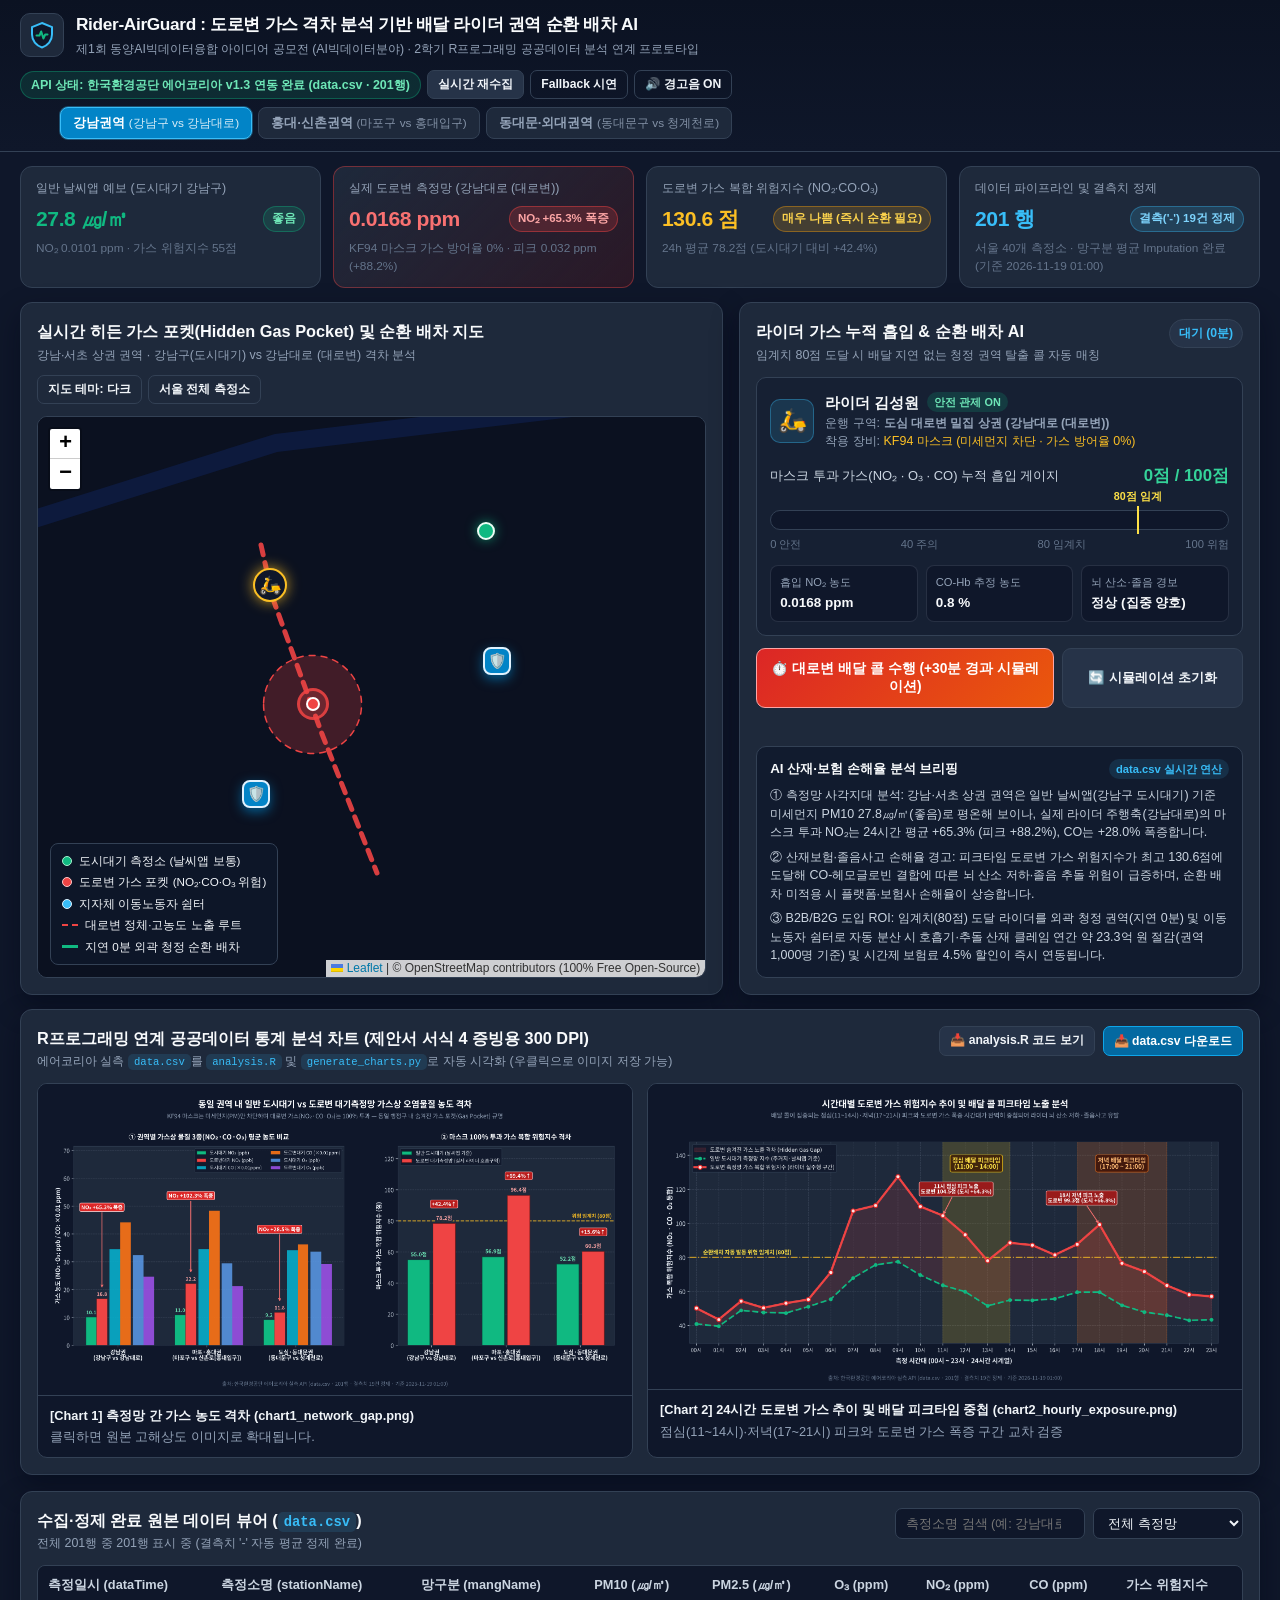
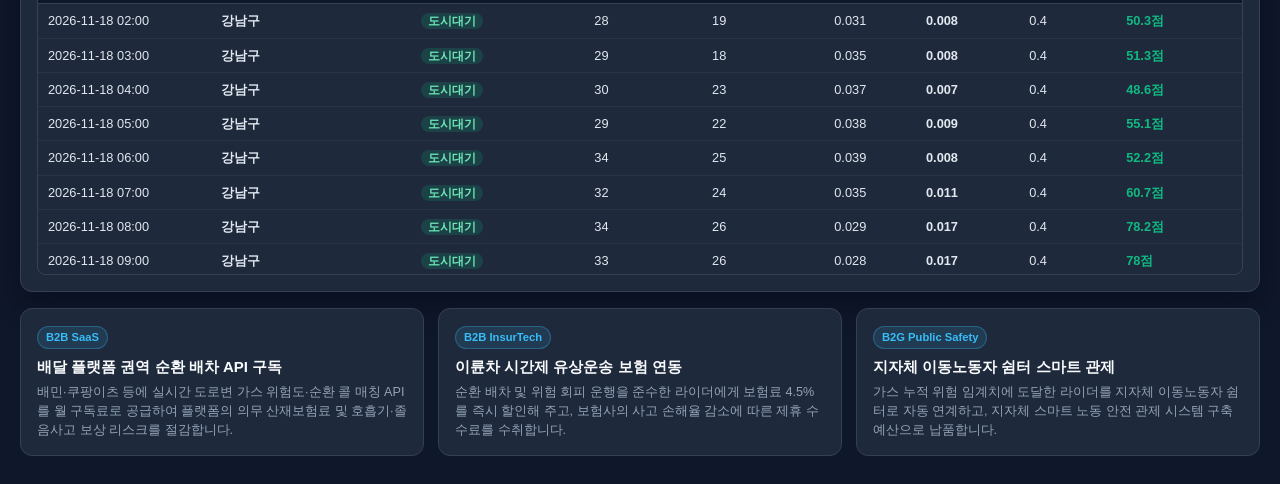
==== index.html @ 2bc338ea "feat: initial Rider-AirGuard prototype, AirKorea API pipeline, R analysis, charts, and GitHub Pages " ====
<!DOCTYPE html>
<html lang="ko">
<head>
  <meta charset="UTF-8" />
  <meta name="viewport" content="width=device-width, initial-scale=1.0" />
  <title>Rider-AirGuard : 도로변 가스 격차 분석 기반 배달 라이더 권역 순환 배차 AI</title>
  <meta name="description" content="에어코리아 도시대기 vs 도로변 측정망 가스(NO2·O3·CO) 격차 분석 기반 배달 라이더 보호 및 지연 0분 권역 순환 배차 AI 관제 시스템" />
  <link rel="stylesheet" href="static/vendor/leaflet/leaflet.css" />
  <link rel="stylesheet" href="static/css/style.css" />
</head>
<body>
  <!-- A. 상단 관제 헤더 바 -->
  <header class="topbar">
    <div class="topbar-inner">
      <div class="brand-area">
        <div class="brand-logo" aria-hidden="true">
          <svg width="28" height="28" viewBox="0 0 28 28" fill="none">
            <path d="M14 2L24 6.2V13.6C24 19.8 19.7 24.8 14 26.5C8.3 24.8 4 19.8 4 13.6V6.2L14 2Z" stroke="#38BDF8" stroke-width="2" fill="#0F172A"/>
            <path d="M8.5 14.5H11.5L13.2 10.5L15.4 17.5L17.2 13.5H19.5" stroke="#10B981" stroke-width="2" stroke-linecap="round" stroke-linejoin="round"/>
          </svg>
        </div>
        <div class="brand-text">
          <h1>Rider-AirGuard : 도로변 가스 격차 분석 기반 배달 라이더 권역 순환 배차 AI</h1>
          <p class="brand-sub">제1회 동양AI빅데이터융합 아이디어 공모전 (AI빅데이터분야) · 2학기 R프로그래밍 공공데이터 분석 연계 프로토타입</p>
        </div>
      </div>

      <div class="header-controls">
        <div class="api-status-group">
          <span id="apiStatusBadge" class="status-badge status-live">
            API 상태: 한국환경공단 에어코리아 v1.3 연동 완료 (data.csv)
          </span>
          <button id="btnRefreshLive" class="btn-mini" title="실제 에어코리아 API에서 최신 데이터 다시 수집">
            실시간 재수집
          </button>
          <button id="btnTestFallback" class="btn-mini btn-mini-outline" title="API 장애 상황 대비 로컬 백업 Fallback 모드 시연">
            Fallback 시연
          </button>
          <button id="btnToggleAudio" class="btn-mini btn-mini-outline" title="경고음 알림 켜기/끄기">
            🔊 경고음 ON
          </button>
        </div>

        <nav class="region-tabs" aria-label="핵심 배달 권역 빠른 이동">
          <button class="region-tab active" data-region="gangnam">
            강남권역 <span class="tab-sub">(강남구 vs 강남대로)</span>
          </button>
          <button class="region-tab" data-region="hongdae">
            홍대·신촌권역 <span class="tab-sub">(마포구 vs 홍대입구)</span>
          </button>
          <button class="region-tab" data-region="dongdaemun">
            동대문·외대권역 <span class="tab-sub">(동대문구 vs 청계천로)</span>
          </button>
        </nav>
      </div>
    </div>
  </header>

  <!-- 권역 핵심 KPI 요약 스트립 -->
  <section class="kpi-strip" aria-label="선택 권역 실시간 측정망 격차 지표">
    <div class="kpi-card">
      <span class="kpi-label">일반 날씨앱 예보 (도시대기 <span id="kpiUrbanName">강남구</span>)</span>
      <div class="kpi-value-row">
        <strong id="kpiUrbanPm10" class="text-emerald">27.5 ㎍/㎥</strong>
        <span id="kpiUrbanGrade" class="pill pill-safe">보통</span>
      </div>
      <span id="kpiUrbanSub" class="kpi-foot">NO₂ 0.0101 ppm · 가스 위험지수 55.0점</span>
    </div>

    <div class="kpi-card kpi-danger">
      <span class="kpi-label">실제 도로변 측정망 (<span id="kpiRoadName">강남대로</span>)</span>
      <div class="kpi-value-row">
        <strong id="kpiRoadNo2" class="text-rose">0.0168 ppm</strong>
        <span id="kpiGapBadge" class="pill pill-danger">NO₂ +65.3% 폭증</span>
      </div>
      <span id="kpiRoadSub" class="kpi-foot">KF94 마스크 가스 방어율 0% · 피크 0.032 ppm</span>
    </div>

    <div class="kpi-card">
      <span class="kpi-label">도로변 가스 복합 위험지수 (NO₂·CO·O₃)</span>
      <div class="kpi-value-row">
        <strong id="kpiRiskPeak" class="text-amber">108.4 점</strong>
        <span id="kpiRiskGrade" class="pill pill-warn">임계치 초과 구간</span>
      </div>
      <span id="kpiRiskSub" class="kpi-foot">순환 배차 자동 발동 기준: 누적 80점 이상</span>
    </div>

    <div class="kpi-card">
      <span class="kpi-label">데이터 파이프라인 및 결측치 정제</span>
      <div class="kpi-value-row">
        <strong id="kpiRowsCount" class="text-sky">201 행</strong>
        <span id="kpiImputeBadge" class="pill pill-info">결측('-') 19건 정제</span>
      </div>
      <span id="kpiMetaFoot" class="kpi-foot">서울 40개 측정소 · 망구분 평균 Imputation 완료</span>
    </div>
  </section>

  <!-- 메인 관제 그리드: B. 좌측/중앙 지도 + C. 우측 라이더 시뮬레이터 -->
  <main class="main-grid">
    <!-- B. 좌측/중앙 패널: Leaflet.js 인터랙티브 배차 관제 지도 -->
    <section class="panel map-panel" aria-label="배차 관제 인터랙티브 지도">
      <div class="panel-header">
        <div>
          <h2>실시간 히든 가스 포켓(Hidden Gas Pocket) 및 순환 배차 지도</h2>
          <p id="mapSubtitle" class="panel-sub">도시대기(주거지) vs 도로변대기(대로변) 측정망 격차 및 지자체 이동노동자 쉼터 위치</p>
        </div>
        <div class="map-controls">
          <button id="btnTileToggle" class="btn-mini btn-mini-outline" title="지도 타일 테마 전환">
            지도 테마: 다크
          </button>
          <button id="btnToggleAllStations" class="btn-mini btn-mini-outline" title="서울 전역 40개 측정소 마커 표시 전환">
            서울 전체 측정소
          </button>
        </div>
      </div>

      <div class="map-wrapper">
        <div id="dispatchMap"></div>

        <!-- 지도 상단 순환 배차 발동 오버레이 (80점 돌파 시 노출) -->
        <div id="mapDispatchOverlay" class="map-dispatch-overlay hidden" role="alert">
          <div class="overlay-badge">AI 권역 탈출 순환 배차 발동</div>
          <div class="overlay-title" id="mapOverlayTitle">외곽 청정 주거권역 행 우선 배차 경로 전환 완료</div>
          <div class="overlay-desc" id="mapOverlayDesc">배달 지연 0분 · 인근 이동노동자 쉼터 경유 루트 안내 중</div>
        </div>

        <!-- 지도 범례 -->
        <div class="map-legend">
          <div class="legend-item"><span class="dot dot-green"></span> 도시대기 측정소 (날씨앱 보통)</div>
          <div class="legend-item"><span class="dot dot-red pulse-dot"></span> 도로변 가스 포켓 (NO₂·CO·O₃ 위험)</div>
          <div class="legend-item"><span class="dot dot-blue"></span> 지자체 이동노동자 쉼터</div>
          <div class="legend-item"><span class="line-sample line-red"></span> 대로변 정체·고농도 노출 루트</div>
          <div class="legend-item"><span class="line-sample line-cyan"></span> 지연 0분 외곽 청정 순환 배차</div>
        </div>
      </div>
    </section>

    <!-- C. 우측 패널: 라이더 가스 누적 게이지 & 순환 배차 시뮬레이터 -->
    <aside class="panel simulator-panel" aria-label="라이더 가스 누적 게이지 및 순환 배차 시뮬레이터">
      <div class="panel-header">
        <div>
          <h2>라이더 가스 누적 흡입 &amp; 순환 배차 AI</h2>
          <p class="panel-sub">임계치 80점 도달 시 배달 지연 없는 청정 권역 탈출 콜 자동 매칭</p>
        </div>
        <span id="simStepBadge" class="step-badge">대기 (0분)</span>
      </div>

      <!-- 1. 라이더 실시간 상태 카드 -->
      <div class="rider-card">
        <div class="rider-top">
          <div class="rider-avatar" aria-hidden="true">🛵</div>
          <div class="rider-info">
            <div class="rider-name">라이더 김성원 <span class="rider-tag">안전 관제 ON</span></div>
            <div class="rider-meta">운행 구역: <strong id="simZoneName">도심 대로변 밀집 상권 (강남대로)</strong></div>
            <div class="rider-meta">착용 장비: <span class="text-amber">KF94 마스크 (미세먼지 차단 · 가스 방어율 0%)</span></div>
          </div>
        </div>

        <!-- 마스크 투과 가스 누적 흡입 게이지 바 -->
        <div class="gauge-block">
          <div class="gauge-header">
            <span>마스크 투과 가스(NO₂ · O₃ · CO) 누적 흡입 게이지</span>
            <strong id="gaugeScoreText" class="gauge-score">0점 / 100점</strong>
          </div>
          <div class="gauge-track">
            <div id="gaugeFill" class="gauge-fill" style="width: 0%;"></div>
            <div class="gauge-threshold" title="임계치 80점: 순환 배차 자동 발동">
              <span>80점 임계</span>
            </div>
          </div>
          <div class="gauge-scale">
            <span>0 안전</span>
            <span>40 주의</span>
            <span>80 임계치</span>
            <span>100 위험</span>
          </div>
        </div>

        <!-- 실시간 흡입 수치 및 뇌 산소/졸음 경고 레벨 -->
        <div class="telemetry-grid">
          <div class="tele-box">
            <span class="tele-label">흡입 NO₂ 농도</span>
            <strong id="teleNo2" class="tele-val">0.010 ppm</strong>
          </div>
          <div class="tele-box">
            <span class="tele-label">CO-Hb 추정 농도</span>
            <strong id="teleCohb" class="tele-val">0.8 %</strong>
          </div>
          <div class="tele-box">
            <span class="tele-label">뇌 산소·졸음 경보</span>
            <strong id="teleAlertLevel" class="tele-val text-emerald">정상 (집중 양호)</strong>
          </div>
        </div>
      </div>

      <!-- 2. 시연 조작 버튼 2종 -->
      <div class="sim-actions">
        <button id="btnSimStep" class="btn-primary">
          ⏱️ 대로변 배달 콜 수행 (+30분 경과 시뮬레이션)
        </button>
        <button id="btnSimReset" class="btn-secondary">
          🔄 시뮬레이션 초기화
        </button>
      </div>

      <!-- 3. 임계치(80점) 돌파 시 '권역 탈출 순환 배차' 자동 발동 승인 카드 -->
      <div id="dispatchApprovalCard" class="dispatch-card hidden" role="status">
        <div class="dispatch-header">
          <span class="dispatch-pill">Web Audio 경보 발령</span>
          <h3 id="dispatchHeadline">🚨 가스 누적 임계치(92점) 도달! '외곽 청정 주거권역 행' 우선 순환 배차 발동</h3>
        </div>
        <div class="dispatch-body">
          <div class="dispatch-row">
            <span class="d-key">우선 배차 콜</span>
            <span class="d-val text-sky" id="dispatchOrderTitle">도곡·개포 양재천변 청정 주거단지 행 단건배달</span>
          </div>
          <div class="dispatch-row">
            <span class="d-key">배달 지연 시간</span>
            <span class="d-val text-emerald" id="dispatchDelay">0분 (느린 골목길 우회 대신 차가 막히지 않는 외곽 주거지 행 콜 우선 매칭)</span>
          </div>
          <div class="dispatch-row">
            <span class="d-key">인근 쉼터 연계</span>
            <span class="d-val" id="dispatchShelter">서초 휴서울 이동노동자 쉼터 경유</span>
          </div>
          <div class="dispatch-rewards">
            <span class="reward-chip">🌿 그린 배차 포인트 +500P 지급 완료</span>
            <span class="reward-chip">🛡️ 시간제 유상운송 보험료 4.5% 할인 적용</span>
            <span class="reward-chip">📉 당일 졸음 추돌사고 위험 65% 감소</span>
          </div>
        </div>
      </div>

      <!-- 4. AI 산재·보험 손해율 분석 브리핑 박스 -->
      <div class="briefing-box">
        <div class="briefing-title">
          <span>AI 산재·보험 손해율 분석 브리핑</span>
          <span class="briefing-tag">data.csv 실시간 연산</span>
        </div>
        <ul id="aiBriefingList" class="briefing-list">
          <li>데이터 분석 결과를 불러오는 중입니다...</li>
        </ul>
      </div>
    </aside>
  </main>

  <!-- D. 하단 패널: R 과제 연계 통계 차트 2종 & data.csv 원본 뷰어 + BM 요약 -->
  <section class="bottom-section" aria-label="R 통계 시각화 및 원본 데이터 검증">
    <div class="panel charts-panel">
      <div class="panel-header">
        <div>
          <h2>R프로그래밍 연계 공공데이터 통계 분석 차트 (제안서 서식 4 증빙용 300 DPI)</h2>
          <p class="panel-sub">에어코리아 실측 <code>data.csv</code>를 <code>analysis.R</code> 및 <code>generate_charts.py</code>로 자동 시각화 (우클릭으로 이미지 저장 가능)</p>
        </div>
        <div class="chart-actions">
          <button id="btnViewRCode" class="btn-mini">📥 analysis.R 코드 보기</button>
          <a href="data.csv" download="data.csv" class="btn-mini btn-mini-accent">📥 data.csv 다운로드</a>
        </div>
      </div>

      <div class="charts-grid">
        <figure class="chart-card">
          <img id="imgChart1" src="static/charts/chart1_network_gap.png" alt="동일 권역 내 일반 도시대기 vs 도로변 대기측정망 가스상 오염물질 농도 격차 막대그래프" loading="lazy" />
          <figcaption>
            <strong>[Chart 1] 측정망 간 가스 농도 격차 (chart1_network_gap.png)</strong>
            <span>클릭하면 원본 고해상도 이미지로 확대됩니다.</span>
          </figcaption>
        </figure>

        <figure class="chart-card">
          <img id="imgChart2" src="static/charts/chart2_hourly_exposure.png" alt="시간대별 도로변 가스 위험지수 추이 및 배달 콜 피크타임 노출 분석 꺾은선그래프" loading="lazy" />
          <figcaption>
            <strong>[Chart 2] 24시간 도로변 가스 추이 및 배달 피크타임 중첩 (chart2_hourly_exposure.png)</strong>
            <span>점심(11~14시)·저녁(17~21시) 피크와 도로변 가스 폭증 구간 교차 검증</span>
          </figcaption>
        </figure>
      </div>
    </div>

    <!-- data.csv 원본 데이터 테이블 뷰어 -->
    <div class="panel table-panel">
      <div class="panel-header">
        <div>
          <h2>수집·정제 완료 원본 데이터 뷰어 (<code>data.csv</code>)</h2>
          <p class="panel-sub" id="tableSummary">에어코리아 API 실측 및 결측치('-') 망구분 평균 Imputation 완료 데이터</p>
        </div>
        <div class="table-filters">
          <input id="csvSearchInput" type="search" placeholder="측정소명 검색 (예: 강남대로, 신촌로)" aria-label="측정소명 검색" />
          <select id="csvMangFilter" aria-label="망구분 필터">
            <option value="ALL">전체 측정망</option>
            <option value="도로변대기">도로변대기만 보기</option>
            <option value="도시대기">도시대기만 보기</option>
          </select>
        </div>
      </div>

      <div class="table-scroll">
        <table class="data-table">
          <thead>
            <tr>
              <th>측정일시 (dataTime)</th>
              <th>측정소명 (stationName)</th>
              <th>망구분 (mangName)</th>
              <th>PM10 (㎍/㎥)</th>
              <th>PM2.5 (㎍/㎥)</th>
              <th>O₃ (ppm)</th>
              <th>NO₂ (ppm)</th>
              <th>CO (ppm)</th>
              <th>가스 위험지수</th>
            </tr>
          </thead>
          <tbody id="csvTableBody">
            <tr><td colspan="9" class="empty-cell">데이터를 불러오는 중입니다...</td></tr>
          </tbody>
        </table>
      </div>
    </div>

    <!-- 비즈니스 수익 모델 (B2B / B2G) 요약 스트립 -->
    <div class="bm-strip">
      <div class="bm-card">
        <span class="bm-tag">B2B SaaS</span>
        <h3>배달 플랫폼 권역 순환 배차 API 구독</h3>
        <p>배민·쿠팡이츠 등에 실시간 도로변 가스 위험도·순환 콜 매칭 API를 월 구독료로 공급하여 플랫폼의 의무 산재보험료 및 호흡기·졸음사고 보상 리스크를 절감합니다.</p>
      </div>
      <div class="bm-card">
        <span class="bm-tag">B2B InsurTech</span>
        <h3>이륜차 시간제 유상운송 보험 연동</h3>
        <p>순환 배차 및 위험 회피 운행을 준수한 라이더에게 보험료 4.5%를 즉시 할인해 주고, 보험사의 사고 손해율 감소에 따른 제휴 수수료를 수취합니다.</p>
      </div>
      <div class="bm-card">
        <span class="bm-tag">B2G Public Safety</span>
        <h3>지자체 이동노동자 쉼터 스마트 관제</h3>
        <p>가스 누적 위험 임계치에 도달한 라이더를 지자체 이동노동자 쉼터로 자동 연계하고, 지자체 스마트 노동 안전 관제 시스템 구축 예산으로 납품합니다.</p>
      </div>
    </div>
  </section>

  <!-- analysis.R 코드 모달 -->
  <div id="rCodeModal" class="modal hidden" role="dialog" aria-modal="true" aria-labelledby="rModalTitle">
    <div class="modal-backdrop" id="rModalBackdrop"></div>
    <div class="modal-content">
      <div class="modal-header">
        <h3 id="rModalTitle">analysis.R — R프로그래밍 실습 과제 및 공모전 증빙 R 스크립트</h3>
        <div class="modal-actions">
          <button id="btnCopyRCode" class="btn-mini">코드 복사</button>
          <a href="analysis.R" download="analysis.R" class="btn-mini btn-mini-accent">analysis.R 다운로드</a>
          <button id="btnCloseRModal" class="btn-mini btn-mini-outline">닫기</button>
        </div>
      </div>
      <pre id="rCodeContent" class="code-viewer">불러오는 중...</pre>
    </div>
  </div>

  <!-- 차트 확대 모달 -->
  <div id="chartZoomModal" class="modal hidden" role="dialog" aria-modal="true">
    <div class="modal-backdrop" id="chartModalBackdrop"></div>
    <div class="modal-content modal-image">
      <div class="modal-header">
        <h3 id="zoomChartTitle">통계 차트 고해상도 보기</h3>
        <button id="btnCloseZoomModal" class="btn-mini btn-mini-outline">닫기</button>
      </div>
      <img id="zoomChartImg" src="" alt="확대된 통계 차트" />
    </div>
  </div>

  <script src="static/vendor/leaflet/leaflet.js"></script>
  <script src="static/js/app.js"></script>
</body>
</html>
---- static/vendor/leaflet/leaflet.css ----
/* required styles */

.leaflet-pane,
.leaflet-tile,
.leaflet-marker-icon,
.leaflet-marker-shadow,
.leaflet-tile-container,
.leaflet-pane > svg,
.leaflet-pane > canvas,
.leaflet-zoom-box,
.leaflet-image-layer,
.leaflet-layer {
	position: absolute;
	left: 0;
	top: 0;
	}
.leaflet-container {
	overflow: hidden;
	}
.leaflet-tile,
.leaflet-marker-icon,
.leaflet-marker-shadow {
	-webkit-user-select: none;
	   -moz-user-select: none;
	        user-select: none;
	  -webkit-user-drag: none;
	}
/* Prevents IE11 from highlighting tiles in blue */
.leaflet-tile::selection {
	background: transparent;
}
/* Safari renders non-retina tile on retina better with this, but Chrome is worse */
.leaflet-safari .leaflet-tile {
	image-rendering: -webkit-optimize-contrast;
	}
/* hack that prevents hw layers "stretching" when loading new tiles */
.leaflet-safari .leaflet-tile-container {
	width: 1600px;
	height: 1600px;
	-webkit-transform-origin: 0 0;
	}
.leaflet-marker-icon,
.leaflet-marker-shadow {
	display: block;
	}
/* .leaflet-container svg: reset svg max-width decleration shipped in Joomla! (joomla.org) 3.x */
/* .leaflet-container img: map is broken in FF if you have max-width: 100% on tiles */
.leaflet-container .leaflet-overlay-pane svg {
	max-width: none !important;
	max-height: none !important;
	}
.leaflet-container .leaflet-marker-pane img,
.leaflet-container .leaflet-shadow-pane img,
.leaflet-container .leaflet-tile-pane img,
.leaflet-container img.leaflet-image-layer,
.leaflet-container .leaflet-tile {
	max-width: none !important;
	max-height: none !important;
	width: auto;
	padding: 0;
	}

.leaflet-container img.leaflet-tile {
	/* See: https://bugs.chromium.org/p/chromium/issues/detail?id=600120 */
	mix-blend-mode: plus-lighter;
}

.leaflet-container.leaflet-touch-zoom {
	-ms-touch-action: pan-x pan-y;
	touch-action: pan-x pan-y;
	}
.leaflet-container.leaflet-touch-drag {
	-ms-touch-action: pinch-zoom;
	/* Fallback for FF which doesn't support pinch-zoom */
	touch-action: none;
	touch-action: pinch-zoom;
}
.leaflet-container.leaflet-touch-drag.leaflet-touch-zoom {
	-ms-touch-action: none;
	touch-action: none;
}
.leaflet-container {
	-webkit-tap-highlight-color: transparent;
}
.leaflet-container a {
	-webkit-tap-highlight-color: rgba(51, 181, 229, 0.4);
}
.leaflet-tile {
	filter: inherit;
	visibility: hidden;
	}
.leaflet-tile-loaded {
	visibility: inherit;
	}
.leaflet-zoom-box {
	width: 0;
	height: 0;
	-moz-box-sizing: border-box;
	     box-sizing: border-box;
	z-index: 800;
	}
/* workaround for https://bugzilla.mozilla.org/show_bug.cgi?id=888319 */
.leaflet-overlay-pane svg {
	-moz-user-select: none;
	}

.leaflet-pane         { z-index: 400; }

.leaflet-tile-pane    { z-index: 200; }
.leaflet-overlay-pane { z-index: 400; }
.leaflet-shadow-pane  { z-index: 500; }
.leaflet-marker-pane  { z-index: 600; }
.leaflet-tooltip-pane   { z-index: 650; }
.leaflet-popup-pane   { z-index: 700; }

.leaflet-map-pane canvas { z-index: 100; }
.leaflet-map-pane svg    { z-index: 200; }

.leaflet-vml-shape {
	width: 1px;
	height: 1px;
	}
.lvml {
	behavior: url(#default#VML);
	display: inline-block;
	position: absolute;
	}


/* control positioning */

.leaflet-control {
	position: relative;
	z-index: 800;
	pointer-events: visiblePainted; /* IE 9-10 doesn't have auto */
	pointer-events: auto;
	}
.leaflet-top,
.leaflet-bottom {
	position: absolute;
	z-index: 1000;
	pointer-events: none;
	}
.leaflet-top {
	top: 0;
	}
.leaflet-right {
	right: 0;
	}
.leaflet-bottom {
	bottom: 0;
	}
.leaflet-left {
	left: 0;
	}
.leaflet-control {
	float: left;
	clear: both;
	}
.leaflet-right .leaflet-control {
	float: right;
	}
.leaflet-top .leaflet-control {
	margin-top: 10px;
	}
.leaflet-bottom .leaflet-control {
	margin-bottom: 10px;
	}
.leaflet-left .leaflet-control {
	margin-left: 10px;
	}
.leaflet-right .leaflet-control {
	margin-right: 10px;
	}


/* zoom and fade animations */

.leaflet-fade-anim .leaflet-popup {
	opacity: 0;
	-webkit-transition: opacity 0.2s linear;
	   -moz-transition: opacity 0.2s linear;
	        transition: opacity 0.2s linear;
	}
.leaflet-fade-anim .leaflet-map-pane .leaflet-popup {
	opacity: 1;
	}
.leaflet-zoom-animated {
	-webkit-transform-origin: 0 0;
	    -ms-transform-origin: 0 0;
	        transform-origin: 0 0;
	}
svg.leaflet-zoom-animated {
	will-change: transform;
}

.leaflet-zoom-anim .leaflet-zoom-animated {
	-webkit-transition: -webkit-transform 0.25s cubic-bezier(0,0,0.25,1);
	   -moz-transition:    -moz-transform 0.25s cubic-bezier(0,0,0.25,1);
	        transition:         transform 0.25s cubic-bezier(0,0,0.25,1);
	}
.leaflet-zoom-anim .leaflet-tile,
.leaflet-pan-anim .leaflet-tile {
	-webkit-transition: none;
	   -moz-transition: none;
	        transition: none;
	}

.leaflet-zoom-anim .leaflet-zoom-hide {
	visibility: hidden;
	}


/* cursors */

.leaflet-interactive {
	cursor: pointer;
	}
.leaflet-grab {
	cursor: -webkit-grab;
	cursor:    -moz-grab;
	cursor:         grab;
	}
.leaflet-crosshair,
.leaflet-crosshair .leaflet-interactive {
	cursor: crosshair;
	}
.leaflet-popup-pane,
.leaflet-control {
	cursor: auto;
	}
.leaflet-dragging .leaflet-grab,
.leaflet-dragging .leaflet-grab .leaflet-interactive,
.leaflet-dragging .leaflet-marker-draggable {
	cursor: move;
	cursor: -webkit-grabbing;
	cursor:    -moz-grabbing;
	cursor:         grabbing;
	}

/* marker & overlays interactivity */
.leaflet-marker-icon,
.leaflet-marker-shadow,
.leaflet-image-layer,
.leaflet-pane > svg path,
.leaflet-tile-container {
	pointer-events: none;
	}

.leaflet-marker-icon.leaflet-interactive,
.leaflet-image-layer.leaflet-interactive,
.leaflet-pane > svg path.leaflet-interactive,
svg.leaflet-image-layer.leaflet-interactive path {
	pointer-events: visiblePainted; /* IE 9-10 doesn't have auto */
	pointer-events: auto;
	}

/* visual tweaks */

.leaflet-container {
	background: #ddd;
	outline-offset: 1px;
	}
.leaflet-container a {
	color: #0078A8;
	}
.leaflet-zoom-box {
	border: 2px dotted #38f;
	background: rgba(255,255,255,0.5);
	}


/* general typography */
.leaflet-container {
	font-family: "Helvetica Neue", Arial, Helvetica, sans-serif;
	font-size: 12px;
	font-size: 0.75rem;
	line-height: 1.5;
	}


/* general toolbar styles */

.leaflet-bar {
	box-shadow: 0 1px 5px rgba(0,0,0,0.65);
	border-radius: 4px;
	}
.leaflet-bar a {
	background-color: #fff;
	border-bottom: 1px solid #ccc;
	width: 26px;
	height: 26px;
	line-height: 26px;
	display: block;
	text-align: center;
	text-decoration: none;
	color: black;
	}
.leaflet-bar a,
.leaflet-control-layers-toggle {
	background-position: 50% 50%;
	background-repeat: no-repeat;
	display: block;
	}
.leaflet-bar a:hover,
.leaflet-bar a:focus {
	background-color: #f4f4f4;
	}
.leaflet-bar a:first-child {
	border-top-left-radius: 4px;
	border-top-right-radius: 4px;
	}
.leaflet-bar a:last-child {
	border-bottom-left-radius: 4px;
	border-bottom-right-radius: 4px;
	border-bottom: none;
	}
.leaflet-bar a.leaflet-disabled {
	cursor: default;
	background-color: #f4f4f4;
	color: #bbb;
	}

.leaflet-touch .leaflet-bar a {
	width: 30px;
	height: 30px;
	line-height: 30px;
	}
.leaflet-touch .leaflet-bar a:first-child {
	border-top-left-radius: 2px;
	border-top-right-radius: 2px;
	}
.leaflet-touch .leaflet-bar a:last-child {
	border-bottom-left-radius: 2px;
	border-bottom-right-radius: 2px;
	}

/* zoom control */

.leaflet-control-zoom-in,
.leaflet-control-zoom-out {
	font: bold 18px 'Lucida Console', Monaco, monospace;
	text-indent: 1px;
	}

.leaflet-touch .leaflet-control-zoom-in, .leaflet-touch .leaflet-control-zoom-out  {
	font-size: 22px;
	}


/* layers control */

.leaflet-control-layers {
	box-shadow: 0 1px 5px rgba(0,0,0,0.4);
	background: #fff;
	border-radius: 5px;
	}
.leaflet-control-layers-toggle {
	background-image: url(images/layers.png);
	width: 36px;
	height: 36px;
	}
.leaflet-retina .leaflet-control-layers-toggle {
	background-image: url(images/layers-2x.png);
	background-size: 26px 26px;
	}
.leaflet-touch .leaflet-control-layers-toggle {
	width: 44px;
	height: 44px;
	}
.leaflet-control-layers .leaflet-control-layers-list,
.leaflet-control-layers-expanded .leaflet-control-layers-toggle {
	display: none;
	}
.leaflet-control-layers-expanded .leaflet-control-layers-list {
	display: block;
	position: relative;
	}
.leaflet-control-layers-expanded {
	padding: 6px 10px 6px 6px;
	color: #333;
	background: #fff;
	}
.leaflet-control-layers-scrollbar {
	overflow-y: scroll;
	overflow-x: hidden;
	padding-right: 5px;
	}
.leaflet-control-layers-selector {
	margin-top: 2px;
	position: relative;
	top: 1px;
	}
.leaflet-control-layers label {
	display: block;
	font-size: 13px;
	font-size: 1.08333em;
	}
.leaflet-control-layers-separator {
	height: 0;
	border-top: 1px solid #ddd;
	margin: 5px -10px 5px -6px;
	}

/* Default icon URLs */
.leaflet-default-icon-path { /* used only in path-guessing heuristic, see L.Icon.Default */
	background-image: url(images/marker-icon.png);
	}


/* attribution and scale controls */

.leaflet-container .leaflet-control-attribution {
	background: #fff;
	background: rgba(255, 255, 255, 0.8);
	margin: 0;
	}
.leaflet-control-attribution,
.leaflet-control-scale-line {
	padding: 0 5px;
	color: #333;
	line-height: 1.4;
	}
.leaflet-control-attribution a {
	text-decoration: none;
	}
.leaflet-control-attribution a:hover,
.leaflet-control-attribution a:focus {
	text-decoration: underline;
	}
.leaflet-attribution-flag {
	display: inline !important;
	vertical-align: baseline !important;
	width: 1em;
	height: 0.6669em;
	}
.leaflet-left .leaflet-control-scale {
	margin-left: 5px;
	}
.leaflet-bottom .leaflet-control-scale {
	margin-bottom: 5px;
	}
.leaflet-control-scale-line {
	border: 2px solid #777;
	border-top: none;
	line-height: 1.1;
	padding: 2px 5px 1px;
	white-space: nowrap;
	-moz-box-sizing: border-box;
	     box-sizing: border-box;
	background: rgba(255, 255, 255, 0.8);
	text-shadow: 1px 1px #fff;
	}
.leaflet-control-scale-line:not(:first-child) {
	border-top: 2px solid #777;
	border-bottom: none;
	margin-top: -2px;
	}
.leaflet-control-scale-line:not(:first-child):not(:last-child) {
	border-bottom: 2px solid #777;
	}

.leaflet-touch .leaflet-control-attribution,
.leaflet-touch .leaflet-control-layers,
.leaflet-touch .leaflet-bar {
	box-shadow: none;
	}
.leaflet-touch .leaflet-control-layers,
.leaflet-touch .leaflet-bar {
	border: 2px solid rgba(0,0,0,0.2);
	background-clip: padding-box;
	}


/* popup */

.leaflet-popup {
	position: absolute;
	text-align: center;
	margin-bottom: 20px;
	}
.leaflet-popup-content-wrapper {
	padding: 1px;
	text-align: left;
	border-radius: 12px;
	}
.leaflet-popup-content {
	margin: 13px 24px 13px 20px;
	line-height: 1.3;
	font-size: 13px;
	font-size: 1.08333em;
	min-height: 1px;
	}
.leaflet-popup-content p {
	margin: 17px 0;
	margin: 1.3em 0;
	}
.leaflet-popup-tip-container {
	width: 40px;
	height: 20px;
	position: absolute;
	left: 50%;
	margin-top: -1px;
	margin-left: -20px;
	overflow: hidden;
	pointer-events: none;
	}
.leaflet-popup-tip {
	width: 17px;
	height: 17px;
	padding: 1px;

	margin: -10px auto 0;
	pointer-events: auto;

	-webkit-transform: rotate(45deg);
	   -moz-transform: rotate(45deg);
	    -ms-transform: rotate(45deg);
	        transform: rotate(45deg);
	}
.leaflet-popup-content-wrapper,
.leaflet-popup-tip {
	background: white;
	color: #333;
	box-shadow: 0 3px 14px rgba(0,0,0,0.4);
	}
.leaflet-container a.leaflet-popup-close-button {
	position: absolute;
	top: 0;
	right: 0;
	border: none;
	text-align: center;
	width: 24px;
	height: 24px;
	font: 16px/24px Tahoma, Verdana, sans-serif;
	color: #757575;
	text-decoration: none;
	background: transparent;
	}
.leaflet-container a.leaflet-popup-close-button:hover,
.leaflet-container a.leaflet-popup-close-button:focus {
	color: #585858;
	}
.leaflet-popup-scrolled {
	overflow: auto;
	}

.leaflet-oldie .leaflet-popup-content-wrapper {
	-ms-zoom: 1;
	}
.leaflet-oldie .leaflet-popup-tip {
	width: 24px;
	margin: 0 auto;

	-ms-filter: "progid:DXImageTransform.Microsoft.Matrix(M11=0.70710678, M12=0.70710678, M21=-0.70710678, M22=0.70710678)";
	filter: progid:DXImageTransform.Microsoft.Matrix(M11=0.70710678, M12=0.70710678, M21=-0.70710678, M22=0.70710678);
	}

.leaflet-oldie .leaflet-control-zoom,
.leaflet-oldie .leaflet-control-layers,
.leaflet-oldie .leaflet-popup-content-wrapper,
.leaflet-oldie .leaflet-popup-tip {
	border: 1px solid #999;
	}


/* div icon */

.leaflet-div-icon {
	background: #fff;
	border: 1px solid #666;
	}


/* Tooltip */
/* Base styles for the element that has a tooltip */
.leaflet-tooltip {
	position: absolute;
	padding: 6px;
	background-color: #fff;
	border: 1px solid #fff;
	border-radius: 3px;
	color: #222;
	white-space: nowrap;
	-webkit-user-select: none;
	-moz-user-select: none;
	-ms-user-select: none;
	user-select: none;
	pointer-events: none;
	box-shadow: 0 1px 3px rgba(0,0,0,0.4);
	}
.leaflet-tooltip.leaflet-interactive {
	cursor: pointer;
	pointer-events: auto;
	}
.leaflet-tooltip-top:before,
.leaflet-tooltip-bottom:before,
.leaflet-tooltip-left:before,
.leaflet-tooltip-right:before {
	position: absolute;
	pointer-events: none;
	border: 6px solid transparent;
	background: transparent;
	content: "";
	}

/* Directions */

.leaflet-tooltip-bottom {
	margin-top: 6px;
}
.leaflet-tooltip-top {
	margin-top: -6px;
}
.leaflet-tooltip-bottom:before,
.leaflet-tooltip-top:before {
	left: 50%;
	margin-left: -6px;
	}
.leaflet-tooltip-top:before {
	bottom: 0;
	margin-bottom: -12px;
	border-top-color: #fff;
	}
.leaflet-tooltip-bottom:before {
	top: 0;
	margin-top: -12px;
	margin-left: -6px;
	border-bottom-color: #fff;
	}
.leaflet-tooltip-left {
	margin-left: -6px;
}
.leaflet-tooltip-right {
	margin-left: 6px;
}
.leaflet-tooltip-left:before,
.leaflet-tooltip-right:before {
	top: 50%;
	margin-top: -6px;
	}
.leaflet-tooltip-left:before {
	right: 0;
	margin-right: -12px;
	border-left-color: #fff;
	}
.leaflet-tooltip-right:before {
	left: 0;
	margin-left: -12px;
	border-right-color: #fff;
	}

/* Printing */

@media print {
	/* Prevent printers from removing background-images of controls. */
	.leaflet-control {
		-webkit-print-color-adjust: exact;
		print-color-adjust: exact;
		}
	}
---- static/css/style.css ----
:root {
  --bg-base: #0f172a;
  --bg-surface: #1e293b;
  --bg-elevated: #263348;
  --border: #334155;
  --border-soft: rgba(148, 163, 184, 0.18);
  --text-main: #f1f5f9;
  --text-muted: #94a3b8;
  --text-dim: #64748b;
  --emerald: #10b981;
  --rose: #ef4444;
  --amber: #f59e0b;
  --sky: #38bdf8;
  --blue: #3b82f6;
  --radius: 12px;
  --shadow: 0 12px 28px rgba(2, 6, 23, 0.45);
}

*,
*::before,
*::after {
  box-sizing: border-box;
}

html,
body {
  margin: 0;
  padding: 0;
  background-color: var(--bg-base);
  color: var(--text-main);
  font-family: "Noto Sans KR", "Apple SD Gothic Neo", "Malgun Gothic", -apple-system, BlinkMacSystemFont, "Segoe UI", sans-serif;
  line-height: 1.5;
  -webkit-font-smoothing: antialiased;
}

code {
  background: rgba(56, 189, 248, 0.12);
  color: var(--sky);
  padding: 2px 6px;
  border-radius: 5px;
  font-size: 0.85em;
}

.hidden {
  display: none !important;
}

.text-emerald { color: var(--emerald); }
.text-rose { color: #f87171; }
.text-amber { color: #fbbf24; }
.text-sky { color: var(--sky); }

/* Header */
.topbar {
  background: linear-gradient(180deg, #0b1222 0%, #0f172a 100%);
  border-bottom: 1px solid var(--border);
  position: sticky;
  top: 0;
  z-index: 900;
}

.topbar-inner {
  max-width: 1580px;
  margin: 0 auto;
  padding: 12px 20px;
  display: flex;
  flex-wrap: wrap;
  align-items: center;
  justify-content: space-between;
  gap: 12px;
}

.brand-area {
  display: flex;
  align-items: center;
  gap: 12px;
}

.brand-logo {
  width: 44px;
  height: 44px;
  border-radius: 10px;
  background: var(--bg-surface);
  border: 1px solid var(--border);
  display: flex;
  align-items: center;
  justify-content: center;
  flex-shrink: 0;
}

.brand-text h1 {
  margin: 0;
  font-size: 1.08rem;
  font-weight: 700;
  letter-spacing: -0.02em;
  color: #f8fafc;
}

.brand-sub {
  margin: 2px 0 0;
  font-size: 0.77rem;
  color: var(--text-muted);
}

.header-controls {
  display: flex;
  flex-direction: column;
  align-items: flex-end;
  gap: 8px;
}

.api-status-group {
  display: flex;
  flex-wrap: wrap;
  align-items: center;
  gap: 6px;
}

.status-badge {
  display: inline-flex;
  align-items: center;
  gap: 6px;
  font-size: 0.78rem;
  font-weight: 600;
  padding: 4px 10px;
  border-radius: 999px;
}

.status-live {
  background: rgba(16, 185, 129, 0.14);
  color: #6ee7b7;
  border: 1px solid rgba(16, 185, 129, 0.35);
}

.status-fallback {
  background: rgba(245, 158, 11, 0.16);
  color: #fcd34d;
  border: 1px solid rgba(245, 158, 11, 0.4);
}

.region-tabs {
  display: flex;
  flex-wrap: wrap;
  gap: 6px;
}

.region-tab {
  background: var(--bg-surface);
  color: var(--text-muted);
  border: 1px solid var(--border);
  border-radius: 8px;
  padding: 6px 12px;
  font-size: 0.82rem;
  font-weight: 600;
  cursor: pointer;
  transition: all 0.18s ease;
}

.region-tab .tab-sub {
  font-weight: 400;
  font-size: 0.74rem;
  opacity: 0.85;
}

.region-tab:hover {
  border-color: var(--sky);
  color: #f8fafc;
}

.region-tab.active {
  background: #0284c7;
  border-color: #38bdf8;
  color: #ffffff;
  box-shadow: 0 0 0 1px rgba(56, 189, 248, 0.35);
}

/* Mini buttons */
.btn-mini {
  background: var(--bg-elevated);
  color: var(--text-main);
  border: 1px solid var(--border);
  border-radius: 7px;
  padding: 5px 10px;
  font-size: 0.76rem;
  font-weight: 600;
  cursor: pointer;
  text-decoration: none;
  display: inline-flex;
  align-items: center;
  gap: 4px;
  transition: background 0.15s ease, border-color 0.15s ease;
}

.btn-mini:hover {
  background: #334155;
  border-color: var(--sky);
}

.btn-mini-outline {
  background: transparent;
}

.btn-mini-accent {
  background: #0369a1;
  border-color: #0ea5e9;
  color: #ffffff;
}

.btn-mini-accent:hover {
  background: #0284c7;
}

/* KPI Strip */
.kpi-strip {
  max-width: 1580px;
  margin: 14px auto 0;
  padding: 0 20px;
  display: grid;
  grid-template-columns: repeat(4, minmax(0, 1fr));
  gap: 12px;
}

.kpi-card {
  background: var(--bg-surface);
  border: 1px solid var(--border);
  border-radius: var(--radius);
  padding: 12px 15px;
  display: flex;
  flex-direction: column;
  gap: 5px;
}

.kpi-card.kpi-danger {
  border-color: rgba(239, 68, 68, 0.4);
  background: linear-gradient(135deg, #1e293b 0%, rgba(127, 29, 29, 0.25) 100%);
}

.kpi-label {
  font-size: 0.78rem;
  color: var(--text-muted);
  font-weight: 500;
}

.kpi-value-row {
  display: flex;
  align-items: center;
  justify-content: space-between;
  gap: 8px;
}

.kpi-value-row strong {
  font-size: 1.32rem;
  font-weight: 700;
  letter-spacing: -0.02em;
}

.kpi-foot {
  font-size: 0.74rem;
  color: var(--text-dim);
}

.pill {
  font-size: 0.72rem;
  font-weight: 700;
  padding: 3px 8px;
  border-radius: 999px;
  white-space: nowrap;
}

.pill-safe { background: rgba(16, 185, 129, 0.16); color: #6ee7b7; border: 1px solid rgba(16, 185, 129, 0.35); }
.pill-danger { background: rgba(239, 68, 68, 0.2); color: #fca5a5; border: 1px solid rgba(239, 68, 68, 0.45); }
.pill-warn { background: rgba(245, 158, 11, 0.18); color: #fcd34d; border: 1px solid rgba(245, 158, 11, 0.4); }
.pill-info { background: rgba(56, 189, 248, 0.16); color: #7dd3fc; border: 1px solid rgba(56, 189, 248, 0.35); }

/* Main Grid */
.main-grid {
  max-width: 1580px;
  margin: 14px auto;
  padding: 0 20px;
  display: grid;
  grid-template-columns: 1.35fr 1fr;
  gap: 16px;
  align-items: stretch;
}

.panel {
  background: var(--bg-surface);
  border: 1px solid var(--border);
  border-radius: var(--radius);
  padding: 16px;
  box-shadow: var(--shadow);
  display: flex;
  flex-direction: column;
  gap: 12px;
}

.panel-header {
  display: flex;
  flex-wrap: wrap;
  justify-content: space-between;
  align-items: flex-start;
  gap: 10px;
}

.panel-header h2 {
  margin: 0;
  font-size: 1.02rem;
  font-weight: 700;
  color: #f8fafc;
}

.panel-sub {
  margin: 2px 0 0;
  font-size: 0.78rem;
  color: var(--text-muted);
}

/* Map Panel */
.map-controls {
  display: flex;
  gap: 6px;
}

.map-wrapper {
  position: relative;
  flex: 1;
  min-height: 560px;
  border-radius: 10px;
  overflow: hidden;
  border: 1px solid var(--border);
  background: #0b1120;
}

#dispatchMap {
  width: 100%;
  height: 100%;
  min-height: 560px;
  background: #0b1120;
}

#dispatchMap.map-dark-tiles .leaflet-tile-pane {
  filter: invert(96%) hue-rotate(180deg) brightness(92%) contrast(94%) saturate(75%);
}

.map-dispatch-overlay {
  position: absolute;
  top: 12px;
  left: 54px;
  right: 14px;
  z-index: 650;
  background: rgba(6, 78, 59, 0.94);
  border: 1px solid #34d399;
  border-radius: 10px;
  padding: 10px 14px;
  box-shadow: 0 10px 25px rgba(0, 0, 0, 0.45);
  animation: slideDown 0.25s ease-out;
}

.overlay-badge {
  display: inline-block;
  font-size: 0.72rem;
  font-weight: 700;
  color: #022c22;
  background: #6ee7b7;
  padding: 2px 8px;
  border-radius: 999px;
  margin-bottom: 4px;
}

.overlay-title {
  font-size: 0.94rem;
  font-weight: 700;
  color: #ffffff;
}

.overlay-desc {
  font-size: 0.79rem;
  color: #d1fae5;
}

.map-legend {
  position: absolute;
  bottom: 12px;
  left: 12px;
  z-index: 600;
  background: rgba(15, 23, 42, 0.92);
  border: 1px solid var(--border);
  border-radius: 8px;
  padding: 8px 11px;
  display: flex;
  flex-direction: column;
  gap: 4px;
  font-size: 0.73rem;
  color: var(--text-main);
  backdrop-filter: blur(6px);
}

.legend-item {
  display: flex;
  align-items: center;
  gap: 7px;
}

.dot {
  width: 10px;
  height: 10px;
  border-radius: 50%;
  display: inline-block;
  flex-shrink: 0;
}

.dot-green { background: #10b981; border: 1.5px solid #a7f3d0; }
.dot-red { background: #ef4444; border: 1.5px solid #fecaca; }
.dot-blue { background: #38bdf8; border: 1.5px solid #e0f2fe; }

.line-sample {
  width: 16px;
  height: 0;
  display: inline-block;
  flex-shrink: 0;
}

.line-red { border-top: 2.5px dashed #ef4444; }
.line-cyan { border-top: 3px solid #10b981; }

/* Custom Leaflet Pulse Markers */
.pulse-marker-wrap {
  position: relative;
  width: 32px;
  height: 32px;
}

.pulse-ring {
  position: absolute;
  inset: 0;
  border-radius: 50%;
  border: 3px solid rgba(239, 68, 68, 0.85);
  background: rgba(239, 68, 68, 0.25);
  animation: pulseRing 1.8s infinite ease-out;
}

.pulse-core {
  position: absolute;
  top: 9px;
  left: 9px;
  width: 14px;
  height: 14px;
  border-radius: 50%;
  background: #ef4444;
  border: 2px solid #ffffff;
}

.urban-pin {
  width: 18px;
  height: 18px;
  border-radius: 50%;
  background: #10b981;
  border: 2.5px solid #ecfdf5;
  box-shadow: 0 0 12px rgba(16, 185, 129, 0.7);
}

.shelter-pin {
  width: 28px;
  height: 28px;
  border-radius: 8px;
  background: #0284c7;
  border: 2px solid #e0f2fe;
  color: #ffffff;
  font-size: 15px;
  display: flex;
  align-items: center;
  justify-content: center;
  box-shadow: 0 4px 12px rgba(2, 132, 199, 0.65);
}

.rider-pin {
  width: 34px;
  height: 34px;
  border-radius: 50%;
  background: #0f172a;
  border: 2.5px solid #fbbf24;
  display: flex;
  align-items: center;
  justify-content: center;
  font-size: 18px;
  box-shadow: 0 0 14px rgba(251, 191, 36, 0.75);
}

/* Simulator Panel */
.step-badge {
  background: var(--bg-elevated);
  border: 1px solid var(--border);
  color: var(--sky);
  font-size: 0.76rem;
  font-weight: 700;
  padding: 4px 9px;
  border-radius: 999px;
}

.rider-card {
  background: #162033;
  border: 1px solid var(--border);
  border-radius: 10px;
  padding: 13px;
  display: flex;
  flex-direction: column;
  gap: 12px;
}

.rider-top {
  display: flex;
  align-items: center;
  gap: 11px;
}

.rider-avatar {
  width: 44px;
  height: 44px;
  border-radius: 10px;
  background: rgba(56, 189, 248, 0.14);
  border: 1px solid rgba(56, 189, 248, 0.35);
  display: flex;
  align-items: center;
  justify-content: center;
  font-size: 1.45rem;
  flex-shrink: 0;
}

.rider-name {
  font-size: 0.96rem;
  font-weight: 700;
  color: #f8fafc;
  display: flex;
  align-items: center;
  gap: 8px;
}

.rider-tag {
  font-size: 0.68rem;
  background: rgba(16, 185, 129, 0.18);
  color: #6ee7b7;
  padding: 2px 7px;
  border-radius: 999px;
}

.rider-meta {
  font-size: 0.78rem;
  color: var(--text-muted);
}

/* Gauge */
.gauge-block {
  display: flex;
  flex-direction: column;
  gap: 6px;
}

.gauge-header {
  display: flex;
  justify-content: space-between;
  align-items: center;
  font-size: 0.81rem;
  color: #cbd5e1;
}

.gauge-score {
  font-size: 1.05rem;
  font-weight: 800;
  color: #34d399;
}

.gauge-track {
  position: relative;
  height: 20px;
  margin-top: 16px;
  background: #0f172a;
  border: 1px solid var(--border);
  border-radius: 999px;
  overflow: visible;
}

.gauge-fill {
  height: 100%;
  border-radius: 999px;
  background: linear-gradient(90deg, #10b981 0%, #f59e0b 65%, #ef4444 100%);
  transition: width 0.45s cubic-bezier(0.22, 1, 0.36, 1);
}

.gauge-threshold {
  position: absolute;
  left: 80%;
  top: -5px;
  bottom: -5px;
  width: 2px;
  background: #fde047;
  z-index: 3;
}

.gauge-threshold span {
  position: absolute;
  top: -18px;
  left: 50%;
  transform: translateX(-50%);
  font-size: 0.67rem;
  font-weight: 700;
  color: #fde047;
  background: #162033;
  padding: 0 4px;
  border-radius: 4px;
  white-space: nowrap;
}

.gauge-scale {
  display: flex;
  justify-content: space-between;
  font-size: 0.7rem;
  color: var(--text-dim);
}

.telemetry-grid {
  display: grid;
  grid-template-columns: repeat(3, minmax(0, 1fr));
  gap: 8px;
}

.tele-box {
  background: #0f172a;
  border: 1px solid var(--border-soft);
  border-radius: 8px;
  padding: 8px 9px;
  display: flex;
  flex-direction: column;
  gap: 2px;
}

.tele-label {
  font-size: 0.7rem;
  color: var(--text-muted);
}

.tele-val {
  font-size: 0.84rem;
  font-weight: 700;
  color: #f8fafc;
}

/* Action buttons */
.sim-actions {
  display: grid;
  grid-template-columns: 1.65fr 1fr;
  gap: 8px;
}

.btn-primary {
  background: linear-gradient(135deg, #dc2626 0%, #ea580c 100%);
  color: #ffffff;
  border: 1px solid #fca5a5;
  border-radius: 9px;
  padding: 11px 12px;
  font-size: 0.86rem;
  font-weight: 700;
  cursor: pointer;
  transition: transform 0.12s ease, filter 0.15s ease;
}

.btn-primary:hover {
  filter: brightness(1.08);
  transform: translateY(-1px);
}

.btn-primary:active {
  transform: translateY(0);
}

.btn-secondary {
  background: var(--bg-elevated);
  color: var(--text-main);
  border: 1px solid var(--border);
  border-radius: 9px;
  padding: 11px 10px;
  font-size: 0.83rem;
  font-weight: 600;
  cursor: pointer;
  transition: border-color 0.15s ease, background 0.15s ease;
}

.btn-secondary:hover {
  border-color: var(--sky);
  background: #334155;
}

/* Dispatch Approval Card */
.dispatch-card {
  background: linear-gradient(135deg, rgba(6, 78, 59, 0.92) 0%, rgba(12, 74, 110, 0.92) 100%);
  border: 1.5px solid #34d399;
  border-radius: 10px;
  padding: 13px;
  animation: popIn 0.28s ease-out;
}

.dispatch-pill {
  display: inline-block;
  font-size: 0.69rem;
  font-weight: 700;
  background: #ef4444;
  color: #ffffff;
  padding: 2px 8px;
  border-radius: 999px;
  margin-bottom: 5px;
}

.dispatch-header h3 {
  margin: 0;
  font-size: 0.92rem;
  font-weight: 800;
  color: #ffffff;
  line-height: 1.38;
}

.dispatch-body {
  margin-top: 9px;
  display: flex;
  flex-direction: column;
  gap: 6px;
}

.dispatch-row {
  display: flex;
  justify-content: space-between;
  gap: 10px;
  font-size: 0.79rem;
  border-bottom: 1px solid rgba(148, 163, 184, 0.2);
  padding-bottom: 4px;
}

.d-key {
  color: #a7f3d0;
  font-weight: 600;
  flex-shrink: 0;
}

.d-val {
  color: #f8fafc;
  text-align: right;
  font-weight: 600;
}

.dispatch-rewards {
  margin-top: 4px;
  display: flex;
  flex-wrap: wrap;
  gap: 5px;
}

.reward-chip {
  font-size: 0.73rem;
  font-weight: 700;
  background: rgba(15, 23, 42, 0.7);
  border: 1px solid rgba(52, 211, 153, 0.5);
  color: #a7f3d0;
  padding: 3px 8px;
  border-radius: 6px;
}

/* Briefing Box */
.briefing-box {
  background: #111b2e;
  border: 1px solid var(--border);
  border-radius: 10px;
  padding: 12px 13px;
  margin-top: auto;
}

.briefing-title {
  display: flex;
  justify-content: space-between;
  align-items: center;
  font-size: 0.84rem;
  font-weight: 700;
  color: #f8fafc;
  margin-bottom: 7px;
}

.briefing-tag {
  font-size: 0.7rem;
  color: var(--sky);
  background: rgba(56, 189, 248, 0.12);
  padding: 2px 7px;
  border-radius: 999px;
}

.briefing-list {
  margin: 0;
  padding: 0;
  list-style: none;
  display: flex;
  flex-direction: column;
  gap: 6px;
  font-size: 0.78rem;
  color: #cbd5e1;
  line-height: 1.48;
}

/* Bottom Section */
.bottom-section {
  max-width: 1580px;
  margin: 0 auto 28px;
  padding: 0 20px;
  display: flex;
  flex-direction: column;
  gap: 16px;
}

.chart-actions {
  display: flex;
  gap: 8px;
}

.charts-grid {
  display: grid;
  grid-template-columns: repeat(2, minmax(0, 1fr));
  gap: 14px;
}

.chart-card {
  margin: 0;
  background: #0f172a;
  border: 1px solid var(--border);
  border-radius: 10px;
  overflow: hidden;
  display: flex;
  flex-direction: column;
}

.chart-card img {
  width: 100%;
  height: auto;
  display: block;
  cursor: zoom-in;
  transition: transform 0.2s ease;
}

.chart-card img:hover {
  transform: scale(1.01);
}

.chart-card figcaption {
  padding: 10px 12px;
  display: flex;
  flex-direction: column;
  gap: 2px;
  border-top: 1px solid var(--border);
  font-size: 0.8rem;
  color: var(--text-muted);
}

.chart-card figcaption strong {
  color: #f1f5f9;
}

/* Table Viewer */
.table-filters {
  display: flex;
  gap: 8px;
}

.table-filters input,
.table-filters select {
  background: #0f172a;
  color: var(--text-main);
  border: 1px solid var(--border);
  border-radius: 7px;
  padding: 6px 10px;
  font-size: 0.8rem;
}

.table-scroll {
  max-height: 310px;
  overflow: auto;
  border: 1px solid var(--border);
  border-radius: 8px;
}

.data-table {
  width: 100%;
  border-collapse: collapse;
  font-size: 0.8rem;
}

.data-table thead th {
  position: sticky;
  top: 0;
  background: #0f172a;
  color: #cbd5e1;
  text-align: left;
  padding: 9px 10px;
  border-bottom: 1px solid var(--border);
  white-space: nowrap;
}

.data-table tbody td {
  padding: 7px 10px;
  border-bottom: 1px solid rgba(51, 65, 85, 0.5);
  color: #e2e8f0;
  white-space: nowrap;
}

.data-table tbody tr:hover {
  background: rgba(56, 189, 248, 0.08);
}

.badge-mang {
  font-size: 0.72rem;
  font-weight: 700;
  padding: 2px 7px;
  border-radius: 999px;
}

.badge-road { background: rgba(239, 68, 68, 0.18); color: #fca5a5; }
.badge-urban { background: rgba(16, 185, 129, 0.18); color: #6ee7b7; }

.empty-cell {
  text-align: center;
  padding: 22px;
  color: var(--text-muted);
}

/* Business Model Strip */
.bm-strip {
  display: grid;
  grid-template-columns: repeat(3, minmax(0, 1fr));
  gap: 14px;
}

.bm-card {
  background: var(--bg-surface);
  border: 1px solid var(--border);
  border-radius: var(--radius);
  padding: 15px 16px;
}

.bm-tag {
  display: inline-block;
  font-size: 0.7rem;
  font-weight: 700;
  color: var(--sky);
  background: rgba(56, 189, 248, 0.12);
  border: 1px solid rgba(56, 189, 248, 0.3);
  padding: 2px 8px;
  border-radius: 999px;
}

.bm-card h3 {
  margin: 7px 0 5px;
  font-size: 0.94rem;
  color: #f8fafc;
}

.bm-card p {
  margin: 0;
  font-size: 0.79rem;
  color: var(--text-muted);
  line-height: 1.5;
}

/* Modals */
.modal {
  position: fixed;
  inset: 0;
  z-index: 2000;
  display: flex;
  align-items: center;
  justify-content: center;
  padding: 20px;
}

.modal-backdrop {
  position: absolute;
  inset: 0;
  background: rgba(2, 6, 23, 0.78);
  backdrop-filter: blur(4px);
}

.modal-content {
  position: relative;
  z-index: 2;
  width: min(980px, 95vw);
  max-height: 88vh;
  background: var(--bg-surface);
  border: 1px solid var(--border);
  border-radius: 12px;
  display: flex;
  flex-direction: column;
  overflow: hidden;
  box-shadow: 0 24px 60px rgba(0, 0, 0, 0.65);
}

.modal-content.modal-image {
  width: min(1240px, 96vw);
}

.modal-content.modal-image img {
  width: 100%;
  height: auto;
  max-height: 78vh;
  object-fit: contain;
  background: #0f172a;
}

.modal-header {
  padding: 12px 16px;
  border-bottom: 1px solid var(--border);
  display: flex;
  justify-content: space-between;
  align-items: center;
  gap: 12px;
}

.modal-header h3 {
  margin: 0;
  font-size: 0.94rem;
  color: #f8fafc;
}

.modal-actions {
  display: flex;
  gap: 7px;
}

.code-viewer {
  margin: 0;
  padding: 16px;
  background: #0b1120;
  color: #e2e8f0;
  font-family: "JetBrains Mono", "Fira Code", monospace;
  font-size: 0.79rem;
  line-height: 1.55;
  overflow: auto;
}

/* Leaflet Dark Popup Override */
.leaflet-popup-content-wrapper,
.leaflet-popup-tip {
  background: #0f172a;
  color: #f1f5f9;
  border: 1px solid #334155;
}

.leaflet-popup-content {
  font-size: 0.8rem;
  line-height: 1.45;
  margin: 10px 12px;
}

@keyframes pulseRing {
  0% { transform: scale(0.7); opacity: 0.95; }
  75% { transform: scale(1.75); opacity: 0; }
  100% { transform: scale(1.75); opacity: 0; }
}

@keyframes popIn {
  from { opacity: 0; transform: translateY(6px) scale(0.98); }
  to { opacity: 1; transform: translateY(0) scale(1); }
}

@keyframes slideDown {
  from { opacity: 0; transform: translateY(-8px); }
  to { opacity: 1; transform: translateY(0); }
}

/* Responsive */
@media (max-width: 1180px) {
  .kpi-strip { grid-template-columns: repeat(2, minmax(0, 1fr)); }
  .main-grid { grid-template-columns: 1fr; }
  .map-wrapper, #dispatchMap { min-height: 440px; }
  .charts-grid { grid-template-columns: 1fr; }
  .bm-strip { grid-template-columns: 1fr; }
}

@media (max-width: 680px) {
  .kpi-strip { grid-template-columns: 1fr; }
  .header-controls { align-items: flex-start; }
  .sim-actions { grid-template-columns: 1fr; }
  .telemetry-grid { grid-template-columns: 1fr; }
}
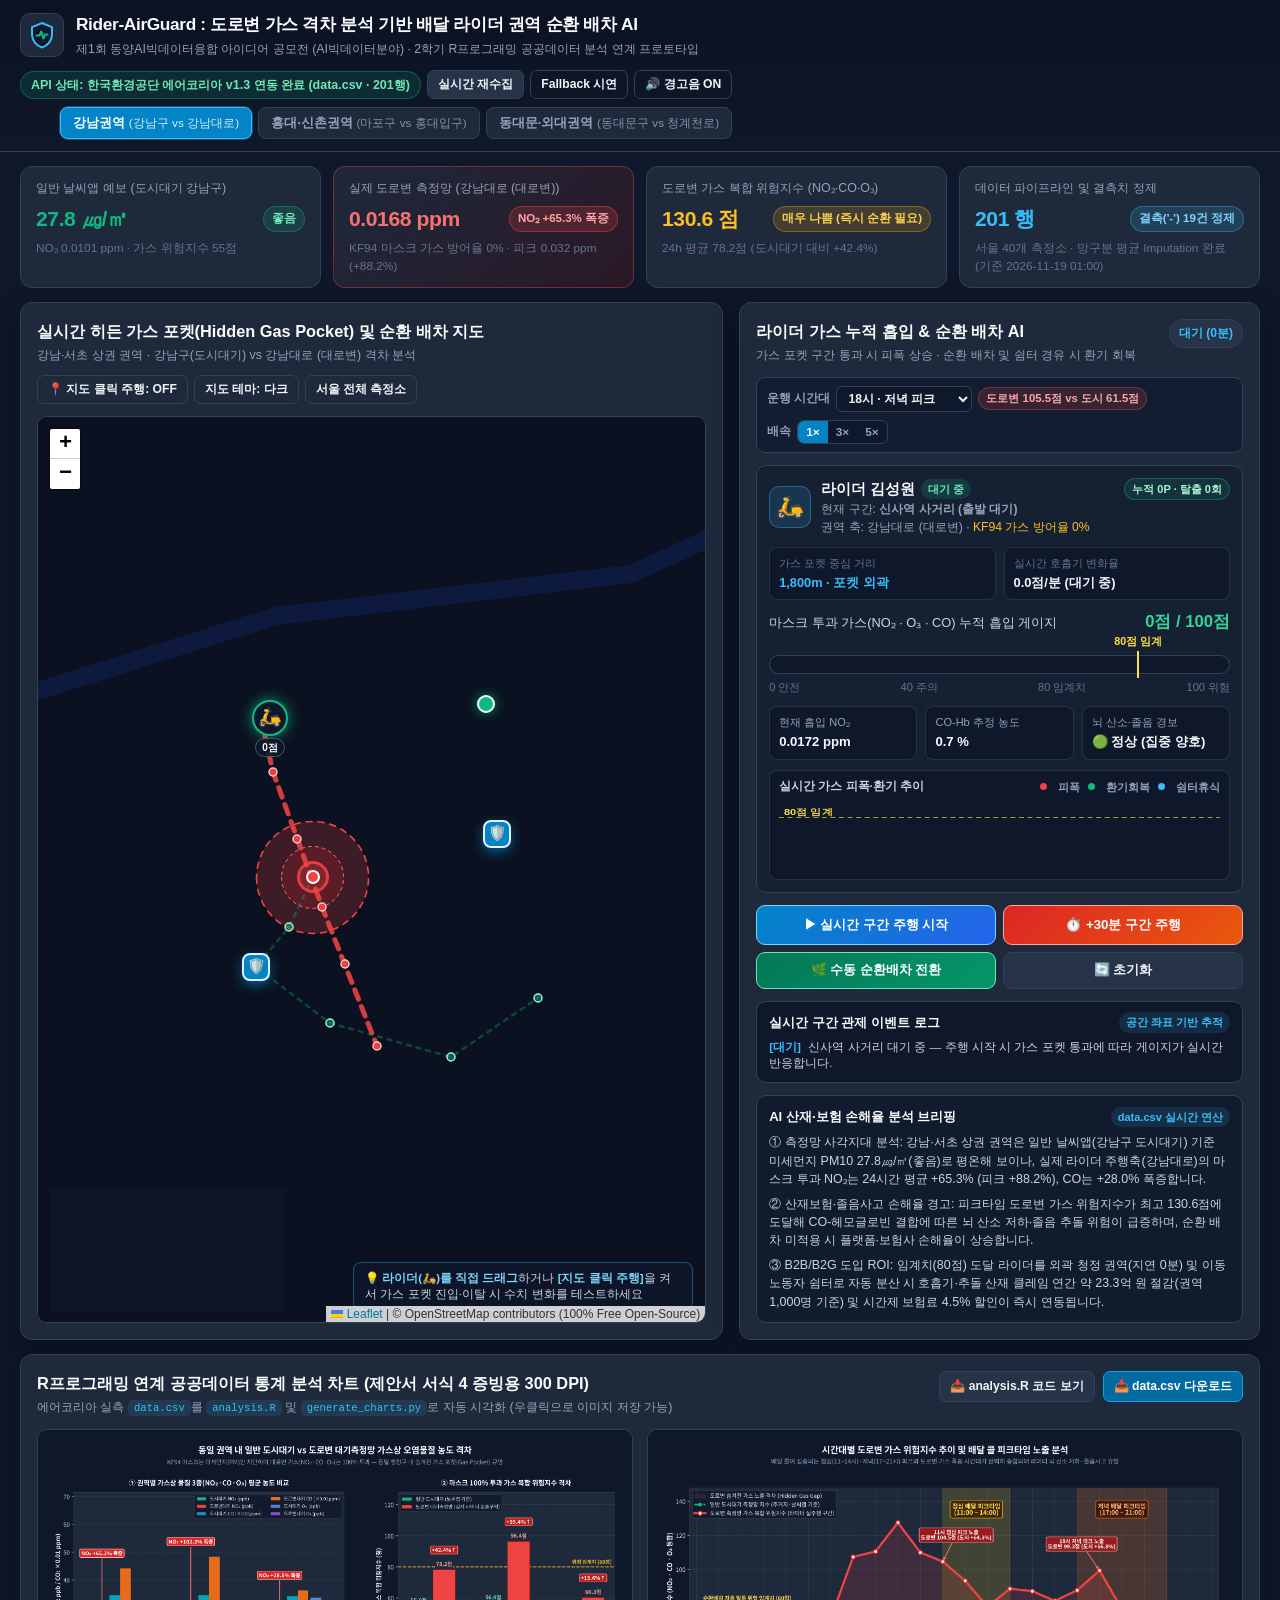
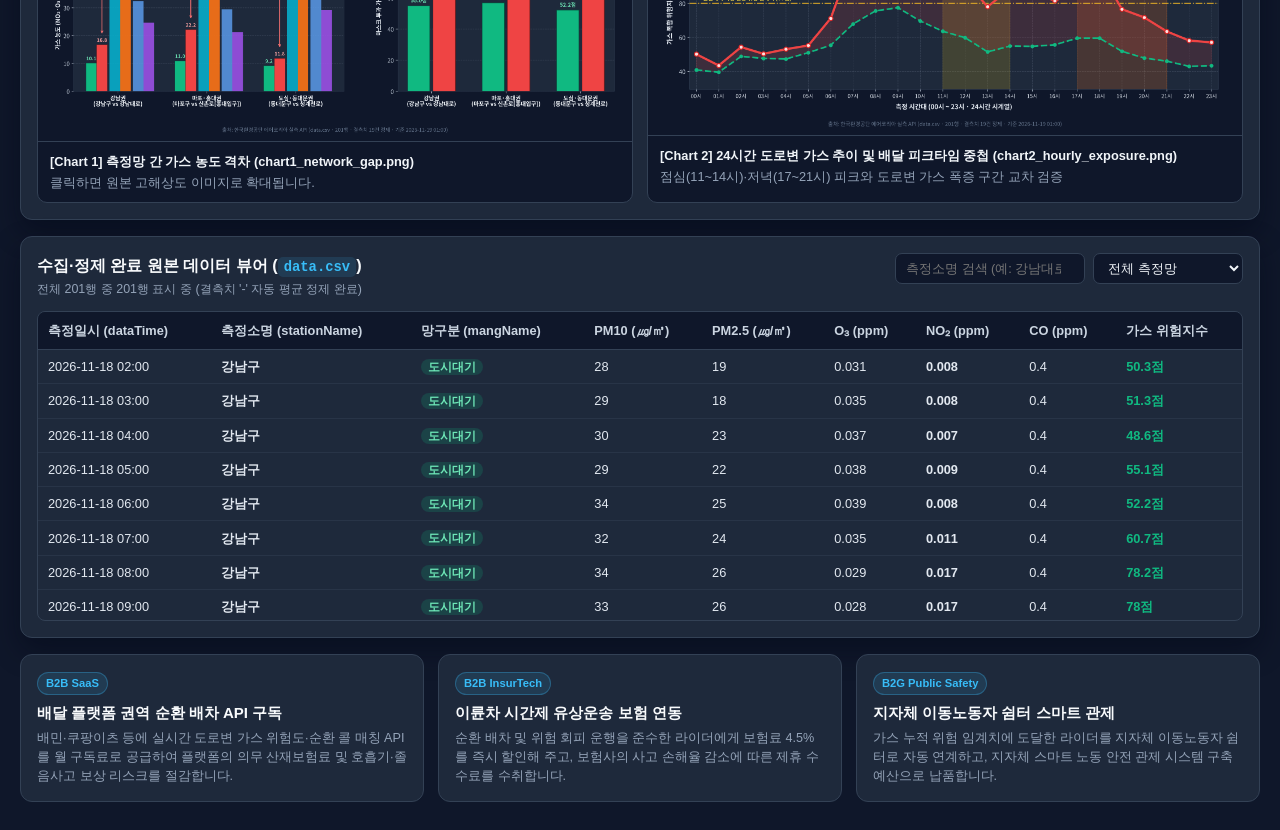
==== commit 1c6f1ea8: "Upgrade simulator to spatial pocket exposure, circular escape recovery, shelter rest bonus, and inte" ====
--- a/index.html
+++ b/index.html
@@ -105,6 +105,9 @@
           <p id="mapSubtitle" class="panel-sub">도시대기(주거지) vs 도로변대기(대로변) 측정망 격차 및 지자체 이동노동자 쉼터 위치</p>
         </div>
         <div class="map-controls">
+          <button id="btnMapClickDrive" class="btn-mini btn-mini-outline" title="활성화 후 지도를 클릭하면 라이더가 해당 위치로 직접 주행합니다">
+            📍 지도 클릭 주행: OFF
+          </button>
           <button id="btnTileToggle" class="btn-mini btn-mini-outline" title="지도 타일 테마 전환">
             지도 테마: 다크
           </button>
@@ -117,20 +120,24 @@
       <div class="map-wrapper">
         <div id="dispatchMap"></div>
 
-        <!-- 지도 상단 순환 배차 발동 오버레이 (80점 돌파 시 노출) -->
+        <!-- 지도 상단 순환 배차 발동 오버레이 (80점 돌파 또는 수동 전환 시 노출) -->
         <div id="mapDispatchOverlay" class="map-dispatch-overlay hidden" role="alert">
-          <div class="overlay-badge">AI 권역 탈출 순환 배차 발동</div>
+          <div class="overlay-badge" id="mapOverlayBadge">AI 권역 탈출 순환 배차 발동</div>
           <div class="overlay-title" id="mapOverlayTitle">외곽 청정 주거권역 행 우선 배차 경로 전환 완료</div>
-          <div class="overlay-desc" id="mapOverlayDesc">배달 지연 0분 · 인근 이동노동자 쉼터 경유 루트 안내 중</div>
+          <div class="overlay-desc" id="mapOverlayDesc">배달 지연 0분 · 인근 이동노동자 쉼터 경유 환기 회복 중</div>
         </div>
 
         <!-- 지도 범례 -->
         <div class="map-legend">
           <div class="legend-item"><span class="dot dot-green"></span> 도시대기 측정소 (날씨앱 보통)</div>
           <div class="legend-item"><span class="dot dot-red pulse-dot"></span> 도로변 가스 포켓 (NO₂·CO·O₃ 위험)</div>
-          <div class="legend-item"><span class="dot dot-blue"></span> 지자체 이동노동자 쉼터</div>
+          <div class="legend-item"><span class="dot dot-blue"></span> 지자체 이동노동자 쉼터 (-18점 환기)</div>
           <div class="legend-item"><span class="line-sample line-red"></span> 대로변 정체·고농도 노출 루트</div>
           <div class="legend-item"><span class="line-sample line-cyan"></span> 지연 0분 외곽 청정 순환 배차</div>
+        </div>
+
+        <div class="map-hint-chip">
+          💡 <strong>라이더(🛵)를 직접 드래그</strong>하거나 <strong>[지도 클릭 주행]</strong>을 켜서 가스 포켓 진입·이탈 시 수치 변화를 테스트하세요
         </div>
       </div>
     </section>
@@ -140,19 +147,55 @@
       <div class="panel-header">
         <div>
           <h2>라이더 가스 누적 흡입 &amp; 순환 배차 AI</h2>
-          <p class="panel-sub">임계치 80점 도달 시 배달 지연 없는 청정 권역 탈출 콜 자동 매칭</p>
+          <p class="panel-sub">가스 포켓 구간 통과 시 피폭 상승 · 순환 배차 및 쉼터 경유 시 환기 회복</p>
         </div>
         <span id="simStepBadge" class="step-badge">대기 (0분)</span>
       </div>
 
-      <!-- 1. 라이더 실시간 상태 카드 -->
+      <!-- 0. 운행 시간대 (data.csv 24h 실측 연동) & 배속 제어 바 -->
+      <div class="sim-env-bar">
+        <div class="env-group">
+          <label for="simHourSelect" class="env-label">운행 시간대</label>
+          <select id="simHourSelect" class="env-select" aria-label="시뮬레이션 운행 시간대 선택"></select>
+          <span id="simHourContext" class="hour-context-pill">도로변 105.5점</span>
+        </div>
+        <div class="env-group">
+          <span class="env-label">배속</span>
+          <div class="speed-group" role="group" aria-label="주행 시뮬레이션 배속">
+            <button class="speed-btn active" data-speed="1">1×</button>
+            <button class="speed-btn" data-speed="3">3×</button>
+            <button class="speed-btn" data-speed="5">5×</button>
+          </div>
+        </div>
+      </div>
+
+      <!-- 1. 라이더 실시간 상태 & 공간 피폭 카드 -->
       <div class="rider-card">
         <div class="rider-top">
           <div class="rider-avatar" aria-hidden="true">🛵</div>
           <div class="rider-info">
-            <div class="rider-name">라이더 김성원 <span class="rider-tag">안전 관제 ON</span></div>
-            <div class="rider-meta">운행 구역: <strong id="simZoneName">도심 대로변 밀집 상권 (강남대로)</strong></div>
-            <div class="rider-meta">착용 장비: <span class="text-amber">KF94 마스크 (미세먼지 차단 · 가스 방어율 0%)</span></div>
+            <div class="rider-name">
+              <span>라이더 김성원</span>
+              <span id="riderPhasePill" class="rider-tag">대기 중</span>
+              <span id="esgScoreBadge" class="esg-pill">누적 0P · 탈출 0회</span>
+            </div>
+            <div class="rider-meta">현재 구간: <strong id="simSegmentName">신사역 사거리 (출발 대기)</strong></div>
+            <div class="rider-meta">
+              권역 축: <span id="simZoneName">강남대로</span> ·
+              <span class="text-amber">KF94 가스 방어율 0%</span>
+            </div>
+          </div>
+        </div>
+
+        <!-- 실시간 공간 위치 & 증감 속도 상태 바 -->
+        <div class="spatial-status-bar">
+          <div class="spatial-cell">
+            <span class="sp-label">가스 포켓 중심 거리</span>
+            <strong id="simPocketDist" class="sp-val text-emerald">1,800m · 포켓 외곽</strong>
+          </div>
+          <div class="spatial-cell">
+            <span class="sp-label">실시간 호흡기 변화율</span>
+            <strong id="simDeltaRate" class="sp-val text-slate">0.0점/분 (대기 중)</strong>
           </div>
         </div>
 
@@ -179,35 +222,60 @@
         <!-- 실시간 흡입 수치 및 뇌 산소/졸음 경고 레벨 -->
         <div class="telemetry-grid">
           <div class="tele-box">
-            <span class="tele-label">흡입 NO₂ 농도</span>
-            <strong id="teleNo2" class="tele-val">0.010 ppm</strong>
+            <span class="tele-label">현재 흡입 NO₂</span>
+            <strong id="teleNo2" class="tele-val">0.0101 ppm</strong>
           </div>
           <div class="tele-box">
             <span class="tele-label">CO-Hb 추정 농도</span>
-            <strong id="teleCohb" class="tele-val">0.8 %</strong>
+            <strong id="teleCohb" class="tele-val">0.7 %</strong>
           </div>
           <div class="tele-box">
             <span class="tele-label">뇌 산소·졸음 경보</span>
             <strong id="teleAlertLevel" class="tele-val text-emerald">정상 (집중 양호)</strong>
           </div>
         </div>
-      </div>
-
-      <!-- 2. 시연 조작 버튼 2종 -->
-      <div class="sim-actions">
+
+        <!-- 실시간 누적·환기 추이 SVG 차트 -->
+        <div class="trend-chart-wrap">
+          <div class="trend-header">
+            <span>실시간 가스 피폭·환기 추이</span>
+            <span class="trend-legend">
+              <i class="lg-dot lg-red"></i>피폭
+              <i class="lg-dot lg-green"></i>환기회복
+              <i class="lg-dot lg-blue"></i>쉼터휴식
+            </span>
+          </div>
+          <svg id="simTrendSvg" class="trend-svg" viewBox="0 0 360 78" preserveAspectRatio="none" aria-label="실시간 가스 게이지 변화 그래프">
+            <line x1="0" y1="15.6" x2="360" y2="15.6" stroke="#fde047" stroke-width="1" stroke-dasharray="4 3" opacity="0.65" />
+            <text x="4" y="13" fill="#fde047" font-size="9" font-weight="700">80점 임계</text>
+            <path id="simTrendArea" d="" fill="rgba(56, 189, 248, 0.14)" />
+            <path id="simTrendPath" d="" fill="none" stroke="#38bdf8" stroke-width="2.2" stroke-linecap="round" stroke-linejoin="round" />
+            <g id="simTrendMarkers"></g>
+          </svg>
+        </div>
+      </div>
+
+      <!-- 2. 시연 조작 버튼 4종 -->
+      <div class="sim-actions-grid">
+        <button id="btnSimPlayPause" class="btn-play">
+          ▶ 실시간 구간 주행 시작
+        </button>
         <button id="btnSimStep" class="btn-primary">
-          ⏱️ 대로변 배달 콜 수행 (+30분 경과 시뮬레이션)
+          ⏱️ +30분 구간 주행
+        </button>
+        <button id="btnManualEscape" class="btn-escape">
+          🌿 수동 순환배차 전환
         </button>
         <button id="btnSimReset" class="btn-secondary">
-          🔄 시뮬레이션 초기화
+          🔄 초기화
         </button>
       </div>
 
-      <!-- 3. 임계치(80점) 돌파 시 '권역 탈출 순환 배차' 자동 발동 승인 카드 -->
+      <!-- 3. 임계치(80점) 돌파 또는 수동 전환 시 '권역 탈출 순환 배차' 카드 -->
       <div id="dispatchApprovalCard" class="dispatch-card hidden" role="status">
         <div class="dispatch-header">
-          <span class="dispatch-pill">Web Audio 경보 발령</span>
-          <h3 id="dispatchHeadline">🚨 가스 누적 임계치(92점) 도달! '외곽 청정 주거권역 행' 우선 순환 배차 발동</h3>
+          <span id="dispatchPill" class="dispatch-pill">Web Audio 경보 발령 · 순환 배차 가동</span>
+          <h3 id="dispatchHeadline">🚨 가스 누적 임계치 도달! '외곽 청정 주거권역 행' 우선 순환 배차 발동</h3>
         </div>
         <div class="dispatch-body">
           <div class="dispatch-row">
@@ -219,18 +287,29 @@
             <span class="d-val text-emerald" id="dispatchDelay">0분 (느린 골목길 우회 대신 차가 막히지 않는 외곽 주거지 행 콜 우선 매칭)</span>
           </div>
           <div class="dispatch-row">
-            <span class="d-key">인근 쉼터 연계</span>
+            <span class="d-key">환기·쉼터 연계</span>
             <span class="d-val" id="dispatchShelter">서초 휴서울 이동노동자 쉼터 경유</span>
           </div>
           <div class="dispatch-rewards">
-            <span class="reward-chip">🌿 그린 배차 포인트 +500P 지급 완료</span>
-            <span class="reward-chip">🛡️ 시간제 유상운송 보험료 4.5% 할인 적용</span>
-            <span class="reward-chip">📉 당일 졸음 추돌사고 위험 65% 감소</span>
-          </div>
-        </div>
-      </div>
-
-      <!-- 4. AI 산재·보험 손해율 분석 브리핑 박스 -->
+            <span class="reward-chip" id="rewardPointsChip">🌿 그린 배차 포인트 +500P 예정</span>
+            <span class="reward-chip">🛡️ 시간제 보험료 4.5% 할인</span>
+            <span class="reward-chip">📉 추돌사고 위험 65% 감소</span>
+          </div>
+        </div>
+      </div>
+
+      <!-- 4. 실시간 구간 관제 이벤트 로그 -->
+      <div class="event-log-box">
+        <div class="briefing-title">
+          <span>실시간 구간 관제 이벤트 로그</span>
+          <span class="briefing-tag">공간 좌표 기반 추적</span>
+        </div>
+        <ul id="simEventLog" class="event-log-list">
+          <li><span class="ev-time">[대기]</span> 신사역 사거리 대기 중 — 주행 시작 시 구간별 피폭량이 실시간 누적됩니다.</li>
+        </ul>
+      </div>
+
+      <!-- 5. AI 산재·보험 손해율 분석 브리핑 박스 -->
       <div class="briefing-box">
         <div class="briefing-title">
           <span>AI 산재·보험 손해율 분석 브리핑</span>
--- a/static/css/style.css
+++ b/static/css/style.css
@@ -423,6 +423,37 @@
 .line-red { border-top: 2.5px dashed #ef4444; }
 .line-cyan { border-top: 3px solid #10b981; }
 
+.map-hint-chip {
+  position: absolute;
+  bottom: 12px;
+  right: 12px;
+  max-width: 340px;
+  z-index: 600;
+  background: rgba(15, 23, 42, 0.9);
+  border: 1px solid rgba(56, 189, 248, 0.35);
+  border-radius: 8px;
+  padding: 7px 11px;
+  font-size: 0.72rem;
+  color: #cbd5e1;
+  line-height: 1.4;
+  backdrop-filter: blur(6px);
+  pointer-events: none;
+}
+
+.map-hint-chip strong {
+  color: #7dd3fc;
+}
+
+#dispatchMap.map-click-active {
+  cursor: crosshair !important;
+}
+
+.btn-mini.btn-mini-active {
+  background: #0284c7;
+  border-color: #38bdf8;
+  color: #ffffff;
+}
+
 /* Custom Leaflet Pulse Markers */
 .pulse-marker-wrap {
   position: relative;
@@ -473,17 +504,44 @@
   box-shadow: 0 4px 12px rgba(2, 132, 199, 0.65);
 }
 
+.rider-marker-shell {
+  position: relative;
+  display: flex;
+  flex-direction: column;
+  align-items: center;
+}
+
 .rider-pin {
-  width: 34px;
-  height: 34px;
+  width: 36px;
+  height: 36px;
   border-radius: 50%;
   background: #0f172a;
   border: 2.5px solid #fbbf24;
   display: flex;
   align-items: center;
   justify-content: center;
-  font-size: 18px;
+  font-size: 19px;
   box-shadow: 0 0 14px rgba(251, 191, 36, 0.75);
+  cursor: grab;
+  transition: border-color 0.2s ease, box-shadow 0.2s ease;
+}
+
+.rider-pin.pin-safe { border-color: #10b981; box-shadow: 0 0 14px rgba(16, 185, 129, 0.75); }
+.rider-pin.pin-warn { border-color: #f59e0b; box-shadow: 0 0 14px rgba(245, 158, 11, 0.8); }
+.rider-pin.pin-danger { border-color: #ef4444; box-shadow: 0 0 18px rgba(239, 68, 68, 0.9); }
+.rider-pin.pin-escape { border-color: #38bdf8; box-shadow: 0 0 16px rgba(56, 189, 248, 0.9); }
+
+.rider-map-tag {
+  margin-top: 2px;
+  background: rgba(15, 23, 42, 0.92);
+  border: 1px solid #475569;
+  color: #f8fafc;
+  font-size: 10px;
+  font-weight: 800;
+  padding: 1px 6px;
+  border-radius: 999px;
+  white-space: nowrap;
+  pointer-events: none;
 }
 
 /* Simulator Panel */
@@ -497,82 +555,211 @@
   border-radius: 999px;
 }
 
+.sim-env-bar {
+  display: flex;
+  flex-wrap: wrap;
+  justify-content: space-between;
+  align-items: center;
+  gap: 8px;
+  background: #131d31;
+  border: 1px solid var(--border);
+  border-radius: 9px;
+  padding: 8px 10px;
+}
+
+.env-group {
+  display: flex;
+  align-items: center;
+  gap: 6px;
+}
+
+.env-label {
+  font-size: 0.74rem;
+  font-weight: 600;
+  color: var(--text-muted);
+}
+
+.env-select {
+  background: #0f172a;
+  color: #f1f5f9;
+  border: 1px solid var(--border);
+  border-radius: 6px;
+  padding: 4px 7px;
+  font-size: 0.76rem;
+  font-weight: 600;
+}
+
+.hour-context-pill {
+  font-size: 0.71rem;
+  font-weight: 700;
+  padding: 2px 7px;
+  border-radius: 999px;
+  background: rgba(239, 68, 68, 0.16);
+  color: #fca5a5;
+  border: 1px solid rgba(239, 68, 68, 0.35);
+}
+
+.hour-context-pill.pill-cool {
+  background: rgba(16, 185, 129, 0.16);
+  color: #6ee7b7;
+  border-color: rgba(16, 185, 129, 0.35);
+}
+
+.speed-group {
+  display: inline-flex;
+  background: #0f172a;
+  border: 1px solid var(--border);
+  border-radius: 7px;
+  overflow: hidden;
+}
+
+.speed-btn {
+  background: transparent;
+  color: var(--text-muted);
+  border: none;
+  padding: 4px 8px;
+  font-size: 0.74rem;
+  font-weight: 700;
+  cursor: pointer;
+}
+
+.speed-btn.active {
+  background: #0284c7;
+  color: #ffffff;
+}
+
 .rider-card {
   background: #162033;
   border: 1px solid var(--border);
   border-radius: 10px;
-  padding: 13px;
-  display: flex;
-  flex-direction: column;
-  gap: 12px;
+  padding: 12px;
+  display: flex;
+  flex-direction: column;
+  gap: 10px;
 }
 
 .rider-top {
   display: flex;
   align-items: center;
-  gap: 11px;
+  gap: 10px;
 }
 
 .rider-avatar {
-  width: 44px;
-  height: 44px;
+  width: 42px;
+  height: 42px;
   border-radius: 10px;
   background: rgba(56, 189, 248, 0.14);
   border: 1px solid rgba(56, 189, 248, 0.35);
   display: flex;
   align-items: center;
   justify-content: center;
-  font-size: 1.45rem;
+  font-size: 1.4rem;
   flex-shrink: 0;
 }
 
+.rider-info {
+  flex: 1;
+  min-width: 0;
+}
+
 .rider-name {
-  font-size: 0.96rem;
+  font-size: 0.93rem;
   font-weight: 700;
   color: #f8fafc;
   display: flex;
-  align-items: center;
-  gap: 8px;
+  flex-wrap: wrap;
+  align-items: center;
+  gap: 6px;
 }
 
 .rider-tag {
-  font-size: 0.68rem;
+  font-size: 0.67rem;
   background: rgba(16, 185, 129, 0.18);
   color: #6ee7b7;
   padding: 2px 7px;
   border-radius: 999px;
 }
 
+.rider-tag.tag-danger {
+  background: rgba(239, 68, 68, 0.22);
+  color: #fca5a5;
+}
+
+.rider-tag.tag-escape {
+  background: rgba(56, 189, 248, 0.2);
+  color: #7dd3fc;
+}
+
+.esg-pill {
+  margin-left: auto;
+  font-size: 0.69rem;
+  font-weight: 700;
+  background: rgba(16, 185, 129, 0.12);
+  border: 1px solid rgba(16, 185, 129, 0.35);
+  color: #a7f3d0;
+  padding: 2px 7px;
+  border-radius: 999px;
+}
+
 .rider-meta {
-  font-size: 0.78rem;
+  font-size: 0.76rem;
   color: var(--text-muted);
+  white-space: nowrap;
+  overflow: hidden;
+  text-overflow: ellipsis;
+}
+
+.spatial-status-bar {
+  display: grid;
+  grid-template-columns: repeat(2, minmax(0, 1fr));
+  gap: 8px;
+}
+
+.spatial-cell {
+  background: #0f172a;
+  border: 1px solid var(--border-soft);
+  border-radius: 8px;
+  padding: 7px 9px;
+  display: flex;
+  flex-direction: column;
+  gap: 2px;
+}
+
+.sp-label {
+  font-size: 0.69rem;
+  color: var(--text-dim);
+}
+
+.sp-val {
+  font-size: 0.8rem;
+  font-weight: 700;
 }
 
 /* Gauge */
 .gauge-block {
   display: flex;
   flex-direction: column;
-  gap: 6px;
+  gap: 5px;
 }
 
 .gauge-header {
   display: flex;
   justify-content: space-between;
   align-items: center;
-  font-size: 0.81rem;
+  font-size: 0.8rem;
   color: #cbd5e1;
 }
 
 .gauge-score {
-  font-size: 1.05rem;
+  font-size: 1.04rem;
   font-weight: 800;
   color: #34d399;
 }
 
 .gauge-track {
   position: relative;
-  height: 20px;
-  margin-top: 16px;
+  height: 19px;
+  margin-top: 15px;
   background: #0f172a;
   border: 1px solid var(--border);
   border-radius: 999px;
@@ -583,7 +770,7 @@
   height: 100%;
   border-radius: 999px;
   background: linear-gradient(90deg, #10b981 0%, #f59e0b 65%, #ef4444 100%);
-  transition: width 0.45s cubic-bezier(0.22, 1, 0.36, 1);
+  transition: width 0.18s linear;
 }
 
 .gauge-threshold {
@@ -613,7 +800,7 @@
 .gauge-scale {
   display: flex;
   justify-content: space-between;
-  font-size: 0.7rem;
+  font-size: 0.69rem;
   color: var(--text-dim);
 }
 
@@ -627,28 +814,93 @@
   background: #0f172a;
   border: 1px solid var(--border-soft);
   border-radius: 8px;
-  padding: 8px 9px;
+  padding: 7px 9px;
   display: flex;
   flex-direction: column;
   gap: 2px;
 }
 
 .tele-label {
-  font-size: 0.7rem;
+  font-size: 0.69rem;
   color: var(--text-muted);
 }
 
 .tele-val {
-  font-size: 0.84rem;
+  font-size: 0.82rem;
   font-weight: 700;
   color: #f8fafc;
 }
 
+/* Trend Sparkline Chart */
+.trend-chart-wrap {
+  background: #0f172a;
+  border: 1px solid var(--border-soft);
+  border-radius: 8px;
+  padding: 7px 9px 6px;
+}
+
+.trend-header {
+  display: flex;
+  justify-content: space-between;
+  align-items: center;
+  font-size: 0.72rem;
+  font-weight: 600;
+  color: #cbd5e1;
+  margin-bottom: 4px;
+}
+
+.trend-legend {
+  display: inline-flex;
+  align-items: center;
+  gap: 8px;
+  font-size: 0.68rem;
+  color: var(--text-muted);
+}
+
+.lg-dot {
+  display: inline-block;
+  width: 7px;
+  height: 7px;
+  border-radius: 50%;
+  margin-right: 3px;
+}
+.lg-red { background: #ef4444; }
+.lg-green { background: #10b981; }
+.lg-blue { background: #38bdf8; }
+
+.trend-svg {
+  width: 100%;
+  height: 74px;
+  display: block;
+}
+
 /* Action buttons */
-.sim-actions {
+.sim-actions-grid {
   display: grid;
-  grid-template-columns: 1.65fr 1fr;
-  gap: 8px;
+  grid-template-columns: repeat(2, minmax(0, 1fr));
+  gap: 7px;
+}
+
+.btn-play {
+  background: linear-gradient(135deg, #0284c7 0%, #2563eb 100%);
+  color: #ffffff;
+  border: 1px solid #7dd3fc;
+  border-radius: 9px;
+  padding: 10px 10px;
+  font-size: 0.83rem;
+  font-weight: 700;
+  cursor: pointer;
+  transition: transform 0.12s ease, filter 0.15s ease;
+}
+
+.btn-play.is-running {
+  background: linear-gradient(135deg, #b45309 0%, #d97706 100%);
+  border-color: #fcd34d;
+}
+
+.btn-play:hover {
+  filter: brightness(1.08);
+  transform: translateY(-1px);
 }
 
 .btn-primary {
@@ -656,8 +908,8 @@
   color: #ffffff;
   border: 1px solid #fca5a5;
   border-radius: 9px;
-  padding: 11px 12px;
-  font-size: 0.86rem;
+  padding: 10px 10px;
+  font-size: 0.83rem;
   font-weight: 700;
   cursor: pointer;
   transition: transform 0.12s ease, filter 0.15s ease;
@@ -668,8 +920,26 @@
   transform: translateY(-1px);
 }
 
-.btn-primary:active {
-  transform: translateY(0);
+.btn-escape {
+  background: linear-gradient(135deg, #047857 0%, #059669 100%);
+  color: #ffffff;
+  border: 1px solid #6ee7b7;
+  border-radius: 9px;
+  padding: 9px 10px;
+  font-size: 0.81rem;
+  font-weight: 700;
+  cursor: pointer;
+  transition: transform 0.12s ease, filter 0.15s ease;
+}
+
+.btn-escape:hover:not(:disabled) {
+  filter: brightness(1.08);
+  transform: translateY(-1px);
+}
+
+.btn-escape:disabled {
+  opacity: 0.45;
+  cursor: not-allowed;
 }
 
 .btn-secondary {
@@ -677,8 +947,8 @@
   color: var(--text-main);
   border: 1px solid var(--border);
   border-radius: 9px;
-  padding: 11px 10px;
-  font-size: 0.83rem;
+  padding: 9px 10px;
+  font-size: 0.81rem;
   font-weight: 600;
   cursor: pointer;
   transition: border-color 0.15s ease, background 0.15s ease;
@@ -694,7 +964,7 @@
   background: linear-gradient(135deg, rgba(6, 78, 59, 0.92) 0%, rgba(12, 74, 110, 0.92) 100%);
   border: 1.5px solid #34d399;
   border-radius: 10px;
-  padding: 13px;
+  padding: 12px;
   animation: popIn 0.28s ease-out;
 }
 
@@ -709,26 +979,31 @@
   margin-bottom: 5px;
 }
 
+.dispatch-pill.pill-recovered {
+  background: #10b981;
+  color: #022c22;
+}
+
 .dispatch-header h3 {
   margin: 0;
-  font-size: 0.92rem;
+  font-size: 0.9rem;
   font-weight: 800;
   color: #ffffff;
   line-height: 1.38;
 }
 
 .dispatch-body {
-  margin-top: 9px;
-  display: flex;
-  flex-direction: column;
-  gap: 6px;
+  margin-top: 8px;
+  display: flex;
+  flex-direction: column;
+  gap: 5px;
 }
 
 .dispatch-row {
   display: flex;
   justify-content: space-between;
   gap: 10px;
-  font-size: 0.79rem;
+  font-size: 0.78rem;
   border-bottom: 1px solid rgba(148, 163, 184, 0.2);
   padding-bottom: 4px;
 }
@@ -753,36 +1028,70 @@
 }
 
 .reward-chip {
-  font-size: 0.73rem;
+  font-size: 0.72rem;
   font-weight: 700;
   background: rgba(15, 23, 42, 0.7);
   border: 1px solid rgba(52, 211, 153, 0.5);
   color: #a7f3d0;
-  padding: 3px 8px;
+  padding: 3px 7px;
   border-radius: 6px;
 }
+
+/* Event Log Box */
+.event-log-box {
+  background: #0f172a;
+  border: 1px solid var(--border);
+  border-radius: 10px;
+  padding: 10px 12px;
+}
+
+.event-log-list {
+  margin: 0;
+  padding: 0;
+  list-style: none;
+  max-height: 92px;
+  overflow-y: auto;
+  display: flex;
+  flex-direction: column;
+  gap: 4px;
+  font-size: 0.74rem;
+  color: #cbd5e1;
+}
+
+.event-log-list li {
+  line-height: 1.38;
+}
+
+.ev-time {
+  color: var(--sky);
+  font-weight: 700;
+  margin-right: 4px;
+}
+
+.ev-danger { color: #fca5a5; }
+.ev-escape { color: #6ee7b7; }
+.ev-shelter { color: #7dd3fc; }
 
 /* Briefing Box */
 .briefing-box {
   background: #111b2e;
   border: 1px solid var(--border);
   border-radius: 10px;
-  padding: 12px 13px;
-  margin-top: auto;
+  padding: 11px 12px;
 }
 
 .briefing-title {
   display: flex;
   justify-content: space-between;
   align-items: center;
-  font-size: 0.84rem;
+  font-size: 0.82rem;
   font-weight: 700;
   color: #f8fafc;
-  margin-bottom: 7px;
+  margin-bottom: 6px;
 }
 
 .briefing-tag {
-  font-size: 0.7rem;
+  font-size: 0.69rem;
   color: var(--sky);
   background: rgba(56, 189, 248, 0.12);
   padding: 2px 7px;
@@ -1080,6 +1389,8 @@
 @media (max-width: 680px) {
   .kpi-strip { grid-template-columns: 1fr; }
   .header-controls { align-items: flex-start; }
-  .sim-actions { grid-template-columns: 1fr; }
+  .sim-actions-grid { grid-template-columns: 1fr; }
+  .spatial-status-bar { grid-template-columns: 1fr; }
   .telemetry-grid { grid-template-columns: 1fr; }
-}
+  .map-hint-chip { display: none; }
+}
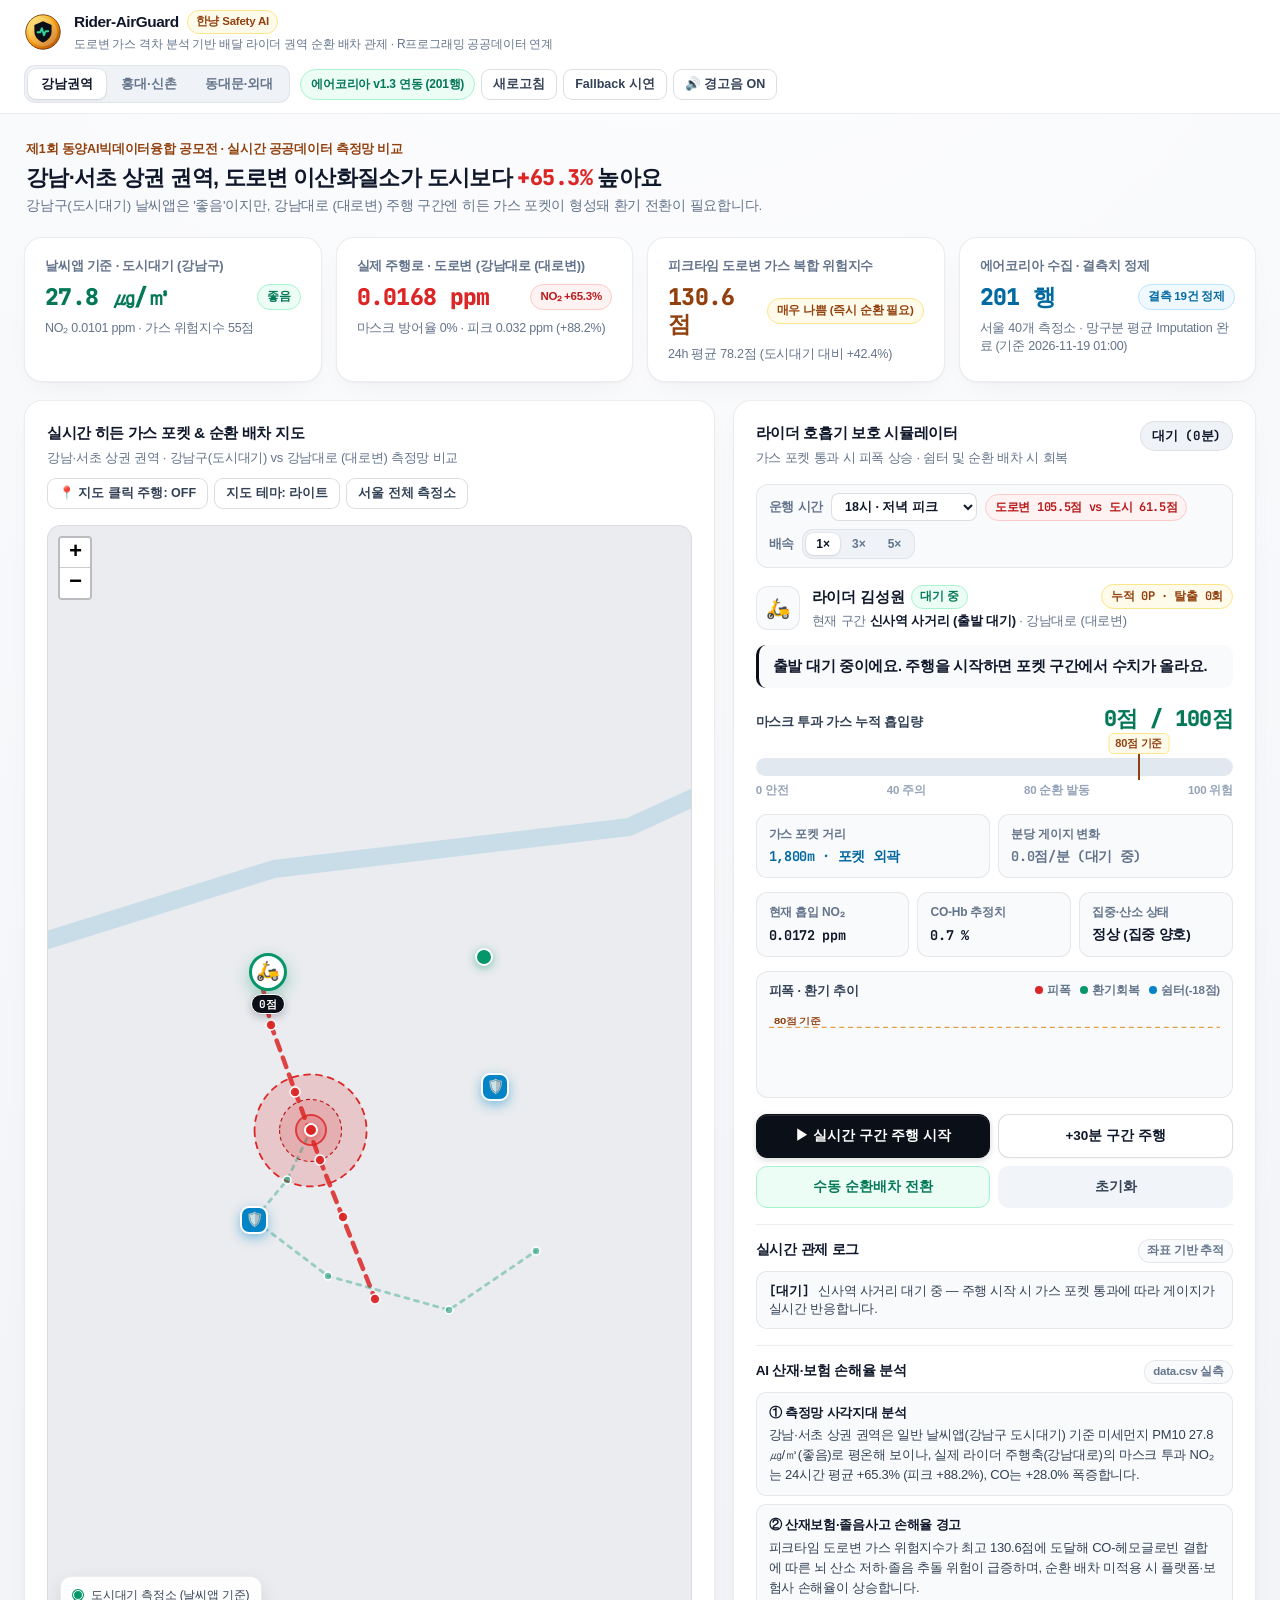
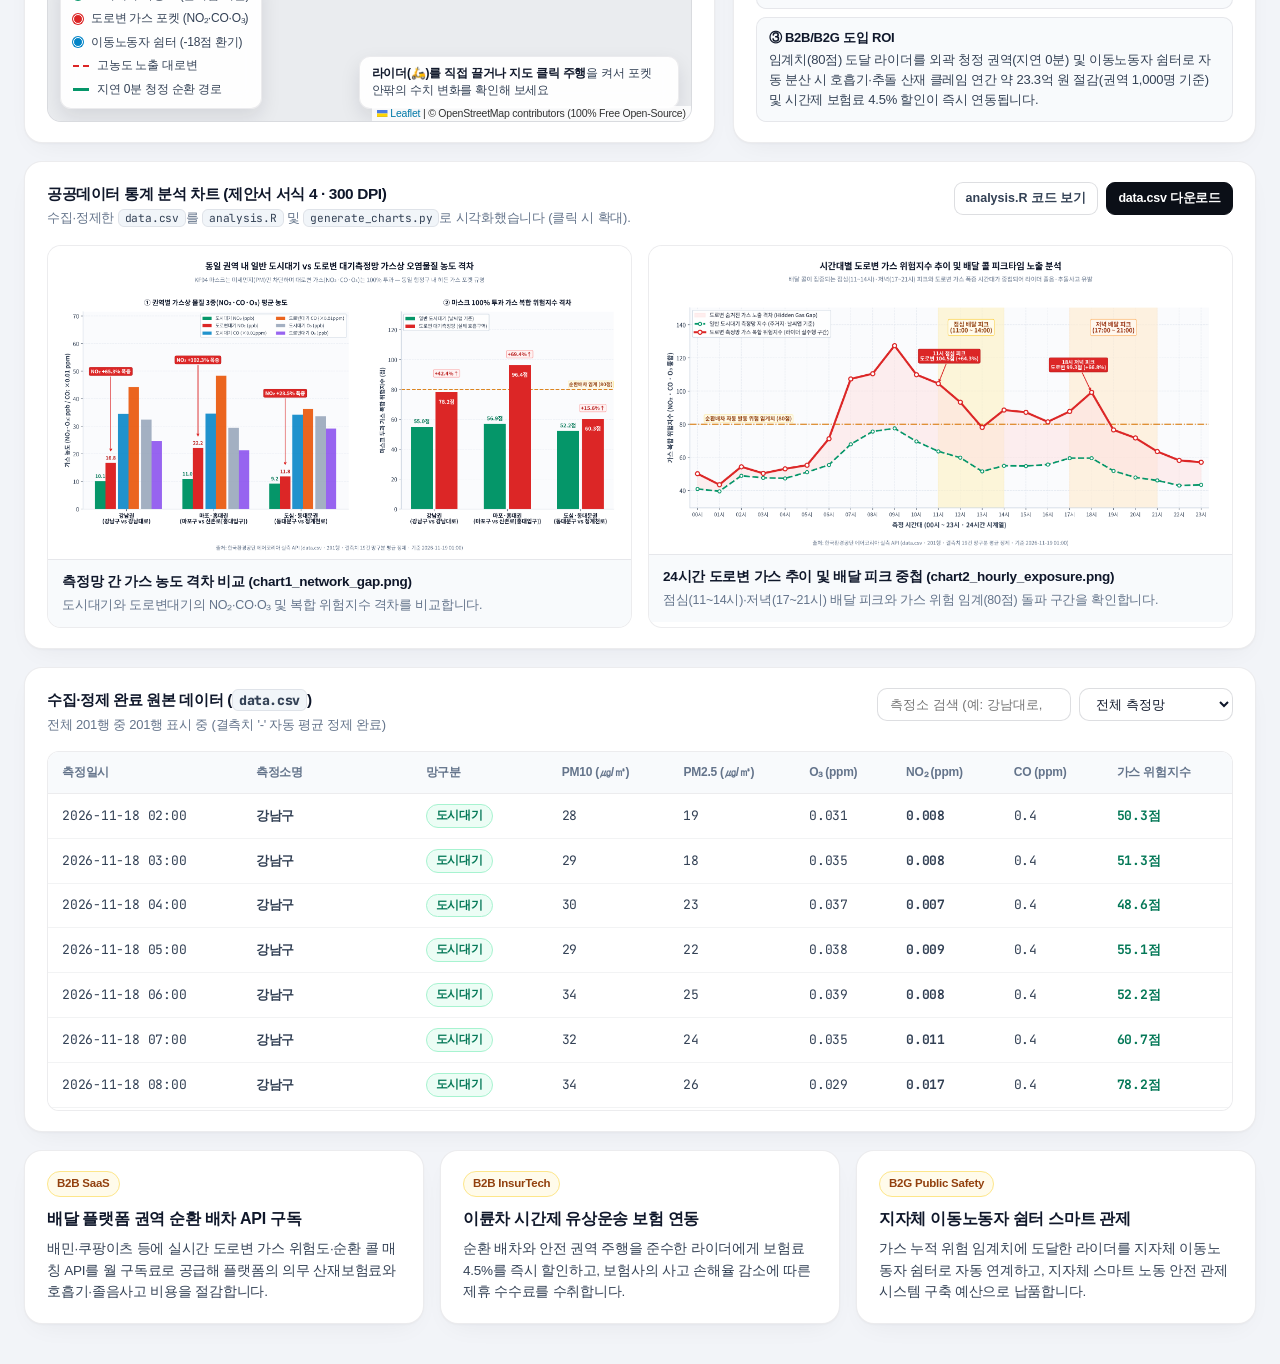
==== commit 61628afc: "Redesign UI with Toss-grade readability and HanNyang brand system" ====
--- a/index.html
+++ b/index.html
@@ -3,336 +3,361 @@
 <head>
   <meta charset="UTF-8" />
   <meta name="viewport" content="width=device-width, initial-scale=1.0" />
-  <title>Rider-AirGuard : 도로변 가스 격차 분석 기반 배달 라이더 권역 순환 배차 AI</title>
+  <title>Rider-AirGuard — 한냥 Safety · 도로변 가스 격차 기반 순환 배차 AI</title>
   <meta name="description" content="에어코리아 도시대기 vs 도로변 측정망 가스(NO2·O3·CO) 격차 분석 기반 배달 라이더 보호 및 지연 0분 권역 순환 배차 AI 관제 시스템" />
+  <link rel="icon" type="image/svg+xml" href="data:image/svg+xml,%3Csvg xmlns='http://www.w3.org/2000/svg' viewBox='0 0 36 36'%3E%3Cdefs%3E%3ClinearGradient id='g' x1='0' y1='0' x2='1' y2='1'%3E%3Cstop offset='0%25' stop-color='%23FEF08A'/%3E%3Cstop offset='50%25' stop-color='%23F59E0B'/%3E%3Cstop offset='100%25' stop-color='%23B45309'/%3E%3C/linearGradient%3E%3C/defs%3E%3Ccircle cx='18' cy='18' r='16.5' fill='url(%23g)'/%3E%3Cpath d='M18 7.5L26 10.9V17.4C26 22.3 22.5 26.3 18 27.8C13.5 26.3 10 22.3 10 17.4V10.9L18 7.5Z' fill='%230B0F17'/%3E%3Cpath d='M13 18.2H15.6L17.1 14.5L19 21.1L20.5 17.4H23' stroke='%2334D399' stroke-width='1.8' stroke-linecap='round' stroke-linejoin='round' fill='none'/%3E%3C/svg%3E" />
+  <link rel="stylesheet" href="https://cdn.jsdelivr.net/gh/orioncactus/pretendard/dist/web/static/pretendard.css" />
+  <link rel="preconnect" href="https://fonts.googleapis.com" />
+  <link rel="preconnect" href="https://fonts.gstatic.com" crossorigin />
+  <link href="https://fonts.googleapis.com/css2?family=JetBrains+Mono:wght@500;600;700;800&display=swap" rel="stylesheet" />
   <link rel="stylesheet" href="static/vendor/leaflet/leaflet.css" />
   <link rel="stylesheet" href="static/css/style.css" />
 </head>
 <body>
-  <!-- A. 상단 관제 헤더 바 -->
+  <!-- A. 상단 내비게이션 바 (Frosted Ceramic + 한냥 브랜드 엠블럼) -->
   <header class="topbar">
     <div class="topbar-inner">
-      <div class="brand-area">
-        <div class="brand-logo" aria-hidden="true">
-          <svg width="28" height="28" viewBox="0 0 28 28" fill="none">
-            <path d="M14 2L24 6.2V13.6C24 19.8 19.7 24.8 14 26.5C8.3 24.8 4 19.8 4 13.6V6.2L14 2Z" stroke="#38BDF8" stroke-width="2" fill="#0F172A"/>
-            <path d="M8.5 14.5H11.5L13.2 10.5L15.4 17.5L17.2 13.5H19.5" stroke="#10B981" stroke-width="2" stroke-linecap="round" stroke-linejoin="round"/>
+      <div class="brand-lockup">
+        <div class="brand-emblem" aria-hidden="true">
+          <svg viewBox="0 0 38 38" width="38" height="38">
+            <defs>
+              <linearGradient id="hannyangGoldRim" x1="10%" y1="5%" x2="90%" y2="95%">
+                <stop offset="0%" stop-color="#FEF08A" />
+                <stop offset="48%" stop-color="#F59E0B" />
+                <stop offset="100%" stop-color="#B45309" />
+              </linearGradient>
+            </defs>
+            <circle cx="19" cy="19" r="17.2" fill="url(#hannyangGoldRim)" stroke="#78350F" stroke-width="0.9" />
+            <circle cx="19" cy="19" r="14.2" fill="#FFFBEB" opacity="0.24" />
+            <path d="M19 8.2L27.6 11.9V18.6C27.6 23.7 23.8 27.9 19 29.5C14.2 27.9 10.4 23.7 10.4 18.6V11.9L19 8.2Z" fill="#0B0F17" />
+            <path d="M13.6 19.2H16.3L17.9 15.2L19.9 22.3L21.5 18.3H24.2" stroke="#34D399" stroke-width="1.9" stroke-linecap="round" stroke-linejoin="round" fill="none" />
           </svg>
         </div>
-        <div class="brand-text">
-          <h1>Rider-AirGuard : 도로변 가스 격차 분석 기반 배달 라이더 권역 순환 배차 AI</h1>
-          <p class="brand-sub">제1회 동양AI빅데이터융합 아이디어 공모전 (AI빅데이터분야) · 2학기 R프로그래밍 공공데이터 분석 연계 프로토타입</p>
-        </div>
-      </div>
-
-      <div class="header-controls">
-        <div class="api-status-group">
+        <div class="brand-copy">
+          <div class="brand-title-row">
+            <span class="brand-wordmark">Rider-AirGuard</span>
+            <span class="hannyang-stamp">한냥 Safety AI</span>
+          </div>
+          <p class="brand-sub">도로변 가스 격차 분석 기반 배달 라이더 권역 순환 배차 관제 · R프로그래밍 공공데이터 연계</p>
+        </div>
+      </div>
+
+      <div class="topbar-right">
+        <nav class="seg-track" aria-label="핵심 배달 권역 빠른 이동">
+          <button type="button" class="seg-btn region-tab active" data-region="gangnam">강남권역</button>
+          <button type="button" class="seg-btn region-tab" data-region="hongdae">홍대·신촌</button>
+          <button type="button" class="seg-btn region-tab" data-region="dongdaemun">동대문·외대</button>
+        </nav>
+
+        <div class="utility-controls">
           <span id="apiStatusBadge" class="status-badge status-live">
-            API 상태: 한국환경공단 에어코리아 v1.3 연동 완료 (data.csv)
+            에어코리아 v1.3 연동
           </span>
-          <button id="btnRefreshLive" class="btn-mini" title="실제 에어코리아 API에서 최신 데이터 다시 수집">
-            실시간 재수집
-          </button>
-          <button id="btnTestFallback" class="btn-mini btn-mini-outline" title="API 장애 상황 대비 로컬 백업 Fallback 모드 시연">
+          <button type="button" id="btnRefreshLive" class="btn-mini" title="실제 에어코리아 API에서 최신 데이터 다시 수집">
+            새로고침
+          </button>
+          <button type="button" id="btnTestFallback" class="btn-mini btn-mini-outline" title="API 장애 상황 대비 로컬 백업 Fallback 모드 시연">
             Fallback 시연
           </button>
-          <button id="btnToggleAudio" class="btn-mini btn-mini-outline" title="경고음 알림 켜기/끄기">
+          <button type="button" id="btnToggleAudio" class="btn-mini btn-mini-outline" title="경고음 알림 켜기/끄기">
             🔊 경고음 ON
           </button>
         </div>
-
-        <nav class="region-tabs" aria-label="핵심 배달 권역 빠른 이동">
-          <button class="region-tab active" data-region="gangnam">
-            강남권역 <span class="tab-sub">(강남구 vs 강남대로)</span>
-          </button>
-          <button class="region-tab" data-region="hongdae">
-            홍대·신촌권역 <span class="tab-sub">(마포구 vs 홍대입구)</span>
-          </button>
-          <button class="region-tab" data-region="dongdaemun">
-            동대문·외대권역 <span class="tab-sub">(동대문구 vs 청계천로)</span>
-          </button>
-        </nav>
       </div>
     </div>
   </header>
 
-  <!-- 권역 핵심 KPI 요약 스트립 -->
-  <section class="kpi-strip" aria-label="선택 권역 실시간 측정망 격차 지표">
-    <div class="kpi-card">
-      <span class="kpi-label">일반 날씨앱 예보 (도시대기 <span id="kpiUrbanName">강남구</span>)</span>
-      <div class="kpi-value-row">
-        <strong id="kpiUrbanPm10" class="text-emerald">27.5 ㎍/㎥</strong>
-        <span id="kpiUrbanGrade" class="pill pill-safe">보통</span>
-      </div>
-      <span id="kpiUrbanSub" class="kpi-foot">NO₂ 0.0101 ppm · 가스 위험지수 55.0점</span>
-    </div>
-
-    <div class="kpi-card kpi-danger">
-      <span class="kpi-label">실제 도로변 측정망 (<span id="kpiRoadName">강남대로</span>)</span>
-      <div class="kpi-value-row">
-        <strong id="kpiRoadNo2" class="text-rose">0.0168 ppm</strong>
-        <span id="kpiGapBadge" class="pill pill-danger">NO₂ +65.3% 폭증</span>
-      </div>
-      <span id="kpiRoadSub" class="kpi-foot">KF94 마스크 가스 방어율 0% · 피크 0.032 ppm</span>
-    </div>
-
-    <div class="kpi-card">
-      <span class="kpi-label">도로변 가스 복합 위험지수 (NO₂·CO·O₃)</span>
-      <div class="kpi-value-row">
-        <strong id="kpiRiskPeak" class="text-amber">108.4 점</strong>
-        <span id="kpiRiskGrade" class="pill pill-warn">임계치 초과 구간</span>
-      </div>
-      <span id="kpiRiskSub" class="kpi-foot">순환 배차 자동 발동 기준: 누적 80점 이상</span>
-    </div>
-
-    <div class="kpi-card">
-      <span class="kpi-label">데이터 파이프라인 및 결측치 정제</span>
-      <div class="kpi-value-row">
-        <strong id="kpiRowsCount" class="text-sky">201 행</strong>
-        <span id="kpiImputeBadge" class="pill pill-info">결측('-') 19건 정제</span>
-      </div>
-      <span id="kpiMetaFoot" class="kpi-foot">서울 40개 측정소 · 망구분 평균 Imputation 완료</span>
-    </div>
-  </section>
-
-  <!-- 메인 관제 그리드: B. 좌측/중앙 지도 + C. 우측 라이더 시뮬레이터 -->
-  <main class="main-grid">
-    <!-- B. 좌측/중앙 패널: Leaflet.js 인터랙티브 배차 관제 지도 -->
-    <section class="panel map-panel" aria-label="배차 관제 인터랙티브 지도">
+  <div class="page-shell">
+    <!-- Toss 스타일 직관적 요약 타이틀 -->
+    <section class="hero-summary" aria-label="선택 권역 요약">
+      <div>
+        <div class="hero-kicker">제1회 동양AI빅데이터융합 공모전 · 실시간 공공데이터 측정망 비교</div>
+        <h1 id="heroRegionHeadline">
+          강남·서초 상권, 도로변 이산화질소가 도시보다 <span class="hero-highlight">+65.3%</span> 높아요
+        </h1>
+        <p id="heroRegionSub" class="hero-desc">
+          강남구(도시대기) 날씨앱은 평온하지만 강남대로 주행 구간은 가스 포켓이 형성돼 라이더 환기 전환이 필요합니다.
+        </p>
+      </div>
+    </section>
+
+    <!-- 핵심 KPI 4종 (균일한 세라믹 화이트 카드, 1카드 1핵심 수치) -->
+    <section class="kpi-strip" aria-label="선택 권역 실시간 측정망 격차 지표">
+      <div class="kpi-card">
+        <span class="kpi-label">날씨앱 기준 · 도시대기 (<span id="kpiUrbanName">강남구</span>)</span>
+        <div class="kpi-value-row">
+          <strong id="kpiUrbanPm10" class="mono-num text-emerald">27.5 ㎍/㎥</strong>
+          <span id="kpiUrbanGrade" class="pill pill-safe">좋음</span>
+        </div>
+        <span id="kpiUrbanSub" class="kpi-foot">NO₂ 0.0101 ppm · 가스 위험지수 55.0점</span>
+      </div>
+
+      <div class="kpi-card">
+        <span class="kpi-label">실제 주행로 · 도로변 (<span id="kpiRoadName">강남대로</span>)</span>
+        <div class="kpi-value-row">
+          <strong id="kpiRoadNo2" class="mono-num text-rose">0.0168 ppm</strong>
+          <span id="kpiGapBadge" class="pill pill-danger">NO₂ +65.3%</span>
+        </div>
+        <span id="kpiRoadSub" class="kpi-foot">KF94 마스크 가스 방어율 0% · 피크 0.032 ppm</span>
+      </div>
+
+      <div class="kpi-card">
+        <span class="kpi-label">피크타임 도로변 가스 복합 위험지수</span>
+        <div class="kpi-value-row">
+          <strong id="kpiRiskPeak" class="mono-num text-amber">108.4 점</strong>
+          <span id="kpiRiskGrade" class="pill pill-warn">임계치 초과</span>
+        </div>
+        <span id="kpiRiskSub" class="kpi-foot">누적 80점 도달 시 외곽 청정 순환 배차 자동 발동</span>
+      </div>
+
+      <div class="kpi-card">
+        <span class="kpi-label">에어코리아 수집 · 결측치 정제</span>
+        <div class="kpi-value-row">
+          <strong id="kpiRowsCount" class="mono-num text-sky">201 행</strong>
+          <span id="kpiImputeBadge" class="pill pill-info">결측 19건 정제</span>
+        </div>
+        <span id="kpiMetaFoot" class="kpi-foot">서울 40개 측정소 · 망구분 평균 Imputation 완료</span>
+      </div>
+    </section>
+
+    <!-- 메인 관제 그리드: B. 인터랙티브 배차 지도 + C. 라이더 시뮬레이터 -->
+    <main class="main-grid">
+      <!-- B. 좌측 패널: Leaflet.js 인터랙티브 배차 지도 -->
+      <section class="studio-panel map-panel" aria-label="배차 관제 인터랙티브 지도">
+        <div class="panel-header">
+          <div>
+            <h2>실시간 히든 가스 포켓 &amp; 순환 배차 지도</h2>
+            <p id="mapSubtitle" class="panel-sub">도시대기(주거지) vs 도로변대기(대로변) 측정망 격차 및 이동노동자 쉼터 위치</p>
+          </div>
+          <div class="map-controls">
+            <button type="button" id="btnMapClickDrive" class="btn-mini btn-mini-outline" title="활성화 후 지도를 클릭하면 라이더가 해당 위치로 주행합니다">
+              📍 지도 클릭 주행: OFF
+            </button>
+            <button type="button" id="btnTileToggle" class="btn-mini btn-mini-outline" title="지도 타일 테마 전환">
+              지도 테마: 라이트
+            </button>
+            <button type="button" id="btnToggleAllStations" class="btn-mini btn-mini-outline" title="서울 전역 40개 측정소 마커 표시 전환">
+              서울 전체 측정소
+            </button>
+          </div>
+        </div>
+
+        <div class="map-wrapper">
+          <div id="dispatchMap" class="map-light-tiles"></div>
+
+          <!-- 순환 배차 발동 토스트 (깔끔한 화이트 글래스 카드) -->
+          <div id="mapDispatchOverlay" class="map-dispatch-overlay hidden" role="alert">
+            <div class="overlay-badge" id="mapOverlayBadge">AI 권역 탈출 순환 배차 발동</div>
+            <div class="overlay-title" id="mapOverlayTitle">외곽 청정 주거권역 행 우선 배차 경로 전환 완료</div>
+            <div class="overlay-desc" id="mapOverlayDesc">배달 지연 0분 · 인근 이동노동자 쉼터 경유 환기 회복 중</div>
+          </div>
+
+          <div class="map-legend">
+            <div class="legend-item"><span class="dot dot-green"></span> 도시대기 측정소 (날씨앱 기준)</div>
+            <div class="legend-item"><span class="dot dot-red"></span> 도로변 가스 포켓 (NO₂·CO·O₃)</div>
+            <div class="legend-item"><span class="dot dot-blue"></span> 이동노동자 쉼터 (-18점 환기)</div>
+            <div class="legend-item"><span class="line-sample line-red"></span> 고농도 노출 대로변</div>
+            <div class="legend-item"><span class="line-sample line-cyan"></span> 지연 0분 청정 순환 경로</div>
+          </div>
+
+          <div class="map-hint-chip">
+            <strong>라이더(🛵)를 직접 끌거나</strong> <strong>지도 클릭 주행</strong>을 켜서 포켓 안팎의 수치 변화를 확인해 보세요
+          </div>
+        </div>
+      </section>
+
+      <!-- C. 우측 패널: 라이더 가스 누적 게이지 & 순환 배차 시뮬레이터 -->
+      <aside class="studio-panel simulator-panel" aria-label="라이더 가스 누적 게이지 및 순환 배차 시뮬레이터">
+        <div class="panel-header">
+          <div>
+            <h2>라이더 호흡기 보호 시뮬레이터</h2>
+            <p class="panel-sub">가스 포켓 통과 시 피폭 상승 · 쉼터 및 순환 배차 시 회복</p>
+          </div>
+          <span id="simStepBadge" class="step-badge mono-num">대기 (0분)</span>
+        </div>
+
+        <!-- 운행 시간대 (data.csv 24h 실측 연동) & 배속 -->
+        <div class="sim-env-bar">
+          <div class="env-group">
+            <label for="simHourSelect" class="env-label">운행 시간</label>
+            <select id="simHourSelect" class="env-select" aria-label="시뮬레이션 운행 시간대 선택"></select>
+            <span id="simHourContext" class="hour-context-pill mono-num">도로변 105.5점</span>
+          </div>
+          <div class="env-group">
+            <span class="env-label">배속</span>
+            <div class="seg-track speed-seg" role="group" aria-label="주행 시뮬레이션 배속">
+              <button type="button" class="seg-btn speed-btn active" data-speed="1">1×</button>
+              <button type="button" class="seg-btn speed-btn" data-speed="3">3×</button>
+              <button type="button" class="seg-btn speed-btn" data-speed="5">5×</button>
+            </div>
+          </div>
+        </div>
+
+        <!-- 라이더 프로필 & 대화형 상태 헤드라인 -->
+        <div class="rider-summary-section">
+          <div class="rider-top">
+            <div class="rider-avatar" aria-hidden="true">🛵</div>
+            <div class="rider-info">
+              <div class="rider-name">
+                <span>라이더 김성원</span>
+                <span id="riderPhasePill" class="rider-tag">대기 중</span>
+                <span id="esgScoreBadge" class="esg-pill mono-num">누적 0P · 탈출 0회</span>
+              </div>
+              <div class="rider-meta">
+                현재 구간 <strong id="simSegmentName">신사역 사거리 (출발 대기)</strong> · <span id="simZoneName">강남대로</span>
+              </div>
+            </div>
+          </div>
+
+          <div class="sim-headline-box">
+            <p id="simStatusHeadline" class="sim-headline-text">출발 대기 중이에요. 주행을 시작하면 포켓 구간을 지날 때 수치가 올라요.</p>
+          </div>
+
+          <!-- 누적 흡입 게이지 바 -->
+          <div class="gauge-block">
+            <div class="gauge-header">
+              <span>마스크 투과 가스 누적 흡입량</span>
+              <strong id="gaugeScoreText" class="gauge-score mono-num">0점 / 100점</strong>
+            </div>
+            <div class="gauge-track">
+              <div id="gaugeFill" class="gauge-fill" style="width: 0%;"></div>
+              <div class="gauge-threshold" title="임계치 80점: 순환 배차 자동 발동">
+                <span>80점 기준</span>
+              </div>
+            </div>
+            <div class="gauge-scale">
+              <span>0 안전</span>
+              <span>40 주의</span>
+              <span>80 순환 발동</span>
+              <span>100 위험</span>
+            </div>
+          </div>
+
+          <!-- 공간 위치 & 변화율 -->
+          <div class="spatial-status-bar">
+            <div class="spatial-cell">
+              <span class="sp-label">가스 포켓 거리</span>
+              <strong id="simPocketDist" class="sp-val mono-num text-emerald">1,800m · 포켓 외곽</strong>
+            </div>
+            <div class="spatial-cell">
+              <span class="sp-label">분당 게이지 변화</span>
+              <strong id="simDeltaRate" class="sp-val mono-num text-slate">0.0점/분 (대기 중)</strong>
+            </div>
+          </div>
+
+          <!-- 생체·대기 텔레메트리 -->
+          <div class="telemetry-grid">
+            <div class="tele-box">
+              <span class="tele-label">현재 흡입 NO₂</span>
+              <strong id="teleNo2" class="tele-val mono-num">0.0101 ppm</strong>
+            </div>
+            <div class="tele-box">
+              <span class="tele-label">CO-Hb 추정치</span>
+              <strong id="teleCohb" class="tele-val mono-num">0.7 %</strong>
+            </div>
+            <div class="tele-box">
+              <span class="tele-label">집중·산소 상태</span>
+              <strong id="teleAlertLevel" class="tele-val text-emerald">정상 (집중 양호)</strong>
+            </div>
+          </div>
+
+          <!-- 실시간 SVG 추이 그래프 -->
+          <div class="trend-chart-wrap">
+            <div class="trend-header">
+              <span>피폭 · 환기 추이</span>
+              <span class="trend-legend">
+                <span><i class="lg-dot lg-red"></i>피폭</span>
+                <span><i class="lg-dot lg-green"></i>환기회복</span>
+                <span><i class="lg-dot lg-blue"></i>쉼터(-18점)</span>
+              </span>
+            </div>
+            <svg id="simTrendSvg" class="trend-svg" viewBox="0 0 360 78" preserveAspectRatio="none" aria-label="실시간 가스 게이지 변화 그래프">
+              <line x1="0" y1="19.4" x2="360" y2="19.4" stroke="#D97706" stroke-width="1.2" stroke-dasharray="4 3" opacity="0.7" />
+              <text x="4" y="15" fill="#92400E" font-size="9" font-weight="700">80점 기준</text>
+              <path id="simTrendArea" d="" fill="rgba(220, 38, 38, 0.12)" />
+              <path id="simTrendPath" d="" fill="none" stroke="#DC2626" stroke-width="2.2" stroke-linecap="round" stroke-linejoin="round" />
+              <g id="simTrendMarkers"></g>
+            </svg>
+          </div>
+        </div>
+
+        <!-- 조작 버튼 (Obsidian Primary CTA + Clean Outlines) -->
+        <div class="sim-actions-grid">
+          <button type="button" id="btnSimPlayPause" class="btn-ink">
+            ▶ 실시간 구간 주행 시작
+          </button>
+          <button type="button" id="btnSimStep" class="btn-outline">
+            +30분 구간 주행
+          </button>
+          <button type="button" id="btnManualEscape" class="btn-escape-action">
+            수동 순환배차 전환
+          </button>
+          <button type="button" id="btnSimReset" class="btn-ghost">
+            초기화
+          </button>
+        </div>
+
+        <!-- 순환 배차 발동 카드 -->
+        <div id="dispatchApprovalCard" class="dispatch-card hidden" role="status">
+          <div class="dispatch-header">
+            <span id="dispatchPill" class="dispatch-pill">순환 배차 가동 중</span>
+            <h3 id="dispatchHeadline">외곽 청정 주거권역 행 우선 순환 배차가 시작되었어요</h3>
+          </div>
+          <div class="dispatch-body">
+            <div class="dispatch-row">
+              <span class="d-key">우선 배차 콜</span>
+              <span class="d-val text-sky" id="dispatchOrderTitle">도곡·개포 양재천변 청정 주거단지 행 단건배달</span>
+            </div>
+            <div class="dispatch-row">
+              <span class="d-key">배달 지연</span>
+              <span class="d-val text-emerald" id="dispatchDelay">0분 (차량 흐름 원활한 외곽 주거지 행 우선 배정)</span>
+            </div>
+            <div class="dispatch-row">
+              <span class="d-key">환기·쉼터 연계</span>
+              <span class="d-val" id="dispatchShelter">서초 휴서울 이동노동자 쉼터 경유</span>
+            </div>
+            <div class="dispatch-rewards">
+              <span class="reward-chip" id="rewardPointsChip">그린 포인트 +500P 예정</span>
+              <span class="reward-chip">시간제 보험료 4.5% 할인</span>
+              <span class="reward-chip">추돌사고 위험 65% 감소</span>
+            </div>
+          </div>
+        </div>
+
+        <!-- 실시간 구간 관제 로그 -->
+        <div class="section-divider">
+          <div class="briefing-title">
+            <span>실시간 관제 로그</span>
+            <span class="briefing-tag">좌표 기반 추적</span>
+          </div>
+          <ul id="simEventLog" class="event-log-list">
+            <li><span class="ev-time">[대기]</span> 신사역 사거리 대기 중 — 주행 시작 시 구간별 피폭량이 실시간 누적됩니다.</li>
+          </ul>
+        </div>
+
+        <!-- AI 산재·보험 손해율 분석 브리핑 -->
+        <div class="section-divider">
+          <div class="briefing-title">
+            <span>AI 산재·보험 손해율 분석</span>
+            <span class="briefing-tag">data.csv 실측</span>
+          </div>
+          <ul id="aiBriefingList" class="briefing-list">
+            <li>데이터 분석 결과를 불러오는 중입니다...</li>
+          </ul>
+        </div>
+      </aside>
+    </main>
+
+    <!-- D. R 통계 차트 2종 -->
+    <section class="studio-panel charts-panel" aria-label="R 통계 시각화 차트">
       <div class="panel-header">
         <div>
-          <h2>실시간 히든 가스 포켓(Hidden Gas Pocket) 및 순환 배차 지도</h2>
-          <p id="mapSubtitle" class="panel-sub">도시대기(주거지) vs 도로변대기(대로변) 측정망 격차 및 지자체 이동노동자 쉼터 위치</p>
-        </div>
-        <div class="map-controls">
-          <button id="btnMapClickDrive" class="btn-mini btn-mini-outline" title="활성화 후 지도를 클릭하면 라이더가 해당 위치로 직접 주행합니다">
-            📍 지도 클릭 주행: OFF
-          </button>
-          <button id="btnTileToggle" class="btn-mini btn-mini-outline" title="지도 타일 테마 전환">
-            지도 테마: 다크
-          </button>
-          <button id="btnToggleAllStations" class="btn-mini btn-mini-outline" title="서울 전역 40개 측정소 마커 표시 전환">
-            서울 전체 측정소
-          </button>
-        </div>
-      </div>
-
-      <div class="map-wrapper">
-        <div id="dispatchMap"></div>
-
-        <!-- 지도 상단 순환 배차 발동 오버레이 (80점 돌파 또는 수동 전환 시 노출) -->
-        <div id="mapDispatchOverlay" class="map-dispatch-overlay hidden" role="alert">
-          <div class="overlay-badge" id="mapOverlayBadge">AI 권역 탈출 순환 배차 발동</div>
-          <div class="overlay-title" id="mapOverlayTitle">외곽 청정 주거권역 행 우선 배차 경로 전환 완료</div>
-          <div class="overlay-desc" id="mapOverlayDesc">배달 지연 0분 · 인근 이동노동자 쉼터 경유 환기 회복 중</div>
-        </div>
-
-        <!-- 지도 범례 -->
-        <div class="map-legend">
-          <div class="legend-item"><span class="dot dot-green"></span> 도시대기 측정소 (날씨앱 보통)</div>
-          <div class="legend-item"><span class="dot dot-red pulse-dot"></span> 도로변 가스 포켓 (NO₂·CO·O₃ 위험)</div>
-          <div class="legend-item"><span class="dot dot-blue"></span> 지자체 이동노동자 쉼터 (-18점 환기)</div>
-          <div class="legend-item"><span class="line-sample line-red"></span> 대로변 정체·고농도 노출 루트</div>
-          <div class="legend-item"><span class="line-sample line-cyan"></span> 지연 0분 외곽 청정 순환 배차</div>
-        </div>
-
-        <div class="map-hint-chip">
-          💡 <strong>라이더(🛵)를 직접 드래그</strong>하거나 <strong>[지도 클릭 주행]</strong>을 켜서 가스 포켓 진입·이탈 시 수치 변화를 테스트하세요
-        </div>
-      </div>
-    </section>
-
-    <!-- C. 우측 패널: 라이더 가스 누적 게이지 & 순환 배차 시뮬레이터 -->
-    <aside class="panel simulator-panel" aria-label="라이더 가스 누적 게이지 및 순환 배차 시뮬레이터">
-      <div class="panel-header">
-        <div>
-          <h2>라이더 가스 누적 흡입 &amp; 순환 배차 AI</h2>
-          <p class="panel-sub">가스 포켓 구간 통과 시 피폭 상승 · 순환 배차 및 쉼터 경유 시 환기 회복</p>
-        </div>
-        <span id="simStepBadge" class="step-badge">대기 (0분)</span>
-      </div>
-
-      <!-- 0. 운행 시간대 (data.csv 24h 실측 연동) & 배속 제어 바 -->
-      <div class="sim-env-bar">
-        <div class="env-group">
-          <label for="simHourSelect" class="env-label">운행 시간대</label>
-          <select id="simHourSelect" class="env-select" aria-label="시뮬레이션 운행 시간대 선택"></select>
-          <span id="simHourContext" class="hour-context-pill">도로변 105.5점</span>
-        </div>
-        <div class="env-group">
-          <span class="env-label">배속</span>
-          <div class="speed-group" role="group" aria-label="주행 시뮬레이션 배속">
-            <button class="speed-btn active" data-speed="1">1×</button>
-            <button class="speed-btn" data-speed="3">3×</button>
-            <button class="speed-btn" data-speed="5">5×</button>
-          </div>
-        </div>
-      </div>
-
-      <!-- 1. 라이더 실시간 상태 & 공간 피폭 카드 -->
-      <div class="rider-card">
-        <div class="rider-top">
-          <div class="rider-avatar" aria-hidden="true">🛵</div>
-          <div class="rider-info">
-            <div class="rider-name">
-              <span>라이더 김성원</span>
-              <span id="riderPhasePill" class="rider-tag">대기 중</span>
-              <span id="esgScoreBadge" class="esg-pill">누적 0P · 탈출 0회</span>
-            </div>
-            <div class="rider-meta">현재 구간: <strong id="simSegmentName">신사역 사거리 (출발 대기)</strong></div>
-            <div class="rider-meta">
-              권역 축: <span id="simZoneName">강남대로</span> ·
-              <span class="text-amber">KF94 가스 방어율 0%</span>
-            </div>
-          </div>
-        </div>
-
-        <!-- 실시간 공간 위치 & 증감 속도 상태 바 -->
-        <div class="spatial-status-bar">
-          <div class="spatial-cell">
-            <span class="sp-label">가스 포켓 중심 거리</span>
-            <strong id="simPocketDist" class="sp-val text-emerald">1,800m · 포켓 외곽</strong>
-          </div>
-          <div class="spatial-cell">
-            <span class="sp-label">실시간 호흡기 변화율</span>
-            <strong id="simDeltaRate" class="sp-val text-slate">0.0점/분 (대기 중)</strong>
-          </div>
-        </div>
-
-        <!-- 마스크 투과 가스 누적 흡입 게이지 바 -->
-        <div class="gauge-block">
-          <div class="gauge-header">
-            <span>마스크 투과 가스(NO₂ · O₃ · CO) 누적 흡입 게이지</span>
-            <strong id="gaugeScoreText" class="gauge-score">0점 / 100점</strong>
-          </div>
-          <div class="gauge-track">
-            <div id="gaugeFill" class="gauge-fill" style="width: 0%;"></div>
-            <div class="gauge-threshold" title="임계치 80점: 순환 배차 자동 발동">
-              <span>80점 임계</span>
-            </div>
-          </div>
-          <div class="gauge-scale">
-            <span>0 안전</span>
-            <span>40 주의</span>
-            <span>80 임계치</span>
-            <span>100 위험</span>
-          </div>
-        </div>
-
-        <!-- 실시간 흡입 수치 및 뇌 산소/졸음 경고 레벨 -->
-        <div class="telemetry-grid">
-          <div class="tele-box">
-            <span class="tele-label">현재 흡입 NO₂</span>
-            <strong id="teleNo2" class="tele-val">0.0101 ppm</strong>
-          </div>
-          <div class="tele-box">
-            <span class="tele-label">CO-Hb 추정 농도</span>
-            <strong id="teleCohb" class="tele-val">0.7 %</strong>
-          </div>
-          <div class="tele-box">
-            <span class="tele-label">뇌 산소·졸음 경보</span>
-            <strong id="teleAlertLevel" class="tele-val text-emerald">정상 (집중 양호)</strong>
-          </div>
-        </div>
-
-        <!-- 실시간 누적·환기 추이 SVG 차트 -->
-        <div class="trend-chart-wrap">
-          <div class="trend-header">
-            <span>실시간 가스 피폭·환기 추이</span>
-            <span class="trend-legend">
-              <i class="lg-dot lg-red"></i>피폭
-              <i class="lg-dot lg-green"></i>환기회복
-              <i class="lg-dot lg-blue"></i>쉼터휴식
-            </span>
-          </div>
-          <svg id="simTrendSvg" class="trend-svg" viewBox="0 0 360 78" preserveAspectRatio="none" aria-label="실시간 가스 게이지 변화 그래프">
-            <line x1="0" y1="15.6" x2="360" y2="15.6" stroke="#fde047" stroke-width="1" stroke-dasharray="4 3" opacity="0.65" />
-            <text x="4" y="13" fill="#fde047" font-size="9" font-weight="700">80점 임계</text>
-            <path id="simTrendArea" d="" fill="rgba(56, 189, 248, 0.14)" />
-            <path id="simTrendPath" d="" fill="none" stroke="#38bdf8" stroke-width="2.2" stroke-linecap="round" stroke-linejoin="round" />
-            <g id="simTrendMarkers"></g>
-          </svg>
-        </div>
-      </div>
-
-      <!-- 2. 시연 조작 버튼 4종 -->
-      <div class="sim-actions-grid">
-        <button id="btnSimPlayPause" class="btn-play">
-          ▶ 실시간 구간 주행 시작
-        </button>
-        <button id="btnSimStep" class="btn-primary">
-          ⏱️ +30분 구간 주행
-        </button>
-        <button id="btnManualEscape" class="btn-escape">
-          🌿 수동 순환배차 전환
-        </button>
-        <button id="btnSimReset" class="btn-secondary">
-          🔄 초기화
-        </button>
-      </div>
-
-      <!-- 3. 임계치(80점) 돌파 또는 수동 전환 시 '권역 탈출 순환 배차' 카드 -->
-      <div id="dispatchApprovalCard" class="dispatch-card hidden" role="status">
-        <div class="dispatch-header">
-          <span id="dispatchPill" class="dispatch-pill">Web Audio 경보 발령 · 순환 배차 가동</span>
-          <h3 id="dispatchHeadline">🚨 가스 누적 임계치 도달! '외곽 청정 주거권역 행' 우선 순환 배차 발동</h3>
-        </div>
-        <div class="dispatch-body">
-          <div class="dispatch-row">
-            <span class="d-key">우선 배차 콜</span>
-            <span class="d-val text-sky" id="dispatchOrderTitle">도곡·개포 양재천변 청정 주거단지 행 단건배달</span>
-          </div>
-          <div class="dispatch-row">
-            <span class="d-key">배달 지연 시간</span>
-            <span class="d-val text-emerald" id="dispatchDelay">0분 (느린 골목길 우회 대신 차가 막히지 않는 외곽 주거지 행 콜 우선 매칭)</span>
-          </div>
-          <div class="dispatch-row">
-            <span class="d-key">환기·쉼터 연계</span>
-            <span class="d-val" id="dispatchShelter">서초 휴서울 이동노동자 쉼터 경유</span>
-          </div>
-          <div class="dispatch-rewards">
-            <span class="reward-chip" id="rewardPointsChip">🌿 그린 배차 포인트 +500P 예정</span>
-            <span class="reward-chip">🛡️ 시간제 보험료 4.5% 할인</span>
-            <span class="reward-chip">📉 추돌사고 위험 65% 감소</span>
-          </div>
-        </div>
-      </div>
-
-      <!-- 4. 실시간 구간 관제 이벤트 로그 -->
-      <div class="event-log-box">
-        <div class="briefing-title">
-          <span>실시간 구간 관제 이벤트 로그</span>
-          <span class="briefing-tag">공간 좌표 기반 추적</span>
-        </div>
-        <ul id="simEventLog" class="event-log-list">
-          <li><span class="ev-time">[대기]</span> 신사역 사거리 대기 중 — 주행 시작 시 구간별 피폭량이 실시간 누적됩니다.</li>
-        </ul>
-      </div>
-
-      <!-- 5. AI 산재·보험 손해율 분석 브리핑 박스 -->
-      <div class="briefing-box">
-        <div class="briefing-title">
-          <span>AI 산재·보험 손해율 분석 브리핑</span>
-          <span class="briefing-tag">data.csv 실시간 연산</span>
-        </div>
-        <ul id="aiBriefingList" class="briefing-list">
-          <li>데이터 분석 결과를 불러오는 중입니다...</li>
-        </ul>
-      </div>
-    </aside>
-  </main>
-
-  <!-- D. 하단 패널: R 과제 연계 통계 차트 2종 & data.csv 원본 뷰어 + BM 요약 -->
-  <section class="bottom-section" aria-label="R 통계 시각화 및 원본 데이터 검증">
-    <div class="panel charts-panel">
-      <div class="panel-header">
-        <div>
-          <h2>R프로그래밍 연계 공공데이터 통계 분석 차트 (제안서 서식 4 증빙용 300 DPI)</h2>
-          <p class="panel-sub">에어코리아 실측 <code>data.csv</code>를 <code>analysis.R</code> 및 <code>generate_charts.py</code>로 자동 시각화 (우클릭으로 이미지 저장 가능)</p>
+          <h2>공공데이터 통계 분석 차트 (제안서 서식 4 · 300 DPI)</h2>
+          <p class="panel-sub">수집·정제한 <code>data.csv</code>를 <code>analysis.R</code> 및 <code>generate_charts.py</code>로 시각화했습니다 (클릭 시 확대).</p>
         </div>
         <div class="chart-actions">
-          <button id="btnViewRCode" class="btn-mini">📥 analysis.R 코드 보기</button>
-          <a href="data.csv" download="data.csv" class="btn-mini btn-mini-accent">📥 data.csv 다운로드</a>
+          <button type="button" id="btnViewRCode" class="btn-mini">analysis.R 코드 보기</button>
+          <a href="data.csv" download="data.csv" class="btn-mini btn-mini-accent">data.csv 다운로드</a>
         </div>
       </div>
 
@@ -340,30 +365,30 @@
         <figure class="chart-card">
           <img id="imgChart1" src="static/charts/chart1_network_gap.png" alt="동일 권역 내 일반 도시대기 vs 도로변 대기측정망 가스상 오염물질 농도 격차 막대그래프" loading="lazy" />
           <figcaption>
-            <strong>[Chart 1] 측정망 간 가스 농도 격차 (chart1_network_gap.png)</strong>
-            <span>클릭하면 원본 고해상도 이미지로 확대됩니다.</span>
+            <strong>측정망 간 가스 농도 격차 비교 (chart1_network_gap.png)</strong>
+            <span>도시대기와 도로변대기의 NO₂·CO·O₃ 및 복합 위험지수 격차를 비교합니다.</span>
           </figcaption>
         </figure>
 
         <figure class="chart-card">
           <img id="imgChart2" src="static/charts/chart2_hourly_exposure.png" alt="시간대별 도로변 가스 위험지수 추이 및 배달 콜 피크타임 노출 분석 꺾은선그래프" loading="lazy" />
           <figcaption>
-            <strong>[Chart 2] 24시간 도로변 가스 추이 및 배달 피크타임 중첩 (chart2_hourly_exposure.png)</strong>
-            <span>점심(11~14시)·저녁(17~21시) 피크와 도로변 가스 폭증 구간 교차 검증</span>
+            <strong>24시간 도로변 가스 추이 및 배달 피크 중첩 (chart2_hourly_exposure.png)</strong>
+            <span>점심(11~14시)·저녁(17~21시) 배달 피크와 가스 위험 임계(80점) 돌파 구간을 확인합니다.</span>
           </figcaption>
         </figure>
       </div>
-    </div>
-
-    <!-- data.csv 원본 데이터 테이블 뷰어 -->
-    <div class="panel table-panel">
+    </section>
+
+    <!-- 원본 데이터 테이블 뷰어 -->
+    <section class="studio-panel table-panel" aria-label="원본 데이터 검증 테이블">
       <div class="panel-header">
         <div>
-          <h2>수집·정제 완료 원본 데이터 뷰어 (<code>data.csv</code>)</h2>
+          <h2>수집·정제 완료 원본 데이터 (<code>data.csv</code>)</h2>
           <p class="panel-sub" id="tableSummary">에어코리아 API 실측 및 결측치('-') 망구분 평균 Imputation 완료 데이터</p>
         </div>
         <div class="table-filters">
-          <input id="csvSearchInput" type="search" placeholder="측정소명 검색 (예: 강남대로, 신촌로)" aria-label="측정소명 검색" />
+          <input id="csvSearchInput" type="search" placeholder="측정소 검색 (예: 강남대로, 신촌로)" aria-label="측정소명 검색" />
           <select id="csvMangFilter" aria-label="망구분 필터">
             <option value="ALL">전체 측정망</option>
             <option value="도로변대기">도로변대기만 보기</option>
@@ -376,9 +401,9 @@
         <table class="data-table">
           <thead>
             <tr>
-              <th>측정일시 (dataTime)</th>
-              <th>측정소명 (stationName)</th>
-              <th>망구분 (mangName)</th>
+              <th>측정일시</th>
+              <th>측정소명</th>
+              <th>망구분</th>
               <th>PM10 (㎍/㎥)</th>
               <th>PM2.5 (㎍/㎥)</th>
               <th>O₃ (ppm)</th>
@@ -392,27 +417,27 @@
           </tbody>
         </table>
       </div>
-    </div>
-
-    <!-- 비즈니스 수익 모델 (B2B / B2G) 요약 스트립 -->
-    <div class="bm-strip">
+    </section>
+
+    <!-- 비즈니스 수익 모델 (B2B / B2G) -->
+    <section class="bm-strip" aria-label="비즈니스 수익 모델">
       <div class="bm-card">
         <span class="bm-tag">B2B SaaS</span>
         <h3>배달 플랫폼 권역 순환 배차 API 구독</h3>
-        <p>배민·쿠팡이츠 등에 실시간 도로변 가스 위험도·순환 콜 매칭 API를 월 구독료로 공급하여 플랫폼의 의무 산재보험료 및 호흡기·졸음사고 보상 리스크를 절감합니다.</p>
+        <p>배민·쿠팡이츠 등에 실시간 도로변 가스 위험도·순환 콜 매칭 API를 월 구독료로 공급해 플랫폼의 의무 산재보험료와 호흡기·졸음사고 비용을 절감합니다.</p>
       </div>
       <div class="bm-card">
         <span class="bm-tag">B2B InsurTech</span>
         <h3>이륜차 시간제 유상운송 보험 연동</h3>
-        <p>순환 배차 및 위험 회피 운행을 준수한 라이더에게 보험료 4.5%를 즉시 할인해 주고, 보험사의 사고 손해율 감소에 따른 제휴 수수료를 수취합니다.</p>
+        <p>순환 배차와 안전 권역 주행을 준수한 라이더에게 보험료 4.5%를 즉시 할인하고, 보험사의 사고 손해율 감소에 따른 제휴 수수료를 수취합니다.</p>
       </div>
       <div class="bm-card">
         <span class="bm-tag">B2G Public Safety</span>
         <h3>지자체 이동노동자 쉼터 스마트 관제</h3>
         <p>가스 누적 위험 임계치에 도달한 라이더를 지자체 이동노동자 쉼터로 자동 연계하고, 지자체 스마트 노동 안전 관제 시스템 구축 예산으로 납품합니다.</p>
       </div>
-    </div>
-  </section>
+    </section>
+  </div>
 
   <!-- analysis.R 코드 모달 -->
   <div id="rCodeModal" class="modal hidden" role="dialog" aria-modal="true" aria-labelledby="rModalTitle">
@@ -421,9 +446,9 @@
       <div class="modal-header">
         <h3 id="rModalTitle">analysis.R — R프로그래밍 실습 과제 및 공모전 증빙 R 스크립트</h3>
         <div class="modal-actions">
-          <button id="btnCopyRCode" class="btn-mini">코드 복사</button>
-          <a href="analysis.R" download="analysis.R" class="btn-mini btn-mini-accent">analysis.R 다운로드</a>
-          <button id="btnCloseRModal" class="btn-mini btn-mini-outline">닫기</button>
+          <button type="button" id="btnCopyRCode" class="btn-mini">코드 복사</button>
+          <a href="analysis.R" download="analysis.R" class="btn-mini btn-mini-accent">다운로드</a>
+          <button type="button" id="btnCloseRModal" class="btn-mini btn-mini-outline">닫기</button>
         </div>
       </div>
       <pre id="rCodeContent" class="code-viewer">불러오는 중...</pre>
@@ -436,7 +461,7 @@
     <div class="modal-content modal-image">
       <div class="modal-header">
         <h3 id="zoomChartTitle">통계 차트 고해상도 보기</h3>
-        <button id="btnCloseZoomModal" class="btn-mini btn-mini-outline">닫기</button>
+        <button type="button" id="btnCloseZoomModal" class="btn-mini btn-mini-outline">닫기</button>
       </div>
       <img id="zoomChartImg" src="" alt="확대된 통계 차트" />
     </div>
--- a/static/css/style.css
+++ b/static/css/style.css
@@ -1,19 +1,49 @@
 :root {
-  --bg-base: #0f172a;
-  --bg-surface: #1e293b;
-  --bg-elevated: #263348;
-  --border: #334155;
-  --border-soft: rgba(148, 163, 184, 0.18);
-  --text-main: #f1f5f9;
-  --text-muted: #94a3b8;
-  --text-dim: #64748b;
-  --emerald: #10b981;
-  --rose: #ef4444;
-  --amber: #f59e0b;
-  --sky: #38bdf8;
-  --blue: #3b82f6;
-  --radius: 12px;
-  --shadow: 0 12px 28px rgba(2, 6, 23, 0.45);
+  color-scheme: light;
+  --bg-canvas: #F2F4F8;
+  --bg-surface: #FFFFFF;
+  --bg-subtle: #F8FAFC;
+  --bg-track: #EFF2F6;
+  --border-hairline: rgba(15, 23, 42, 0.08);
+  --border-strong: rgba(15, 23, 42, 0.14);
+
+  /* Ink Typography Hierarchy */
+  --ink-primary: #0F172A;
+  --ink-secondary: #334155;
+  --ink-muted: #64748B;
+  --ink-subtle: #94A3B8;
+
+  /* 한냥(Hannyang) Brand Palette: Obsidian Ink + Yeopjeon Brass Gold */
+  --brand-ink: #0B0F17;
+  --brand-ink-hover: #1E293B;
+  --brand-gold: #D97706;
+  --brand-gold-deep: #92400E;
+  --brand-gold-soft: #FFFBEB;
+  --brand-gold-border: #FDE68A;
+
+  /* Restrained Semantic Accents (WCAG High Contrast on White) */
+  --emerald: #059669;
+  --emerald-deep: #047857;
+  --emerald-soft: #ECFDF5;
+  --emerald-border: #A7F3D0;
+
+  --rose: #DC2626;
+  --rose-deep: #B91C1C;
+  --rose-soft: #FEF2F2;
+  --rose-border: #FECACA;
+
+  --sky: #0284C7;
+  --sky-deep: #0369A1;
+  --sky-soft: #F0F9FF;
+  --sky-border: #BAE6FD;
+
+  --radius-panel: 18px;
+  --radius-sub: 12px;
+  --radius-btn: 11px;
+  --shadow-panel:
+    inset 0 1px 0 rgba(255, 255, 255, 0.92),
+    0 1px 2px rgba(15, 23, 42, 0.03),
+    0 10px 28px -12px rgba(15, 23, 42, 0.07);
 }
 
 *,
@@ -26,90 +56,180 @@
 body {
   margin: 0;
   padding: 0;
-  background-color: var(--bg-base);
-  color: var(--text-main);
-  font-family: "Noto Sans KR", "Apple SD Gothic Neo", "Malgun Gothic", -apple-system, BlinkMacSystemFont, "Segoe UI", sans-serif;
-  line-height: 1.5;
+  background-color: var(--bg-canvas);
+  background-image: radial-gradient(circle at 50% -12%, rgba(255, 255, 255, 0.94), transparent 58%);
+  color: var(--ink-primary);
+  font-family: "Pretendard", -apple-system, BlinkMacSystemFont, "Apple SD Gothic Neo", "Noto Sans KR", "Malgun Gothic", sans-serif;
+  font-size: 14px;
+  line-height: 1.55;
+  letter-spacing: -0.016em;
   -webkit-font-smoothing: antialiased;
+  min-height: 100vh;
+}
+
+button,
+input,
+select {
+  font-family: inherit;
 }
 
 code {
-  background: rgba(56, 189, 248, 0.12);
-  color: var(--sky);
-  padding: 2px 6px;
-  border-radius: 5px;
-  font-size: 0.85em;
+  font-family: "JetBrains Mono", "Pretendard", monospace;
+  background: #F1F5F9;
+  color: var(--ink-secondary);
+  border: 1px solid var(--border-hairline);
+  padding: 1px 6px;
+  border-radius: 6px;
+  font-size: 0.86em;
 }
 
 .hidden {
   display: none !important;
 }
 
-.text-emerald { color: var(--emerald); }
-.text-rose { color: #f87171; }
-.text-amber { color: #fbbf24; }
-.text-sky { color: var(--sky); }
-
-/* Header */
+.mono-num {
+  font-family: "JetBrains Mono", "Pretendard", monospace;
+  font-variant-numeric: tabular-nums;
+  letter-spacing: -0.025em;
+}
+
+/* Semantic Text Colors (High contrast on light ceramic surfaces) */
+.text-emerald { color: var(--emerald-deep); }
+.text-rose { color: var(--rose); }
+.text-amber { color: var(--brand-gold-deep); }
+.text-sky { color: var(--sky-deep); }
+.text-slate { color: var(--ink-muted); }
+
+/* =========================================================
+   Top Navigation Bar (Frosted Ceramic + Obsidian / Gold)
+========================================================= */
 .topbar {
-  background: linear-gradient(180deg, #0b1222 0%, #0f172a 100%);
-  border-bottom: 1px solid var(--border);
+  background: rgba(255, 255, 255, 0.90);
+  backdrop-filter: blur(18px);
+  -webkit-backdrop-filter: blur(18px);
+  border-bottom: 1px solid var(--border-hairline);
   position: sticky;
   top: 0;
   z-index: 900;
 }
 
 .topbar-inner {
-  max-width: 1580px;
+  max-width: 1480px;
   margin: 0 auto;
-  padding: 12px 20px;
+  padding: 10px 24px;
   display: flex;
   flex-wrap: wrap;
   align-items: center;
   justify-content: space-between;
+  gap: 12px 18px;
+}
+
+.brand-lockup {
+  display: flex;
+  align-items: center;
   gap: 12px;
-}
-
-.brand-area {
-  display: flex;
-  align-items: center;
-  gap: 12px;
-}
-
-.brand-logo {
-  width: 44px;
-  height: 44px;
-  border-radius: 10px;
-  background: var(--bg-surface);
-  border: 1px solid var(--border);
+  min-width: 0;
+}
+
+.brand-emblem {
+  width: 38px;
+  height: 38px;
   display: flex;
   align-items: center;
   justify-content: center;
   flex-shrink: 0;
-}
-
-.brand-text h1 {
+  transition: transform 0.25s cubic-bezier(0.22, 1, 0.36, 1);
+}
+
+.brand-lockup:hover .brand-emblem {
+  transform: rotate(-6deg) scale(1.03);
+}
+
+.brand-copy {
+  display: flex;
+  flex-direction: column;
+  gap: 1px;
+  min-width: 0;
+}
+
+.brand-title-row {
+  display: flex;
+  align-items: center;
+  gap: 8px;
+  flex-wrap: wrap;
+}
+
+.brand-wordmark {
+  font-size: 1.1rem;
+  font-weight: 800;
+  letter-spacing: -0.03em;
+  color: var(--ink-primary);
+}
+
+.hannyang-stamp {
+  display: inline-flex;
+  align-items: center;
+  gap: 5px;
+  font-size: 11.5px;
+  font-weight: 700;
+  color: var(--brand-gold-deep);
+  background: var(--brand-gold-soft);
+  border: 1px solid var(--brand-gold-border);
+  padding: 2px 8px;
+  border-radius: 999px;
+  white-space: nowrap;
+}
+
+.brand-sub {
   margin: 0;
-  font-size: 1.08rem;
-  font-weight: 700;
-  letter-spacing: -0.02em;
-  color: #f8fafc;
-}
-
-.brand-sub {
-  margin: 2px 0 0;
-  font-size: 0.77rem;
-  color: var(--text-muted);
-}
-
-.header-controls {
-  display: flex;
-  flex-direction: column;
-  align-items: flex-end;
-  gap: 8px;
-}
-
-.api-status-group {
+  font-size: 12px;
+  color: var(--ink-muted);
+  font-weight: 500;
+}
+
+.topbar-right {
+  display: flex;
+  flex-wrap: wrap;
+  align-items: center;
+  gap: 10px;
+}
+
+/* Precision Segmented Track (한냥 Studio Style) */
+.seg-track {
+  display: inline-flex;
+  align-items: center;
+  flex-shrink: 0;
+  background: var(--bg-track);
+  border: 1px solid rgba(15, 23, 42, 0.06);
+  padding: 3px;
+  border-radius: 11px;
+  gap: 2px;
+}
+
+.seg-btn {
+  padding: 6px 13px;
+  border: 0;
+  background: transparent;
+  border-radius: 8px;
+  font-size: 13px;
+  font-weight: 600;
+  color: var(--ink-muted);
+  cursor: pointer;
+  transition: all 0.16s cubic-bezier(0.22, 1, 0.36, 1);
+  white-space: nowrap;
+}
+
+.seg-btn:hover {
+  color: var(--ink-primary);
+}
+
+.seg-btn.active {
+  background: #FFFFFF;
+  color: var(--ink-primary);
+  box-shadow: 0 1px 3px rgba(15, 23, 42, 0.10), 0 0 0 1px rgba(15, 23, 42, 0.04);
+}
+
+.utility-controls {
   display: flex;
   flex-wrap: wrap;
   align-items: center;
@@ -120,178 +240,298 @@
   display: inline-flex;
   align-items: center;
   gap: 6px;
-  font-size: 0.78rem;
+  font-size: 12px;
   font-weight: 600;
-  padding: 4px 10px;
+  padding: 5px 10px;
   border-radius: 999px;
+  white-space: nowrap;
 }
 
 .status-live {
-  background: rgba(16, 185, 129, 0.14);
-  color: #6ee7b7;
-  border: 1px solid rgba(16, 185, 129, 0.35);
+  background: var(--emerald-soft);
+  color: var(--emerald-deep);
+  border: 1px solid var(--emerald-border);
 }
 
 .status-fallback {
-  background: rgba(245, 158, 11, 0.16);
-  color: #fcd34d;
-  border: 1px solid rgba(245, 158, 11, 0.4);
-}
-
-.region-tabs {
-  display: flex;
-  flex-wrap: wrap;
-  gap: 6px;
-}
-
-.region-tab {
-  background: var(--bg-surface);
-  color: var(--text-muted);
-  border: 1px solid var(--border);
-  border-radius: 8px;
-  padding: 6px 12px;
-  font-size: 0.82rem;
-  font-weight: 600;
-  cursor: pointer;
-  transition: all 0.18s ease;
-}
-
-.region-tab .tab-sub {
-  font-weight: 400;
-  font-size: 0.74rem;
-  opacity: 0.85;
-}
-
-.region-tab:hover {
-  border-color: var(--sky);
-  color: #f8fafc;
-}
-
-.region-tab.active {
-  background: #0284c7;
-  border-color: #38bdf8;
-  color: #ffffff;
-  box-shadow: 0 0 0 1px rgba(56, 189, 248, 0.35);
-}
-
-/* Mini buttons */
+  background: var(--brand-gold-soft);
+  color: var(--brand-gold-deep);
+  border: 1px solid var(--brand-gold-border);
+}
+
+/* Buttons (Tactile Ceramic & Obsidian) */
 .btn-mini {
-  background: var(--bg-elevated);
-  color: var(--text-main);
-  border: 1px solid var(--border);
-  border-radius: 7px;
-  padding: 5px 10px;
-  font-size: 0.76rem;
+  background: #FFFFFF;
+  color: var(--ink-secondary);
+  border: 1px solid var(--border-strong);
+  border-radius: 9px;
+  padding: 6px 11px;
+  font-size: 12.5px;
   font-weight: 600;
   cursor: pointer;
   text-decoration: none;
   display: inline-flex;
   align-items: center;
-  gap: 4px;
-  transition: background 0.15s ease, border-color 0.15s ease;
+  gap: 5px;
+  transition: background-color 0.15s ease, border-color 0.15s ease, color 0.15s ease;
+  white-space: nowrap;
 }
 
 .btn-mini:hover {
-  background: #334155;
-  border-color: var(--sky);
+  background: var(--bg-subtle);
+  border-color: rgba(15, 23, 42, 0.25);
+  color: var(--ink-primary);
 }
 
 .btn-mini-outline {
-  background: transparent;
+  background: #FFFFFF;
 }
 
 .btn-mini-accent {
-  background: #0369a1;
-  border-color: #0ea5e9;
-  color: #ffffff;
+  background: var(--brand-ink);
+  border-color: var(--brand-ink);
+  color: #FFFFFF;
 }
 
 .btn-mini-accent:hover {
-  background: #0284c7;
-}
-
-/* KPI Strip */
+  background: var(--brand-ink-hover);
+  color: #FFFFFF;
+}
+
+.btn-mini.btn-mini-active {
+  background: var(--brand-ink);
+  border-color: var(--brand-ink);
+  color: #FFFFFF;
+}
+
+/* Tactile Large Actions */
+.btn-ink {
+  background: var(--brand-ink);
+  color: #FFFFFF;
+  border: 1px solid var(--brand-ink);
+  border-radius: var(--radius-btn);
+  padding: 12px 14px;
+  font-size: 14px;
+  font-weight: 700;
+  cursor: pointer;
+  box-shadow: 0 2px 6px rgba(11, 15, 23, 0.16), inset 0 1px 0 rgba(255, 255, 255, 0.12);
+  transition: background-color 0.15s ease, transform 0.1s ease, box-shadow 0.15s ease;
+  white-space: nowrap;
+}
+
+.btn-ink:hover {
+  background: var(--brand-ink-hover);
+  border-color: var(--brand-ink-hover);
+  box-shadow: 0 5px 14px rgba(11, 15, 23, 0.20);
+}
+
+.btn-ink:active {
+  transform: scale(0.985);
+}
+
+.btn-ink.is-running {
+  background: var(--brand-gold-deep);
+  border-color: var(--brand-gold-deep);
+}
+
+.btn-ink.is-running:hover {
+  background: #78350F;
+  border-color: #78350F;
+}
+
+.btn-outline {
+  background: #FFFFFF;
+  color: var(--ink-primary);
+  border: 1px solid var(--border-strong);
+  border-radius: var(--radius-btn);
+  padding: 11px 14px;
+  font-size: 13.5px;
+  font-weight: 600;
+  cursor: pointer;
+  box-shadow: 0 1px 2px rgba(15, 23, 42, 0.03);
+  transition: background-color 0.15s ease, border-color 0.15s ease, transform 0.1s ease;
+  white-space: nowrap;
+}
+
+.btn-outline:hover {
+  background: var(--bg-subtle);
+  border-color: rgba(15, 23, 42, 0.28);
+}
+
+.btn-outline:active {
+  transform: scale(0.985);
+}
+
+.btn-escape-action {
+  background: var(--emerald-soft);
+  color: var(--emerald-deep);
+  border: 1px solid var(--emerald-border);
+  border-radius: var(--radius-btn);
+  padding: 11px 14px;
+  font-size: 13.5px;
+  font-weight: 700;
+  cursor: pointer;
+  transition: background-color 0.15s ease, border-color 0.15s ease, transform 0.1s ease;
+  white-space: nowrap;
+}
+
+.btn-escape-action:hover:not(:disabled) {
+  background: #D1FAE5;
+  border-color: #6EE7B7;
+}
+
+.btn-escape-action:disabled {
+  opacity: 0.45;
+  cursor: not-allowed;
+}
+
+.btn-ghost {
+  background: #F1F5F9;
+  color: var(--ink-secondary);
+  border: 1px solid transparent;
+  border-radius: var(--radius-btn);
+  padding: 11px 14px;
+  font-size: 13.5px;
+  font-weight: 600;
+  cursor: pointer;
+  transition: background-color 0.15s ease, color 0.15s ease;
+  white-space: nowrap;
+}
+
+.btn-ghost:hover {
+  background: #E2E8F0;
+  color: var(--ink-primary);
+}
+
+/* =========================================================
+   Main Page Container & Toss Hero Intro
+========================================================= */
+.page-shell {
+  max-width: 1480px;
+  margin: 0 auto;
+  padding: 20px 24px 40px;
+  display: flex;
+  flex-direction: column;
+  gap: 18px;
+}
+
+.hero-summary {
+  display: flex;
+  flex-wrap: wrap;
+  align-items: flex-end;
+  justify-content: space-between;
+  gap: 10px 20px;
+  padding: 4px 2px 2px;
+}
+
+.hero-kicker {
+  display: inline-flex;
+  align-items: center;
+  gap: 6px;
+  font-size: 12.5px;
+  font-weight: 700;
+  color: var(--brand-gold-deep);
+  margin-bottom: 4px;
+}
+
+.hero-summary h1 {
+  margin: 0;
+  font-size: 1.55rem;
+  font-weight: 800;
+  letter-spacing: -0.03em;
+  line-height: 1.3;
+  color: var(--ink-primary);
+}
+
+.hero-highlight {
+  color: var(--rose);
+}
+
+.hero-desc {
+  margin: 4px 0 0;
+  font-size: 13.5px;
+  color: var(--ink-muted);
+}
+
+/* =========================================================
+   KPI Summary Strip (Uniform Ceramic White — Toss Clarity)
+========================================================= */
 .kpi-strip {
-  max-width: 1580px;
-  margin: 14px auto 0;
-  padding: 0 20px;
   display: grid;
   grid-template-columns: repeat(4, minmax(0, 1fr));
-  gap: 12px;
+  gap: 14px;
 }
 
 .kpi-card {
   background: var(--bg-surface);
-  border: 1px solid var(--border);
-  border-radius: var(--radius);
-  padding: 12px 15px;
+  border: 1px solid var(--border-hairline);
+  border-radius: var(--radius-panel);
+  padding: 18px 20px;
+  box-shadow: var(--shadow-panel);
   display: flex;
   flex-direction: column;
-  gap: 5px;
-}
-
-.kpi-card.kpi-danger {
-  border-color: rgba(239, 68, 68, 0.4);
-  background: linear-gradient(135deg, #1e293b 0%, rgba(127, 29, 29, 0.25) 100%);
+  gap: 8px;
 }
 
 .kpi-label {
-  font-size: 0.78rem;
-  color: var(--text-muted);
-  font-weight: 500;
+  font-size: 13px;
+  color: var(--ink-muted);
+  font-weight: 600;
 }
 
 .kpi-value-row {
   display: flex;
-  align-items: center;
+  align-items: baseline;
   justify-content: space-between;
-  gap: 8px;
+  gap: 10px;
 }
 
 .kpi-value-row strong {
-  font-size: 1.32rem;
-  font-weight: 700;
-  letter-spacing: -0.02em;
+  font-size: 1.65rem;
+  font-weight: 800;
+  letter-spacing: -0.03em;
+  line-height: 1.15;
 }
 
 .kpi-foot {
-  font-size: 0.74rem;
-  color: var(--text-dim);
+  font-size: 12.5px;
+  color: var(--ink-muted);
+  line-height: 1.45;
 }
 
 .pill {
-  font-size: 0.72rem;
-  font-weight: 700;
-  padding: 3px 8px;
+  font-size: 11.5px;
+  font-weight: 700;
+  padding: 3px 9px;
   border-radius: 999px;
   white-space: nowrap;
-}
-
-.pill-safe { background: rgba(16, 185, 129, 0.16); color: #6ee7b7; border: 1px solid rgba(16, 185, 129, 0.35); }
-.pill-danger { background: rgba(239, 68, 68, 0.2); color: #fca5a5; border: 1px solid rgba(239, 68, 68, 0.45); }
-.pill-warn { background: rgba(245, 158, 11, 0.18); color: #fcd34d; border: 1px solid rgba(245, 158, 11, 0.4); }
-.pill-info { background: rgba(56, 189, 248, 0.16); color: #7dd3fc; border: 1px solid rgba(56, 189, 248, 0.35); }
-
-/* Main Grid */
+  align-self: center;
+}
+
+.pill-safe { background: var(--emerald-soft); color: var(--emerald-deep); border: 1px solid var(--emerald-border); }
+.pill-danger { background: var(--rose-soft); color: var(--rose-deep); border: 1px solid var(--rose-border); }
+.pill-warn { background: var(--brand-gold-soft); color: var(--brand-gold-deep); border: 1px solid var(--brand-gold-border); }
+.pill-info { background: var(--sky-soft); color: var(--sky-deep); border: 1px solid var(--sky-border); }
+
+/* =========================================================
+   Main Control Grid (Map + Simulator)
+========================================================= */
 .main-grid {
-  max-width: 1580px;
-  margin: 14px auto;
-  padding: 0 20px;
   display: grid;
-  grid-template-columns: 1.35fr 1fr;
+  grid-template-columns: 1.32fr 1fr;
+  gap: 18px;
+  align-items: stretch;
+}
+
+.studio-panel {
+  background: var(--bg-surface);
+  border: 1px solid var(--border-hairline);
+  border-radius: var(--radius-panel);
+  padding: 20px 22px;
+  box-shadow: var(--shadow-panel);
+  display: flex;
+  flex-direction: column;
   gap: 16px;
-  align-items: stretch;
-}
-
-.panel {
-  background: var(--bg-surface);
-  border: 1px solid var(--border);
-  border-radius: var(--radius);
-  padding: 16px;
-  box-shadow: var(--shadow);
-  display: flex;
-  flex-direction: column;
-  gap: 12px;
 }
 
 .panel-header {
@@ -304,78 +544,96 @@
 
 .panel-header h2 {
   margin: 0;
-  font-size: 1.02rem;
-  font-weight: 700;
-  color: #f8fafc;
+  font-size: 1.1rem;
+  font-weight: 800;
+  letter-spacing: -0.025em;
+  color: var(--ink-primary);
 }
 
 .panel-sub {
-  margin: 2px 0 0;
-  font-size: 0.78rem;
-  color: var(--text-muted);
-}
-
-/* Map Panel */
+  margin: 3px 0 0;
+  font-size: 13px;
+  color: var(--ink-muted);
+}
+
+/* =========================================================
+   Left Panel: Interactive Leaflet Map (Clean Light Default)
+========================================================= */
 .map-controls {
   display: flex;
+  flex-wrap: wrap;
   gap: 6px;
 }
 
 .map-wrapper {
   position: relative;
   flex: 1;
-  min-height: 560px;
-  border-radius: 10px;
+  min-height: 600px;
+  border-radius: 14px;
   overflow: hidden;
-  border: 1px solid var(--border);
-  background: #0b1120;
+  border: 1px solid var(--border-hairline);
+  background: #EAECEF;
 }
 
 #dispatchMap {
   width: 100%;
   height: 100%;
-  min-height: 560px;
-  background: #0b1120;
+  min-height: 600px;
+  background: #EAECEF;
+}
+
+#dispatchMap.map-light-tiles .leaflet-tile-pane {
+  filter: saturate(76%) brightness(102%) contrast(97%);
 }
 
 #dispatchMap.map-dark-tiles .leaflet-tile-pane {
   filter: invert(96%) hue-rotate(180deg) brightness(92%) contrast(94%) saturate(75%);
 }
 
+#dispatchMap.map-click-active {
+  cursor: crosshair !important;
+}
+
+/* Dispatch Toast Overlay (Frosted White Card with Emerald Accent) */
 .map-dispatch-overlay {
   position: absolute;
-  top: 12px;
-  left: 54px;
+  top: 14px;
+  left: 56px;
   right: 14px;
   z-index: 650;
-  background: rgba(6, 78, 59, 0.94);
-  border: 1px solid #34d399;
-  border-radius: 10px;
-  padding: 10px 14px;
-  box-shadow: 0 10px 25px rgba(0, 0, 0, 0.45);
-  animation: slideDown 0.25s ease-out;
+  background: rgba(255, 255, 255, 0.95);
+  backdrop-filter: blur(12px);
+  border: 1px solid var(--border-hairline);
+  border-left: 4px solid var(--emerald);
+  border-radius: 12px;
+  padding: 12px 16px;
+  box-shadow: 0 12px 28px rgba(15, 23, 42, 0.14);
+  animation: slideDown 0.24s ease-out;
 }
 
 .overlay-badge {
   display: inline-block;
-  font-size: 0.72rem;
-  font-weight: 700;
-  color: #022c22;
-  background: #6ee7b7;
-  padding: 2px 8px;
+  font-size: 11.5px;
+  font-weight: 700;
+  color: var(--emerald-deep);
+  background: var(--emerald-soft);
+  border: 1px solid var(--emerald-border);
+  padding: 2px 9px;
   border-radius: 999px;
-  margin-bottom: 4px;
+  margin-bottom: 5px;
 }
 
 .overlay-title {
-  font-size: 0.94rem;
-  font-weight: 700;
-  color: #ffffff;
+  font-size: 14.5px;
+  font-weight: 800;
+  color: var(--ink-primary);
+  letter-spacing: -0.02em;
 }
 
 .overlay-desc {
-  font-size: 0.79rem;
-  color: #d1fae5;
+  margin-top: 2px;
+  font-size: 12.5px;
+  color: var(--ink-secondary);
 }
 
 .map-legend {
@@ -383,22 +641,24 @@
   bottom: 12px;
   left: 12px;
   z-index: 600;
-  background: rgba(15, 23, 42, 0.92);
-  border: 1px solid var(--border);
-  border-radius: 8px;
-  padding: 8px 11px;
+  background: rgba(255, 255, 255, 0.94);
+  backdrop-filter: blur(10px);
+  border: 1px solid var(--border-hairline);
+  border-radius: 11px;
+  padding: 9px 12px;
   display: flex;
   flex-direction: column;
-  gap: 4px;
-  font-size: 0.73rem;
-  color: var(--text-main);
-  backdrop-filter: blur(6px);
+  gap: 5px;
+  font-size: 12px;
+  font-weight: 500;
+  color: var(--ink-secondary);
+  box-shadow: 0 8px 20px rgba(15, 23, 42, 0.10);
 }
 
 .legend-item {
   display: flex;
   align-items: center;
-  gap: 7px;
+  gap: 8px;
 }
 
 .dot {
@@ -409,9 +669,9 @@
   flex-shrink: 0;
 }
 
-.dot-green { background: #10b981; border: 1.5px solid #a7f3d0; }
-.dot-red { background: #ef4444; border: 1.5px solid #fecaca; }
-.dot-blue { background: #38bdf8; border: 1.5px solid #e0f2fe; }
+.dot-green { background: #059669; border: 1.5px solid #FFFFFF; box-shadow: 0 0 0 1px #059669; }
+.dot-red { background: #DC2626; border: 1.5px solid #FFFFFF; box-shadow: 0 0 0 1px #DC2626; }
+.dot-blue { background: #0284C7; border: 1.5px solid #FFFFFF; box-shadow: 0 0 0 1px #0284C7; }
 
 .line-sample {
   width: 16px;
@@ -420,41 +680,32 @@
   flex-shrink: 0;
 }
 
-.line-red { border-top: 2.5px dashed #ef4444; }
-.line-cyan { border-top: 3px solid #10b981; }
+.line-red { border-top: 2.5px dashed #DC2626; }
+.line-cyan { border-top: 3px solid #059669; }
 
 .map-hint-chip {
   position: absolute;
   bottom: 12px;
   right: 12px;
-  max-width: 340px;
+  max-width: 320px;
   z-index: 600;
-  background: rgba(15, 23, 42, 0.9);
-  border: 1px solid rgba(56, 189, 248, 0.35);
-  border-radius: 8px;
-  padding: 7px 11px;
-  font-size: 0.72rem;
-  color: #cbd5e1;
-  line-height: 1.4;
-  backdrop-filter: blur(6px);
+  background: rgba(255, 255, 255, 0.94);
+  backdrop-filter: blur(10px);
+  border: 1px solid var(--border-hairline);
+  border-radius: 11px;
+  padding: 8px 12px;
+  font-size: 12px;
+  color: var(--ink-secondary);
+  line-height: 1.45;
+  box-shadow: 0 8px 20px rgba(15, 23, 42, 0.10);
   pointer-events: none;
 }
 
 .map-hint-chip strong {
-  color: #7dd3fc;
-}
-
-#dispatchMap.map-click-active {
-  cursor: crosshair !important;
-}
-
-.btn-mini.btn-mini-active {
-  background: #0284c7;
-  border-color: #38bdf8;
-  color: #ffffff;
-}
-
-/* Custom Leaflet Pulse Markers */
+  color: var(--ink-primary);
+}
+
+/* Custom Map Markers */
 .pulse-marker-wrap {
   position: relative;
   width: 32px;
@@ -465,9 +716,9 @@
   position: absolute;
   inset: 0;
   border-radius: 50%;
-  border: 3px solid rgba(239, 68, 68, 0.85);
-  background: rgba(239, 68, 68, 0.25);
-  animation: pulseRing 1.8s infinite ease-out;
+  border: 2.5px solid rgba(220, 38, 38, 0.8);
+  background: rgba(220, 38, 38, 0.18);
+  animation: pulseRing 1.9s infinite ease-out;
 }
 
 .pulse-core {
@@ -477,31 +728,32 @@
   width: 14px;
   height: 14px;
   border-radius: 50%;
-  background: #ef4444;
-  border: 2px solid #ffffff;
+  background: #DC2626;
+  border: 2.5px solid #FFFFFF;
+  box-shadow: 0 2px 6px rgba(220, 38, 38, 0.45);
 }
 
 .urban-pin {
   width: 18px;
   height: 18px;
   border-radius: 50%;
-  background: #10b981;
-  border: 2.5px solid #ecfdf5;
-  box-shadow: 0 0 12px rgba(16, 185, 129, 0.7);
+  background: #059669;
+  border: 2.5px solid #FFFFFF;
+  box-shadow: 0 2px 8px rgba(5, 150, 105, 0.5);
 }
 
 .shelter-pin {
   width: 28px;
   height: 28px;
-  border-radius: 8px;
-  background: #0284c7;
-  border: 2px solid #e0f2fe;
-  color: #ffffff;
-  font-size: 15px;
+  border-radius: 9px;
+  background: #0284C7;
+  border: 2px solid #FFFFFF;
+  color: #FFFFFF;
+  font-size: 14px;
   display: flex;
   align-items: center;
   justify-content: center;
-  box-shadow: 0 4px 12px rgba(2, 132, 199, 0.65);
+  box-shadow: 0 4px 12px rgba(2, 132, 199, 0.45);
 }
 
 .rider-marker-shell {
@@ -512,46 +764,50 @@
 }
 
 .rider-pin {
-  width: 36px;
-  height: 36px;
+  width: 38px;
+  height: 38px;
   border-radius: 50%;
-  background: #0f172a;
-  border: 2.5px solid #fbbf24;
+  background: #FFFFFF;
+  border: 3px solid var(--brand-ink);
   display: flex;
   align-items: center;
   justify-content: center;
   font-size: 19px;
-  box-shadow: 0 0 14px rgba(251, 191, 36, 0.75);
+  box-shadow: 0 6px 16px rgba(15, 23, 42, 0.25);
   cursor: grab;
   transition: border-color 0.2s ease, box-shadow 0.2s ease;
 }
 
-.rider-pin.pin-safe { border-color: #10b981; box-shadow: 0 0 14px rgba(16, 185, 129, 0.75); }
-.rider-pin.pin-warn { border-color: #f59e0b; box-shadow: 0 0 14px rgba(245, 158, 11, 0.8); }
-.rider-pin.pin-danger { border-color: #ef4444; box-shadow: 0 0 18px rgba(239, 68, 68, 0.9); }
-.rider-pin.pin-escape { border-color: #38bdf8; box-shadow: 0 0 16px rgba(56, 189, 248, 0.9); }
+.rider-pin.pin-safe { border-color: #059669; box-shadow: 0 6px 16px rgba(5, 150, 105, 0.35); }
+.rider-pin.pin-warn { border-color: #D97706; box-shadow: 0 6px 16px rgba(217, 119, 6, 0.38); }
+.rider-pin.pin-danger { border-color: #DC2626; box-shadow: 0 6px 18px rgba(220, 38, 38, 0.45); }
+.rider-pin.pin-escape { border-color: #0284C7; box-shadow: 0 6px 16px rgba(2, 132, 199, 0.40); }
 
 .rider-map-tag {
-  margin-top: 2px;
-  background: rgba(15, 23, 42, 0.92);
-  border: 1px solid #475569;
-  color: #f8fafc;
-  font-size: 10px;
-  font-weight: 800;
-  padding: 1px 6px;
+  margin-top: 3px;
+  background: var(--brand-ink);
+  border: 1.5px solid #FFFFFF;
+  color: #FFFFFF;
+  font-family: "JetBrains Mono", "Pretendard", monospace;
+  font-size: 11px;
+  font-weight: 700;
+  padding: 1px 7px;
   border-radius: 999px;
   white-space: nowrap;
   pointer-events: none;
-}
-
-/* Simulator Panel */
+  box-shadow: 0 3px 8px rgba(15, 23, 42, 0.25);
+}
+
+/* =========================================================
+   Right Panel: Toss-Clean Rider Simulator (Flat Hierarchy)
+========================================================= */
 .step-badge {
-  background: var(--bg-elevated);
-  border: 1px solid var(--border);
-  color: var(--sky);
-  font-size: 0.76rem;
-  font-weight: 700;
-  padding: 4px 9px;
+  background: var(--bg-track);
+  border: 1px solid var(--border-hairline);
+  color: var(--ink-primary);
+  font-size: 12.5px;
+  font-weight: 700;
+  padding: 4px 11px;
   border-radius: 999px;
 }
 
@@ -560,96 +816,77 @@
   flex-wrap: wrap;
   justify-content: space-between;
   align-items: center;
+  gap: 8px 12px;
+  background: var(--bg-subtle);
+  border: 1px solid var(--border-hairline);
+  border-radius: 12px;
+  padding: 8px 12px;
+}
+
+.env-group {
+  display: flex;
+  align-items: center;
   gap: 8px;
-  background: #131d31;
-  border: 1px solid var(--border);
-  border-radius: 9px;
-  padding: 8px 10px;
-}
-
-.env-group {
-  display: flex;
-  align-items: center;
-  gap: 6px;
+  flex-wrap: wrap;
 }
 
 .env-label {
-  font-size: 0.74rem;
+  font-size: 12.5px;
   font-weight: 600;
-  color: var(--text-muted);
+  color: var(--ink-muted);
 }
 
 .env-select {
-  background: #0f172a;
-  color: #f1f5f9;
-  border: 1px solid var(--border);
-  border-radius: 6px;
-  padding: 4px 7px;
-  font-size: 0.76rem;
+  background: #FFFFFF;
+  color: var(--ink-primary);
+  border: 1px solid var(--border-strong);
+  border-radius: 8px;
+  padding: 5px 9px;
+  font-size: 12.5px;
   font-weight: 600;
+  cursor: pointer;
 }
 
 .hour-context-pill {
-  font-size: 0.71rem;
-  font-weight: 700;
-  padding: 2px 7px;
+  font-size: 12px;
+  font-weight: 700;
+  padding: 3px 9px;
   border-radius: 999px;
-  background: rgba(239, 68, 68, 0.16);
-  color: #fca5a5;
-  border: 1px solid rgba(239, 68, 68, 0.35);
+  background: var(--rose-soft);
+  color: var(--rose-deep);
+  border: 1px solid var(--rose-border);
 }
 
 .hour-context-pill.pill-cool {
-  background: rgba(16, 185, 129, 0.16);
-  color: #6ee7b7;
-  border-color: rgba(16, 185, 129, 0.35);
-}
-
-.speed-group {
-  display: inline-flex;
-  background: #0f172a;
-  border: 1px solid var(--border);
-  border-radius: 7px;
-  overflow: hidden;
-}
-
-.speed-btn {
-  background: transparent;
-  color: var(--text-muted);
-  border: none;
-  padding: 4px 8px;
-  font-size: 0.74rem;
-  font-weight: 700;
-  cursor: pointer;
-}
-
-.speed-btn.active {
-  background: #0284c7;
-  color: #ffffff;
-}
-
-.rider-card {
-  background: #162033;
-  border: 1px solid var(--border);
-  border-radius: 10px;
-  padding: 12px;
+  background: var(--emerald-soft);
+  color: var(--emerald-deep);
+  border-color: var(--emerald-border);
+}
+
+.speed-seg .seg-btn {
+  padding: 4px 10px;
+  font-size: 12px;
+}
+
+/* Rider Identity & Conversational Headline */
+.rider-summary-section {
   display: flex;
   flex-direction: column;
-  gap: 10px;
+  gap: 14px;
 }
 
 .rider-top {
   display: flex;
   align-items: center;
-  gap: 10px;
+  gap: 12px;
 }
 
 .rider-avatar {
-  width: 42px;
-  height: 42px;
-  border-radius: 10px;
-  background: rgba(56, 189, 248, 0.14);
-  border: 1px solid rgba(56, 189, 248, 0.35);
+  width: 44px;
+  height: 44px;
+  border-radius: 12px;
+  background: var(--bg-subtle);
+  border: 1px solid var(--border-hairline);
   display: flex;
   align-items: center;
   justify-content: center;
@@ -663,52 +900,151 @@
 }
 
 .rider-name {
-  font-size: 0.93rem;
-  font-weight: 700;
-  color: #f8fafc;
+  font-size: 15px;
+  font-weight: 700;
+  color: var(--ink-primary);
   display: flex;
   flex-wrap: wrap;
   align-items: center;
-  gap: 6px;
+  gap: 7px;
 }
 
 .rider-tag {
-  font-size: 0.67rem;
-  background: rgba(16, 185, 129, 0.18);
-  color: #6ee7b7;
-  padding: 2px 7px;
+  font-size: 11.5px;
+  font-weight: 700;
+  background: var(--emerald-soft);
+  color: var(--emerald-deep);
+  border: 1px solid var(--emerald-border);
+  padding: 2px 8px;
   border-radius: 999px;
 }
 
 .rider-tag.tag-danger {
-  background: rgba(239, 68, 68, 0.22);
-  color: #fca5a5;
+  background: var(--rose-soft);
+  color: var(--rose-deep);
+  border-color: var(--rose-border);
 }
 
 .rider-tag.tag-escape {
-  background: rgba(56, 189, 248, 0.2);
-  color: #7dd3fc;
+  background: var(--sky-soft);
+  color: var(--sky-deep);
+  border-color: var(--sky-border);
 }
 
 .esg-pill {
   margin-left: auto;
-  font-size: 0.69rem;
-  font-weight: 700;
-  background: rgba(16, 185, 129, 0.12);
-  border: 1px solid rgba(16, 185, 129, 0.35);
-  color: #a7f3d0;
-  padding: 2px 7px;
+  font-size: 12px;
+  font-weight: 700;
+  background: var(--brand-gold-soft);
+  border: 1px solid var(--brand-gold-border);
+  color: var(--brand-gold-deep);
+  padding: 2px 9px;
   border-radius: 999px;
 }
 
 .rider-meta {
-  font-size: 0.76rem;
-  color: var(--text-muted);
+  font-size: 13px;
+  color: var(--ink-muted);
   white-space: nowrap;
   overflow: hidden;
   text-overflow: ellipsis;
-}
-
+  margin-top: 2px;
+}
+
+.rider-meta strong {
+  color: var(--ink-primary);
+}
+
+/* Conversational Toss Status Headline */
+.sim-headline-box {
+  background: var(--bg-subtle);
+  border-left: 3.5px solid var(--brand-ink);
+  border-radius: 10px;
+  padding: 11px 14px;
+}
+
+.sim-headline-text {
+  margin: 0;
+  font-size: 14.5px;
+  font-weight: 700;
+  color: var(--ink-primary);
+  letter-spacing: -0.02em;
+  line-height: 1.45;
+}
+
+/* Gauge Block */
+.gauge-block {
+  display: flex;
+  flex-direction: column;
+  gap: 6px;
+}
+
+.gauge-header {
+  display: flex;
+  justify-content: space-between;
+  align-items: baseline;
+  font-size: 13px;
+  font-weight: 600;
+  color: var(--ink-secondary);
+}
+
+.gauge-score {
+  font-size: 1.55rem;
+  font-weight: 800;
+  color: var(--emerald-deep);
+  letter-spacing: -0.03em;
+}
+
+.gauge-track {
+  position: relative;
+  height: 18px;
+  margin-top: 16px;
+  background: #E2E8F0;
+  border-radius: 999px;
+  overflow: visible;
+}
+
+.gauge-fill {
+  height: 100%;
+  border-radius: 999px;
+  background: linear-gradient(90deg, #10B981 0%, #F59E0B 68%, #DC2626 100%);
+  transition: width 0.16s linear;
+}
+
+.gauge-threshold {
+  position: absolute;
+  left: 80%;
+  top: -4px;
+  bottom: -4px;
+  width: 2.5px;
+  background: var(--brand-gold-deep);
+  z-index: 3;
+}
+
+.gauge-threshold span {
+  position: absolute;
+  top: -21px;
+  left: 50%;
+  transform: translateX(-50%);
+  font-size: 11px;
+  font-weight: 700;
+  color: var(--brand-gold-deep);
+  background: var(--brand-gold-soft);
+  border: 1px solid var(--brand-gold-border);
+  padding: 1px 6px;
+  border-radius: 5px;
+  white-space: nowrap;
+}
+
+.gauge-scale {
+  display: flex;
+  justify-content: space-between;
+  font-size: 11.5px;
+  font-weight: 600;
+  color: var(--ink-subtle);
+}
+
+/* Clean Tonal Strips (Spatial + Telemetry) */
 .spatial-status-bar {
   display: grid;
   grid-template-columns: repeat(2, minmax(0, 1fr));
@@ -716,92 +1052,24 @@
 }
 
 .spatial-cell {
-  background: #0f172a;
-  border: 1px solid var(--border-soft);
-  border-radius: 8px;
-  padding: 7px 9px;
+  background: var(--bg-subtle);
+  border: 1px solid var(--border-hairline);
+  border-radius: 11px;
+  padding: 10px 12px;
   display: flex;
   flex-direction: column;
-  gap: 2px;
+  gap: 3px;
 }
 
 .sp-label {
-  font-size: 0.69rem;
-  color: var(--text-dim);
+  font-size: 12px;
+  font-weight: 600;
+  color: var(--ink-muted);
 }
 
 .sp-val {
-  font-size: 0.8rem;
-  font-weight: 700;
-}
-
-/* Gauge */
-.gauge-block {
-  display: flex;
-  flex-direction: column;
-  gap: 5px;
-}
-
-.gauge-header {
-  display: flex;
-  justify-content: space-between;
-  align-items: center;
-  font-size: 0.8rem;
-  color: #cbd5e1;
-}
-
-.gauge-score {
-  font-size: 1.04rem;
-  font-weight: 800;
-  color: #34d399;
-}
-
-.gauge-track {
-  position: relative;
-  height: 19px;
-  margin-top: 15px;
-  background: #0f172a;
-  border: 1px solid var(--border);
-  border-radius: 999px;
-  overflow: visible;
-}
-
-.gauge-fill {
-  height: 100%;
-  border-radius: 999px;
-  background: linear-gradient(90deg, #10b981 0%, #f59e0b 65%, #ef4444 100%);
-  transition: width 0.18s linear;
-}
-
-.gauge-threshold {
-  position: absolute;
-  left: 80%;
-  top: -5px;
-  bottom: -5px;
-  width: 2px;
-  background: #fde047;
-  z-index: 3;
-}
-
-.gauge-threshold span {
-  position: absolute;
-  top: -18px;
-  left: 50%;
-  transform: translateX(-50%);
-  font-size: 0.67rem;
-  font-weight: 700;
-  color: #fde047;
-  background: #162033;
-  padding: 0 4px;
-  border-radius: 4px;
-  white-space: nowrap;
-}
-
-.gauge-scale {
-  display: flex;
-  justify-content: space-between;
-  font-size: 0.69rem;
-  color: var(--text-dim);
+  font-size: 13.5px;
+  font-weight: 700;
 }
 
 .telemetry-grid {
@@ -811,66 +1079,68 @@
 }
 
 .tele-box {
-  background: #0f172a;
-  border: 1px solid var(--border-soft);
-  border-radius: 8px;
-  padding: 7px 9px;
+  background: var(--bg-subtle);
+  border: 1px solid var(--border-hairline);
+  border-radius: 11px;
+  padding: 10px 12px;
   display: flex;
   flex-direction: column;
-  gap: 2px;
+  gap: 3px;
 }
 
 .tele-label {
-  font-size: 0.69rem;
-  color: var(--text-muted);
+  font-size: 12px;
+  font-weight: 600;
+  color: var(--ink-muted);
 }
 
 .tele-val {
-  font-size: 0.82rem;
-  font-weight: 700;
-  color: #f8fafc;
+  font-size: 13.5px;
+  font-weight: 700;
+  color: var(--ink-primary);
 }
 
 /* Trend Sparkline Chart */
 .trend-chart-wrap {
-  background: #0f172a;
-  border: 1px solid var(--border-soft);
-  border-radius: 8px;
-  padding: 7px 9px 6px;
+  background: var(--bg-subtle);
+  border: 1px solid var(--border-hairline);
+  border-radius: 12px;
+  padding: 10px 12px 8px;
 }
 
 .trend-header {
   display: flex;
   justify-content: space-between;
   align-items: center;
-  font-size: 0.72rem;
-  font-weight: 600;
-  color: #cbd5e1;
-  margin-bottom: 4px;
+  font-size: 12.5px;
+  font-weight: 700;
+  color: var(--ink-secondary);
+  margin-bottom: 6px;
 }
 
 .trend-legend {
   display: inline-flex;
   align-items: center;
-  gap: 8px;
-  font-size: 0.68rem;
-  color: var(--text-muted);
+  gap: 10px;
+  font-size: 11.5px;
+  font-weight: 600;
+  color: var(--ink-muted);
 }
 
 .lg-dot {
   display: inline-block;
-  width: 7px;
-  height: 7px;
+  width: 8px;
+  height: 8px;
   border-radius: 50%;
-  margin-right: 3px;
-}
-.lg-red { background: #ef4444; }
-.lg-green { background: #10b981; }
-.lg-blue { background: #38bdf8; }
+  margin-right: 4px;
+}
+.lg-red { background: #DC2626; }
+.lg-green { background: #059669; }
+.lg-blue { background: #0284C7; }
 
 .trend-svg {
   width: 100%;
-  height: 74px;
+  height: 82px;
   display: block;
 }
 
@@ -878,225 +1148,146 @@
 .sim-actions-grid {
   display: grid;
   grid-template-columns: repeat(2, minmax(0, 1fr));
-  gap: 7px;
-}
-
-.btn-play {
-  background: linear-gradient(135deg, #0284c7 0%, #2563eb 100%);
-  color: #ffffff;
-  border: 1px solid #7dd3fc;
-  border-radius: 9px;
-  padding: 10px 10px;
-  font-size: 0.83rem;
-  font-weight: 700;
-  cursor: pointer;
-  transition: transform 0.12s ease, filter 0.15s ease;
-}
-
-.btn-play.is-running {
-  background: linear-gradient(135deg, #b45309 0%, #d97706 100%);
-  border-color: #fcd34d;
-}
-
-.btn-play:hover {
-  filter: brightness(1.08);
-  transform: translateY(-1px);
-}
-
-.btn-primary {
-  background: linear-gradient(135deg, #dc2626 0%, #ea580c 100%);
-  color: #ffffff;
-  border: 1px solid #fca5a5;
-  border-radius: 9px;
-  padding: 10px 10px;
-  font-size: 0.83rem;
-  font-weight: 700;
-  cursor: pointer;
-  transition: transform 0.12s ease, filter 0.15s ease;
-}
-
-.btn-primary:hover {
-  filter: brightness(1.08);
-  transform: translateY(-1px);
-}
-
-.btn-escape {
-  background: linear-gradient(135deg, #047857 0%, #059669 100%);
-  color: #ffffff;
-  border: 1px solid #6ee7b7;
-  border-radius: 9px;
-  padding: 9px 10px;
-  font-size: 0.81rem;
-  font-weight: 700;
-  cursor: pointer;
-  transition: transform 0.12s ease, filter 0.15s ease;
-}
-
-.btn-escape:hover:not(:disabled) {
-  filter: brightness(1.08);
-  transform: translateY(-1px);
-}
-
-.btn-escape:disabled {
-  opacity: 0.45;
-  cursor: not-allowed;
-}
-
-.btn-secondary {
-  background: var(--bg-elevated);
-  color: var(--text-main);
-  border: 1px solid var(--border);
-  border-radius: 9px;
-  padding: 9px 10px;
-  font-size: 0.81rem;
-  font-weight: 600;
-  cursor: pointer;
-  transition: border-color 0.15s ease, background 0.15s ease;
-}
-
-.btn-secondary:hover {
-  border-color: var(--sky);
-  background: #334155;
-}
-
-/* Dispatch Approval Card */
+  gap: 8px;
+}
+
+/* Dispatch Approval Card (Toss Clean Card — Not Dark Green Blob) */
 .dispatch-card {
-  background: linear-gradient(135deg, rgba(6, 78, 59, 0.92) 0%, rgba(12, 74, 110, 0.92) 100%);
-  border: 1.5px solid #34d399;
-  border-radius: 10px;
-  padding: 12px;
-  animation: popIn 0.28s ease-out;
+  background: #F4FBF8;
+  border: 1px solid var(--emerald-border);
+  border-left: 4px solid var(--emerald);
+  border-radius: 14px;
+  padding: 14px 16px;
+  animation: popIn 0.25s ease-out;
 }
 
 .dispatch-pill {
   display: inline-block;
-  font-size: 0.69rem;
-  font-weight: 700;
-  background: #ef4444;
-  color: #ffffff;
+  font-size: 11.5px;
+  font-weight: 700;
+  background: var(--rose-soft);
+  color: var(--rose-deep);
+  border: 1px solid var(--rose-border);
+  padding: 2px 9px;
+  border-radius: 999px;
+  margin-bottom: 6px;
+}
+
+.dispatch-pill.pill-recovered {
+  background: var(--emerald);
+  color: #FFFFFF;
+  border-color: var(--emerald);
+}
+
+.dispatch-header h3 {
+  margin: 0;
+  font-size: 14.5px;
+  font-weight: 800;
+  color: var(--ink-primary);
+  line-height: 1.42;
+}
+
+.dispatch-body {
+  margin-top: 10px;
+  display: flex;
+  flex-direction: column;
+  gap: 6px;
+}
+
+.dispatch-row {
+  display: flex;
+  justify-content: space-between;
+  gap: 12px;
+  font-size: 13px;
+  border-bottom: 1px solid rgba(5, 150, 105, 0.12);
+  padding-bottom: 5px;
+}
+
+.d-key {
+  color: var(--ink-muted);
+  font-weight: 600;
+  flex-shrink: 0;
+}
+
+.d-val {
+  color: var(--ink-primary);
+  text-align: right;
+  font-weight: 600;
+}
+
+.dispatch-rewards {
+  margin-top: 6px;
+  display: flex;
+  flex-wrap: wrap;
+  gap: 6px;
+}
+
+.reward-chip {
+  font-size: 12px;
+  font-weight: 700;
+  background: #FFFFFF;
+  border: 1px solid var(--brand-gold-border);
+  color: var(--brand-gold-deep);
+  padding: 4px 9px;
+  border-radius: 7px;
+}
+
+/* Section Divider Inside Panel (Avoid Over-Nested Card Soup) */
+.section-divider {
+  border-top: 1px solid var(--border-hairline);
+  padding-top: 14px;
+}
+
+.briefing-title {
+  display: flex;
+  justify-content: space-between;
+  align-items: center;
+  font-size: 13.5px;
+  font-weight: 700;
+  color: var(--ink-primary);
+  margin-bottom: 8px;
+}
+
+.briefing-tag {
+  font-size: 11.5px;
+  font-weight: 600;
+  color: var(--ink-muted);
+  background: var(--bg-subtle);
+  border: 1px solid var(--border-hairline);
   padding: 2px 8px;
   border-radius: 999px;
-  margin-bottom: 5px;
-}
-
-.dispatch-pill.pill-recovered {
-  background: #10b981;
-  color: #022c22;
-}
-
-.dispatch-header h3 {
+}
+
+.event-log-list {
   margin: 0;
-  font-size: 0.9rem;
-  font-weight: 800;
-  color: #ffffff;
-  line-height: 1.38;
-}
-
-.dispatch-body {
-  margin-top: 8px;
+  padding: 10px 12px;
+  background: var(--bg-subtle);
+  border: 1px solid var(--border-hairline);
+  border-radius: 11px;
+  list-style: none;
+  max-height: 106px;
+  overflow-y: auto;
   display: flex;
   flex-direction: column;
   gap: 5px;
-}
-
-.dispatch-row {
-  display: flex;
-  justify-content: space-between;
-  gap: 10px;
-  font-size: 0.78rem;
-  border-bottom: 1px solid rgba(148, 163, 184, 0.2);
-  padding-bottom: 4px;
-}
-
-.d-key {
-  color: #a7f3d0;
-  font-weight: 600;
-  flex-shrink: 0;
-}
-
-.d-val {
-  color: #f8fafc;
-  text-align: right;
-  font-weight: 600;
-}
-
-.dispatch-rewards {
-  margin-top: 4px;
-  display: flex;
-  flex-wrap: wrap;
-  gap: 5px;
-}
-
-.reward-chip {
-  font-size: 0.72rem;
-  font-weight: 700;
-  background: rgba(15, 23, 42, 0.7);
-  border: 1px solid rgba(52, 211, 153, 0.5);
-  color: #a7f3d0;
-  padding: 3px 7px;
-  border-radius: 6px;
-}
-
-/* Event Log Box */
-.event-log-box {
-  background: #0f172a;
-  border: 1px solid var(--border);
-  border-radius: 10px;
-  padding: 10px 12px;
-}
-
-.event-log-list {
-  margin: 0;
-  padding: 0;
-  list-style: none;
-  max-height: 92px;
-  overflow-y: auto;
-  display: flex;
-  flex-direction: column;
-  gap: 4px;
-  font-size: 0.74rem;
-  color: #cbd5e1;
+  font-size: 12.5px;
+  color: var(--ink-secondary);
 }
 
 .event-log-list li {
-  line-height: 1.38;
+  line-height: 1.45;
 }
 
 .ev-time {
-  color: var(--sky);
-  font-weight: 700;
-  margin-right: 4px;
-}
-
-.ev-danger { color: #fca5a5; }
-.ev-escape { color: #6ee7b7; }
-.ev-shelter { color: #7dd3fc; }
-
-/* Briefing Box */
-.briefing-box {
-  background: #111b2e;
-  border: 1px solid var(--border);
-  border-radius: 10px;
-  padding: 11px 12px;
-}
-
-.briefing-title {
-  display: flex;
-  justify-content: space-between;
-  align-items: center;
-  font-size: 0.82rem;
-  font-weight: 700;
-  color: #f8fafc;
-  margin-bottom: 6px;
-}
-
-.briefing-tag {
-  font-size: 0.69rem;
-  color: var(--sky);
-  background: rgba(56, 189, 248, 0.12);
-  padding: 2px 7px;
-  border-radius: 999px;
-}
+  font-family: "JetBrains Mono", "Pretendard", monospace;
+  color: var(--ink-primary);
+  font-weight: 700;
+  margin-right: 5px;
+}
+
+.ev-danger { color: var(--rose-deep); font-weight: 600; }
+.ev-escape { color: var(--emerald-deep); font-weight: 600; }
+.ev-shelter { color: var(--sky-deep); font-weight: 600; }
 
 .briefing-list {
   margin: 0;
@@ -1104,38 +1295,46 @@
   list-style: none;
   display: flex;
   flex-direction: column;
-  gap: 6px;
-  font-size: 0.78rem;
-  color: #cbd5e1;
-  line-height: 1.48;
-}
-
-/* Bottom Section */
-.bottom-section {
-  max-width: 1580px;
-  margin: 0 auto 28px;
-  padding: 0 20px;
-  display: flex;
-  flex-direction: column;
-  gap: 16px;
-}
-
+  gap: 8px;
+  font-size: 13px;
+  color: var(--ink-secondary);
+  line-height: 1.55;
+}
+
+.briefing-list li {
+  background: var(--bg-subtle);
+  border: 1px solid var(--border-hairline);
+  border-radius: 10px;
+  padding: 10px 12px;
+}
+
+.briefing-lead {
+  display: block;
+  font-weight: 700;
+  color: var(--ink-primary);
+  margin-bottom: 2px;
+}
+
+/* =========================================================
+   Bottom Section: Charts, Table Viewer, BM Strip
+========================================================= */
 .chart-actions {
   display: flex;
+  flex-wrap: wrap;
   gap: 8px;
 }
 
 .charts-grid {
   display: grid;
   grid-template-columns: repeat(2, minmax(0, 1fr));
-  gap: 14px;
+  gap: 16px;
 }
 
 .chart-card {
   margin: 0;
-  background: #0f172a;
-  border: 1px solid var(--border);
-  border-radius: 10px;
+  background: #FFFFFF;
+  border: 1px solid var(--border-hairline);
+  border-radius: 14px;
   overflow: hidden;
   display: flex;
   flex-direction: column;
@@ -1150,129 +1349,154 @@
 }
 
 .chart-card img:hover {
-  transform: scale(1.01);
+  transform: scale(1.008);
 }
 
 .chart-card figcaption {
-  padding: 10px 12px;
+  padding: 12px 14px;
   display: flex;
   flex-direction: column;
-  gap: 2px;
-  border-top: 1px solid var(--border);
-  font-size: 0.8rem;
-  color: var(--text-muted);
+  gap: 3px;
+  border-top: 1px solid var(--border-hairline);
+  background: var(--bg-subtle);
+  font-size: 12.5px;
+  color: var(--ink-muted);
 }
 
 .chart-card figcaption strong {
-  color: #f1f5f9;
+  color: var(--ink-primary);
+  font-size: 13.5px;
 }
 
 /* Table Viewer */
 .table-filters {
   display: flex;
+  flex-wrap: wrap;
   gap: 8px;
 }
 
 .table-filters input,
 .table-filters select {
-  background: #0f172a;
-  color: var(--text-main);
-  border: 1px solid var(--border);
-  border-radius: 7px;
-  padding: 6px 10px;
-  font-size: 0.8rem;
+  background: #FFFFFF;
+  color: var(--ink-primary);
+  border: 1px solid var(--border-strong);
+  border-radius: 10px;
+  padding: 7px 12px;
+  font-size: 13px;
+}
+
+.table-filters input:focus,
+.table-filters select:focus {
+  outline: none;
+  border-color: var(--brand-ink);
+  box-shadow: 0 0 0 3px rgba(15, 23, 42, 0.08);
 }
 
 .table-scroll {
-  max-height: 310px;
+  max-height: 360px;
   overflow: auto;
-  border: 1px solid var(--border);
-  border-radius: 8px;
+  border: 1px solid var(--border-hairline);
+  border-radius: 12px;
+  background: #FFFFFF;
 }
 
 .data-table {
   width: 100%;
   border-collapse: collapse;
-  font-size: 0.8rem;
+  font-size: 13px;
 }
 
 .data-table thead th {
   position: sticky;
   top: 0;
-  background: #0f172a;
-  color: #cbd5e1;
+  z-index: 2;
+  background: var(--bg-subtle);
+  color: var(--ink-muted);
+  font-size: 12px;
+  font-weight: 700;
   text-align: left;
-  padding: 9px 10px;
-  border-bottom: 1px solid var(--border);
+  padding: 11px 14px;
+  border-bottom: 1px solid var(--border-hairline);
   white-space: nowrap;
 }
 
 .data-table tbody td {
-  padding: 7px 10px;
-  border-bottom: 1px solid rgba(51, 65, 85, 0.5);
-  color: #e2e8f0;
+  padding: 10px 14px;
+  border-bottom: 1px solid rgba(15, 23, 42, 0.05);
+  color: var(--ink-secondary);
   white-space: nowrap;
 }
 
+.data-table tbody td.mono-col {
+  font-family: "JetBrains Mono", "Pretendard", monospace;
+  font-variant-numeric: tabular-nums;
+}
+
 .data-table tbody tr:hover {
-  background: rgba(56, 189, 248, 0.08);
+  background: #F8FAFC;
 }
 
 .badge-mang {
-  font-size: 0.72rem;
-  font-weight: 700;
-  padding: 2px 7px;
+  font-size: 11.5px;
+  font-weight: 700;
+  padding: 2px 9px;
   border-radius: 999px;
-}
-
-.badge-road { background: rgba(239, 68, 68, 0.18); color: #fca5a5; }
-.badge-urban { background: rgba(16, 185, 129, 0.18); color: #6ee7b7; }
+  display: inline-block;
+}
+
+.badge-road { background: var(--rose-soft); color: var(--rose-deep); border: 1px solid var(--rose-border); }
+.badge-urban { background: var(--emerald-soft); color: var(--emerald-deep); border: 1px solid var(--emerald-border); }
 
 .empty-cell {
   text-align: center;
-  padding: 22px;
-  color: var(--text-muted);
+  padding: 28px;
+  color: var(--ink-muted);
 }
 
 /* Business Model Strip */
 .bm-strip {
   display: grid;
   grid-template-columns: repeat(3, minmax(0, 1fr));
-  gap: 14px;
+  gap: 16px;
 }
 
 .bm-card {
   background: var(--bg-surface);
-  border: 1px solid var(--border);
-  border-radius: var(--radius);
-  padding: 15px 16px;
+  border: 1px solid var(--border-hairline);
+  border-radius: var(--radius-panel);
+  padding: 20px 22px;
+  box-shadow: var(--shadow-panel);
 }
 
 .bm-tag {
   display: inline-block;
-  font-size: 0.7rem;
-  font-weight: 700;
-  color: var(--sky);
-  background: rgba(56, 189, 248, 0.12);
-  border: 1px solid rgba(56, 189, 248, 0.3);
-  padding: 2px 8px;
+  font-size: 11.5px;
+  font-weight: 700;
+  color: var(--brand-gold-deep);
+  background: var(--brand-gold-soft);
+  border: 1px solid var(--brand-gold-border);
+  padding: 3px 9px;
   border-radius: 999px;
 }
 
 .bm-card h3 {
-  margin: 7px 0 5px;
-  font-size: 0.94rem;
-  color: #f8fafc;
+  margin: 10px 0 6px;
+  font-size: 16px;
+  font-weight: 800;
+  letter-spacing: -0.02em;
+  color: var(--ink-primary);
 }
 
 .bm-card p {
   margin: 0;
-  font-size: 0.79rem;
-  color: var(--text-muted);
-  line-height: 1.5;
-}
-
-/* Modals */
+  font-size: 13.5px;
+  color: var(--ink-secondary);
+  line-height: 1.6;
+}
+
+/* =========================================================
+   Modals (Ceramic Shell)
+========================================================= */
 .modal {
   position: fixed;
   inset: 0;
@@ -1286,8 +1510,8 @@
 .modal-backdrop {
   position: absolute;
   inset: 0;
-  background: rgba(2, 6, 23, 0.78);
-  backdrop-filter: blur(4px);
+  background: rgba(15, 23, 42, 0.45);
+  backdrop-filter: blur(5px);
 }
 
 .modal-content {
@@ -1295,13 +1519,13 @@
   z-index: 2;
   width: min(980px, 95vw);
   max-height: 88vh;
-  background: var(--bg-surface);
-  border: 1px solid var(--border);
-  border-radius: 12px;
+  background: #FFFFFF;
+  border: 1px solid var(--border-hairline);
+  border-radius: 18px;
   display: flex;
   flex-direction: column;
   overflow: hidden;
-  box-shadow: 0 24px 60px rgba(0, 0, 0, 0.65);
+  box-shadow: 0 24px 60px rgba(15, 23, 42, 0.25);
 }
 
 .modal-content.modal-image {
@@ -1313,12 +1537,12 @@
   height: auto;
   max-height: 78vh;
   object-fit: contain;
-  background: #0f172a;
+  background: #FFFFFF;
 }
 
 .modal-header {
-  padding: 12px 16px;
-  border-bottom: 1px solid var(--border);
+  padding: 14px 18px;
+  border-bottom: 1px solid var(--border-hairline);
   display: flex;
   justify-content: space-between;
   align-items: center;
@@ -1327,48 +1551,59 @@
 
 .modal-header h3 {
   margin: 0;
-  font-size: 0.94rem;
-  color: #f8fafc;
+  font-size: 15px;
+  font-weight: 700;
+  color: var(--ink-primary);
 }
 
 .modal-actions {
   display: flex;
-  gap: 7px;
+  gap: 8px;
 }
 
 .code-viewer {
   margin: 0;
-  padding: 16px;
-  background: #0b1120;
-  color: #e2e8f0;
+  padding: 18px;
+  background: #0B1120;
+  color: #E2E8F0;
   font-family: "JetBrains Mono", "Fira Code", monospace;
-  font-size: 0.79rem;
-  line-height: 1.55;
+  font-size: 12.5px;
+  line-height: 1.6;
   overflow: auto;
 }
 
-/* Leaflet Dark Popup Override */
+/* Leaflet Ceramic Popup Override */
 .leaflet-popup-content-wrapper,
 .leaflet-popup-tip {
-  background: #0f172a;
-  color: #f1f5f9;
-  border: 1px solid #334155;
+  background: #FFFFFF;
+  color: var(--ink-primary);
+  border: 1px solid var(--border-hairline);
+  box-shadow: 0 10px 26px rgba(15, 23, 42, 0.16);
+}
+
+.leaflet-popup-content-wrapper {
+  border-radius: 12px;
 }
 
 .leaflet-popup-content {
-  font-size: 0.8rem;
-  line-height: 1.45;
-  margin: 10px 12px;
+  font-size: 12.5px;
+  line-height: 1.5;
+  margin: 11px 14px;
+  color: var(--ink-secondary);
+}
+
+.leaflet-popup-content strong {
+  color: var(--ink-primary);
 }
 
 @keyframes pulseRing {
-  0% { transform: scale(0.7); opacity: 0.95; }
+  0% { transform: scale(0.7); opacity: 0.9; }
   75% { transform: scale(1.75); opacity: 0; }
   100% { transform: scale(1.75); opacity: 0; }
 }
 
 @keyframes popIn {
-  from { opacity: 0; transform: translateY(6px) scale(0.98); }
+  from { opacity: 0; transform: translateY(6px) scale(0.985); }
   to { opacity: 1; transform: translateY(0) scale(1); }
 }
 
@@ -1377,18 +1612,22 @@
   to { opacity: 1; transform: translateY(0); }
 }
 
-/* Responsive */
+/* =========================================================
+   Responsive Breakpoints
+========================================================= */
 @media (max-width: 1180px) {
   .kpi-strip { grid-template-columns: repeat(2, minmax(0, 1fr)); }
   .main-grid { grid-template-columns: 1fr; }
-  .map-wrapper, #dispatchMap { min-height: 440px; }
+  .map-wrapper, #dispatchMap { min-height: 460px; }
   .charts-grid { grid-template-columns: 1fr; }
   .bm-strip { grid-template-columns: 1fr; }
 }
 
 @media (max-width: 680px) {
+  .page-shell { padding: 14px 16px 32px; }
+  .topbar-inner { padding: 10px 16px; }
+  .hero-summary h1 { font-size: 1.28rem; }
   .kpi-strip { grid-template-columns: 1fr; }
-  .header-controls { align-items: flex-start; }
   .sim-actions-grid { grid-template-columns: 1fr; }
   .spatial-status-bar { grid-template-columns: 1fr; }
   .telemetry-grid { grid-template-columns: 1fr; }
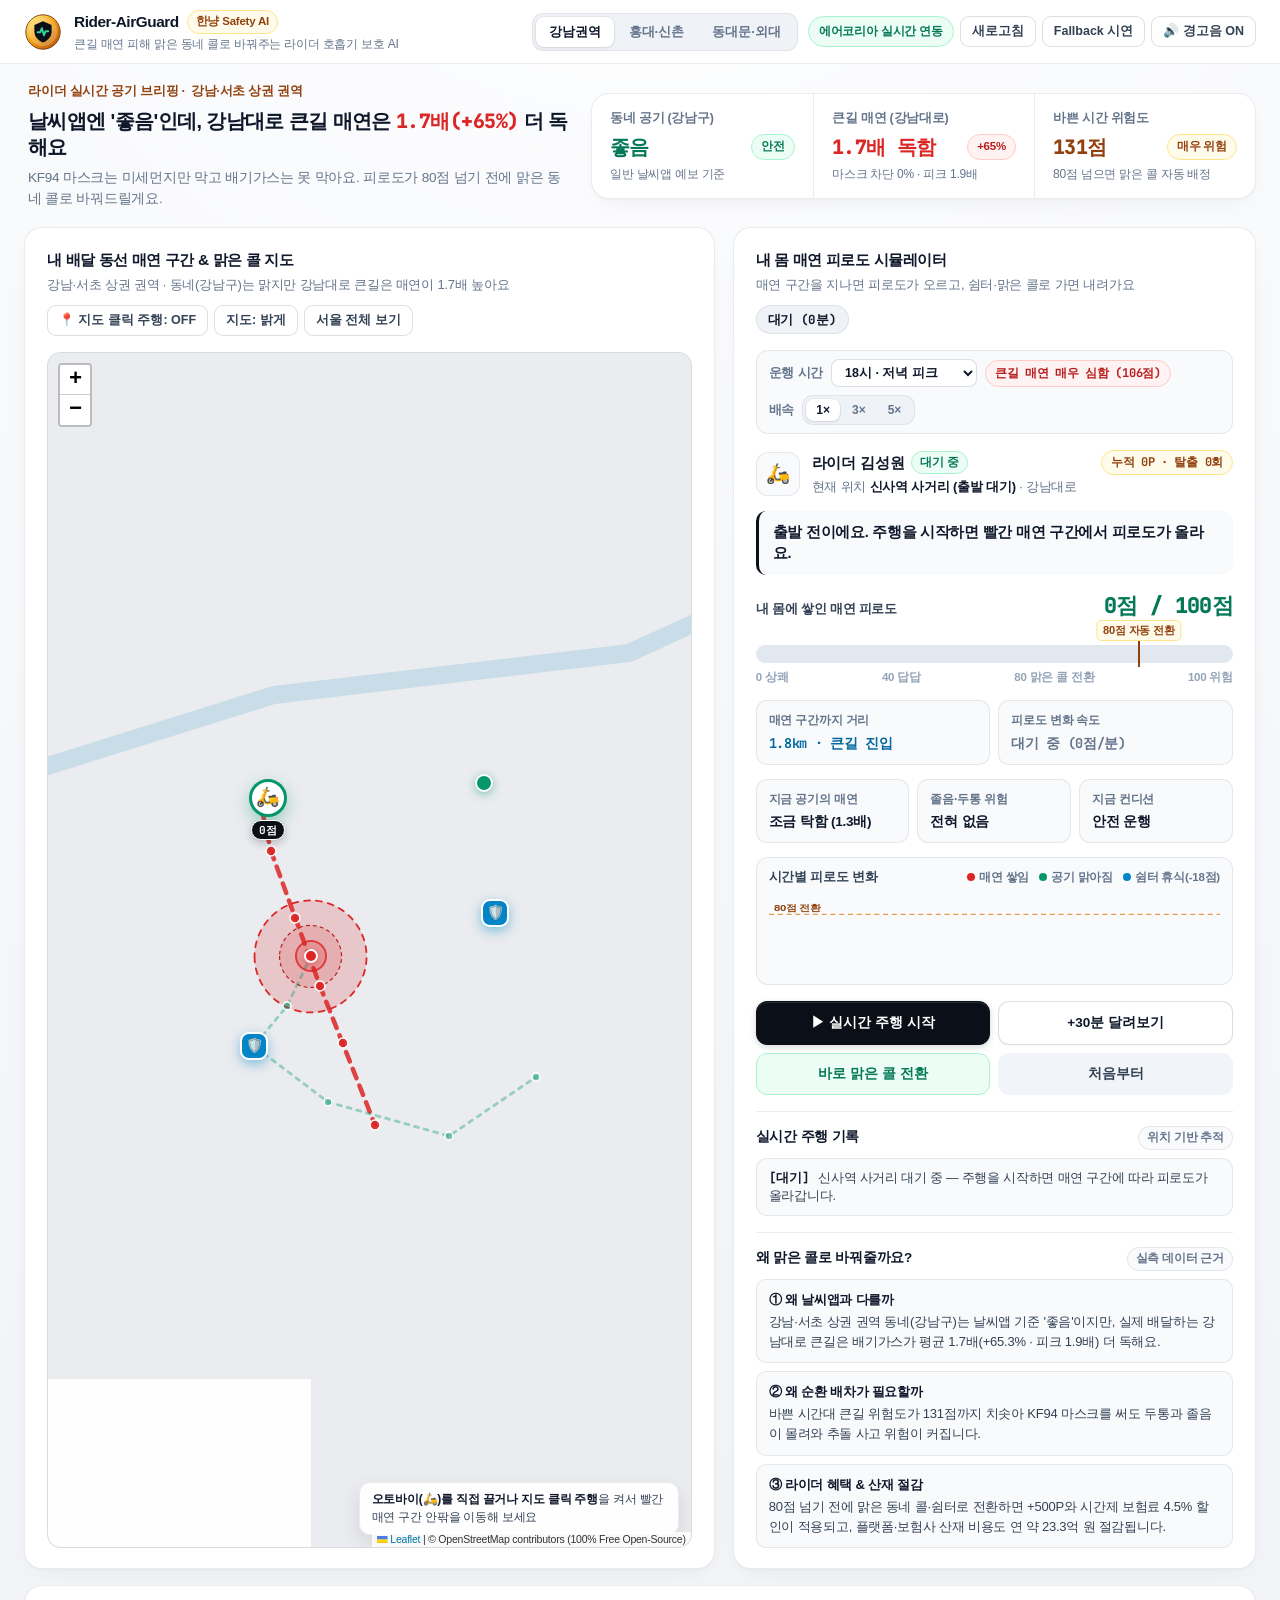
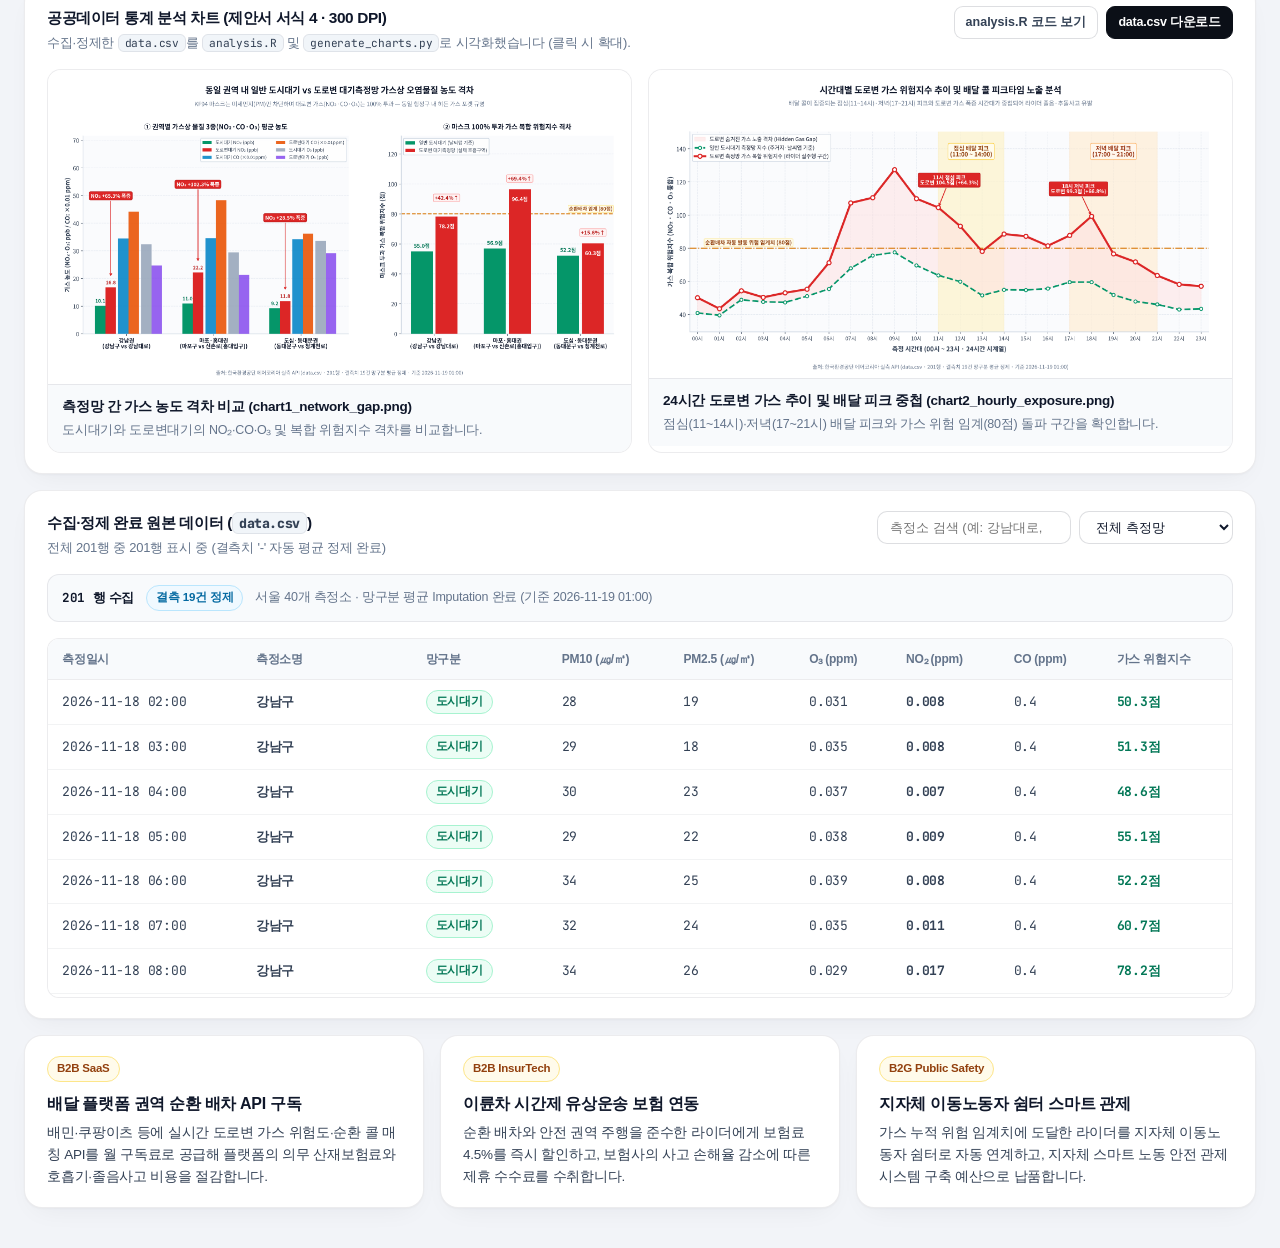
==== commit 465b789f: "Improve rider-first UX: compact side-by-side KPI dock and plain Korean labels" ====
--- a/index.html
+++ b/index.html
@@ -38,7 +38,7 @@
             <span class="brand-wordmark">Rider-AirGuard</span>
             <span class="hannyang-stamp">한냥 Safety AI</span>
           </div>
-          <p class="brand-sub">도로변 가스 격차 분석 기반 배달 라이더 권역 순환 배차 관제 · R프로그래밍 공공데이터 연계</p>
+          <p class="brand-sub">큰길 매연 피해 맑은 동네 콜로 바꿔주는 라이더 호흡기 보호 AI</p>
         </div>
       </div>
 
@@ -51,7 +51,7 @@
 
         <div class="utility-controls">
           <span id="apiStatusBadge" class="status-badge status-live">
-            에어코리아 v1.3 연동
+            에어코리아 실시간 연동
           </span>
           <button type="button" id="btnRefreshLive" class="btn-mini" title="실제 에어코리아 API에서 최신 데이터 다시 수집">
             새로고침
@@ -68,55 +68,45 @@
   </header>
 
   <div class="page-shell">
-    <!-- Toss 스타일 직관적 요약 타이틀 -->
-    <section class="hero-summary" aria-label="선택 권역 요약">
-      <div>
-        <div class="hero-kicker">제1회 동양AI빅데이터융합 공모전 · 실시간 공공데이터 측정망 비교</div>
+    <!-- 상단 통합 요약 바: 좌측 라이더 브리핑 + 우측 한눈에 보는 3열 비교 도크 -->
+    <section class="hero-overview-grid" aria-label="선택 권역 라이더 공기 브리핑 및 핵심 지표">
+      <div class="hero-summary">
+        <div class="hero-kicker">라이더 실시간 공기 브리핑 · <span id="heroZoneBadge">강남·서초 상권</span></div>
         <h1 id="heroRegionHeadline">
-          강남·서초 상권, 도로변 이산화질소가 도시보다 <span class="hero-highlight">+65.3%</span> 높아요
+          날씨앱엔 '좋음'인데, 강남대로 큰길 매연은 <span class="hero-highlight mono-num">1.7배(+65%)</span> 더 독해요
         </h1>
         <p id="heroRegionSub" class="hero-desc">
-          강남구(도시대기) 날씨앱은 평온하지만 강남대로 주행 구간은 가스 포켓이 형성돼 라이더 환기 전환이 필요합니다.
+          KF94 마스크는 미세먼지만 막고 배기가스는 못 막아요. 피로도가 80점 넘기 전에 맑은 동네 콜로 바꿔드릴게요.
         </p>
       </div>
-    </section>
-
-    <!-- 핵심 KPI 4종 (균일한 세라믹 화이트 카드, 1카드 1핵심 수치) -->
-    <section class="kpi-strip" aria-label="선택 권역 실시간 측정망 격차 지표">
-      <div class="kpi-card">
-        <span class="kpi-label">날씨앱 기준 · 도시대기 (<span id="kpiUrbanName">강남구</span>)</span>
-        <div class="kpi-value-row">
-          <strong id="kpiUrbanPm10" class="mono-num text-emerald">27.5 ㎍/㎥</strong>
-          <span id="kpiUrbanGrade" class="pill pill-safe">좋음</span>
-        </div>
-        <span id="kpiUrbanSub" class="kpi-foot">NO₂ 0.0101 ppm · 가스 위험지수 55.0점</span>
-      </div>
-
-      <div class="kpi-card">
-        <span class="kpi-label">실제 주행로 · 도로변 (<span id="kpiRoadName">강남대로</span>)</span>
-        <div class="kpi-value-row">
-          <strong id="kpiRoadNo2" class="mono-num text-rose">0.0168 ppm</strong>
-          <span id="kpiGapBadge" class="pill pill-danger">NO₂ +65.3%</span>
-        </div>
-        <span id="kpiRoadSub" class="kpi-foot">KF94 마스크 가스 방어율 0% · 피크 0.032 ppm</span>
-      </div>
-
-      <div class="kpi-card">
-        <span class="kpi-label">피크타임 도로변 가스 복합 위험지수</span>
-        <div class="kpi-value-row">
-          <strong id="kpiRiskPeak" class="mono-num text-amber">108.4 점</strong>
-          <span id="kpiRiskGrade" class="pill pill-warn">임계치 초과</span>
-        </div>
-        <span id="kpiRiskSub" class="kpi-foot">누적 80점 도달 시 외곽 청정 순환 배차 자동 발동</span>
-      </div>
-
-      <div class="kpi-card">
-        <span class="kpi-label">에어코리아 수집 · 결측치 정제</span>
-        <div class="kpi-value-row">
-          <strong id="kpiRowsCount" class="mono-num text-sky">201 행</strong>
-          <span id="kpiImputeBadge" class="pill pill-info">결측 19건 정제</span>
-        </div>
-        <span id="kpiMetaFoot" class="kpi-foot">서울 40개 측정소 · 망구분 평균 Imputation 완료</span>
+
+      <div class="rider-kpi-dock" role="region" aria-label="핵심 비교 요약">
+        <div class="dock-metric">
+          <span class="dock-label">동네 공기 (<span id="kpiUrbanName">강남구</span>)</span>
+          <div class="dock-value-row">
+            <strong id="kpiUrbanPm10" class="text-emerald">좋음</strong>
+            <span id="kpiUrbanGrade" class="pill pill-safe">안전</span>
+          </div>
+          <span id="kpiUrbanSub" class="dock-foot">일반 날씨앱 예보 기준</span>
+        </div>
+
+        <div class="dock-metric">
+          <span class="dock-label">큰길 매연 (<span id="kpiRoadName">강남대로</span>)</span>
+          <div class="dock-value-row">
+            <strong id="kpiRoadNo2" class="mono-num text-rose">1.7배 독함</strong>
+            <span id="kpiGapBadge" class="pill pill-danger">+65%</span>
+          </div>
+          <span id="kpiRoadSub" class="dock-foot">마스크 차단 0% · 피크 1.9배</span>
+        </div>
+
+        <div class="dock-metric">
+          <span class="dock-label">바쁜 시간 위험도</span>
+          <div class="dock-value-row">
+            <strong id="kpiRiskPeak" class="mono-num text-amber">131점</strong>
+            <span id="kpiRiskGrade" class="pill pill-warn">매우 위험</span>
+          </div>
+          <span id="kpiRiskSub" class="dock-foot">80점 넘으면 맑은 콜 자동 배정</span>
+        </div>
       </div>
     </section>
 
@@ -126,18 +116,18 @@
       <section class="studio-panel map-panel" aria-label="배차 관제 인터랙티브 지도">
         <div class="panel-header">
           <div>
-            <h2>실시간 히든 가스 포켓 &amp; 순환 배차 지도</h2>
-            <p id="mapSubtitle" class="panel-sub">도시대기(주거지) vs 도로변대기(대로변) 측정망 격차 및 이동노동자 쉼터 위치</p>
+            <h2>내 배달 동선 매연 구간 &amp; 맑은 콜 지도</h2>
+            <p id="mapSubtitle" class="panel-sub">동네 공기와 큰길 매연 차이, 가까운 라이더 쉼터 위치를 한눈에 확인하세요</p>
           </div>
           <div class="map-controls">
-            <button type="button" id="btnMapClickDrive" class="btn-mini btn-mini-outline" title="활성화 후 지도를 클릭하면 라이더가 해당 위치로 주행합니다">
+            <button type="button" id="btnMapClickDrive" class="btn-mini btn-mini-outline" title="활성화 후 지도를 클릭하면 오토바이가 해당 위치로 이동합니다">
               📍 지도 클릭 주행: OFF
             </button>
-            <button type="button" id="btnTileToggle" class="btn-mini btn-mini-outline" title="지도 타일 테마 전환">
-              지도 테마: 라이트
+            <button type="button" id="btnTileToggle" class="btn-mini btn-mini-outline" title="지도 밝기 테마 전환">
+              지도: 밝게
             </button>
             <button type="button" id="btnToggleAllStations" class="btn-mini btn-mini-outline" title="서울 전역 40개 측정소 마커 표시 전환">
-              서울 전체 측정소
+              서울 전체 보기
             </button>
           </div>
         </div>
@@ -147,41 +137,41 @@
 
           <!-- 순환 배차 발동 토스트 (깔끔한 화이트 글래스 카드) -->
           <div id="mapDispatchOverlay" class="map-dispatch-overlay hidden" role="alert">
-            <div class="overlay-badge" id="mapOverlayBadge">AI 권역 탈출 순환 배차 발동</div>
-            <div class="overlay-title" id="mapOverlayTitle">외곽 청정 주거권역 행 우선 배차 경로 전환 완료</div>
-            <div class="overlay-desc" id="mapOverlayDesc">배달 지연 0분 · 인근 이동노동자 쉼터 경유 환기 회복 중</div>
+            <div class="overlay-badge" id="mapOverlayBadge">맑은 동네 콜 자동 전환</div>
+            <div class="overlay-title" id="mapOverlayTitle">공기 맑은 외곽 동네 콜로 안전하게 이동 중</div>
+            <div class="overlay-desc" id="mapOverlayDesc">배달 지연 0분 · 가까운 라이더 쉼터 거쳐 바로 회복</div>
           </div>
 
           <div class="map-legend">
-            <div class="legend-item"><span class="dot dot-green"></span> 도시대기 측정소 (날씨앱 기준)</div>
-            <div class="legend-item"><span class="dot dot-red"></span> 도로변 가스 포켓 (NO₂·CO·O₃)</div>
-            <div class="legend-item"><span class="dot dot-blue"></span> 이동노동자 쉼터 (-18점 환기)</div>
-            <div class="legend-item"><span class="line-sample line-red"></span> 고농도 노출 대로변</div>
-            <div class="legend-item"><span class="line-sample line-cyan"></span> 지연 0분 청정 순환 경로</div>
+            <div class="legend-item"><span class="dot dot-green"></span> 동네 공기 (날씨앱 기준)</div>
+            <div class="legend-item"><span class="dot dot-red"></span> 큰길 매연 집중 구간 (마스크 통과)</div>
+            <div class="legend-item"><span class="dot dot-blue"></span> 라이더 쉼터 (-18점 바로 회복)</div>
+            <div class="legend-item"><span class="line-sample line-red"></span> 매연 많은 큰길 배달</div>
+            <div class="legend-item"><span class="line-sample line-cyan"></span> 지연 0분 맑은 동네 순환길</div>
           </div>
 
           <div class="map-hint-chip">
-            <strong>라이더(🛵)를 직접 끌거나</strong> <strong>지도 클릭 주행</strong>을 켜서 포켓 안팎의 수치 변화를 확인해 보세요
+            <strong>오토바이(🛵)를 직접 끌거나</strong> <strong>지도 클릭 주행</strong>을 켜서 빨간 매연 구간 안팎을 이동해 보세요
           </div>
         </div>
       </section>
 
-      <!-- C. 우측 패널: 라이더 가스 누적 게이지 & 순환 배차 시뮬레이터 -->
-      <aside class="studio-panel simulator-panel" aria-label="라이더 가스 누적 게이지 및 순환 배차 시뮬레이터">
+      <!-- C. 우측 패널: 라이더 매연 피로도 & 순환 배차 시뮬레이터 -->
+      <aside class="studio-panel simulator-panel" aria-label="라이더 매연 피로도 및 순환 배차 시뮬레이터">
         <div class="panel-header">
           <div>
-            <h2>라이더 호흡기 보호 시뮬레이터</h2>
-            <p class="panel-sub">가스 포켓 통과 시 피폭 상승 · 쉼터 및 순환 배차 시 회복</p>
+            <h2>내 몸 매연 피로도 시뮬레이터</h2>
+            <p class="panel-sub">매연 구간을 지나면 피로도가 오르고, 쉼터·맑은 콜로 가면 내려가요</p>
           </div>
           <span id="simStepBadge" class="step-badge mono-num">대기 (0분)</span>
         </div>
 
-        <!-- 운행 시간대 (data.csv 24h 실측 연동) & 배속 -->
+        <!-- 운행 시간대 & 배속 -->
         <div class="sim-env-bar">
           <div class="env-group">
             <label for="simHourSelect" class="env-label">운행 시간</label>
             <select id="simHourSelect" class="env-select" aria-label="시뮬레이션 운행 시간대 선택"></select>
-            <span id="simHourContext" class="hour-context-pill mono-num">도로변 105.5점</span>
+            <span id="simHourContext" class="hour-context-pill mono-num">큰길 매연 심함 (106점)</span>
           </div>
           <div class="env-group">
             <span class="env-label">배속</span>
@@ -204,31 +194,31 @@
                 <span id="esgScoreBadge" class="esg-pill mono-num">누적 0P · 탈출 0회</span>
               </div>
               <div class="rider-meta">
-                현재 구간 <strong id="simSegmentName">신사역 사거리 (출발 대기)</strong> · <span id="simZoneName">강남대로</span>
+                현재 위치 <strong id="simSegmentName">신사역 사거리 (출발 대기)</strong> · <span id="simZoneName">강남대로</span>
               </div>
             </div>
           </div>
 
           <div class="sim-headline-box">
-            <p id="simStatusHeadline" class="sim-headline-text">출발 대기 중이에요. 주행을 시작하면 포켓 구간을 지날 때 수치가 올라요.</p>
+            <p id="simStatusHeadline" class="sim-headline-text">출발 대기 중이에요. 주행을 시작하면 큰길 매연 구간에서 피로도가 올라요.</p>
           </div>
 
           <!-- 누적 흡입 게이지 바 -->
           <div class="gauge-block">
             <div class="gauge-header">
-              <span>마스크 투과 가스 누적 흡입량</span>
+              <span>내 몸에 쌓인 매연 피로도</span>
               <strong id="gaugeScoreText" class="gauge-score mono-num">0점 / 100점</strong>
             </div>
             <div class="gauge-track">
               <div id="gaugeFill" class="gauge-fill" style="width: 0%;"></div>
-              <div class="gauge-threshold" title="임계치 80점: 순환 배차 자동 발동">
-                <span>80점 기준</span>
+              <div class="gauge-threshold" title="80점 도달 시 맑은 동네 콜 자동 배정">
+                <span>80점 자동 전환</span>
               </div>
             </div>
             <div class="gauge-scale">
-              <span>0 안전</span>
-              <span>40 주의</span>
-              <span>80 순환 발동</span>
+              <span>0 상쾌</span>
+              <span>40 답답</span>
+              <span>80 맑은 콜 전환</span>
               <span>100 위험</span>
             </div>
           </div>
@@ -236,44 +226,44 @@
           <!-- 공간 위치 & 변화율 -->
           <div class="spatial-status-bar">
             <div class="spatial-cell">
-              <span class="sp-label">가스 포켓 거리</span>
-              <strong id="simPocketDist" class="sp-val mono-num text-emerald">1,800m · 포켓 외곽</strong>
+              <span class="sp-label">매연 구간까지 거리</span>
+              <strong id="simPocketDist" class="sp-val mono-num text-emerald">1.8km 밖 · 맑음</strong>
             </div>
             <div class="spatial-cell">
-              <span class="sp-label">분당 게이지 변화</span>
-              <strong id="simDeltaRate" class="sp-val mono-num text-slate">0.0점/분 (대기 중)</strong>
-            </div>
-          </div>
-
-          <!-- 생체·대기 텔레메트리 -->
+              <span class="sp-label">피로도 변화 속도</span>
+              <strong id="simDeltaRate" class="sp-val mono-num text-slate">대기 중 (0점/분)</strong>
+            </div>
+          </div>
+
+          <!-- 라이더 직관 컨디션 텔레메트리 (어려운 기호 없이 바로 이해) -->
           <div class="telemetry-grid">
             <div class="tele-box">
-              <span class="tele-label">현재 흡입 NO₂</span>
-              <strong id="teleNo2" class="tele-val mono-num">0.0101 ppm</strong>
+              <span class="tele-label">지금 공기의 매연</span>
+              <strong id="teleNo2" class="tele-val">동네와 비슷 (1.0배)</strong>
             </div>
             <div class="tele-box">
-              <span class="tele-label">CO-Hb 추정치</span>
-              <strong id="teleCohb" class="tele-val mono-num">0.7 %</strong>
+              <span class="tele-label">졸음·두통 위험</span>
+              <strong id="teleCohb" class="tele-val">전혀 없음</strong>
             </div>
             <div class="tele-box">
-              <span class="tele-label">집중·산소 상태</span>
-              <strong id="teleAlertLevel" class="tele-val text-emerald">정상 (집중 양호)</strong>
+              <span class="tele-label">지금 컨디션</span>
+              <strong id="teleAlertLevel" class="tele-val text-emerald">안전 운행</strong>
             </div>
           </div>
 
           <!-- 실시간 SVG 추이 그래프 -->
           <div class="trend-chart-wrap">
             <div class="trend-header">
-              <span>피폭 · 환기 추이</span>
+              <span>시간별 피로도 변화</span>
               <span class="trend-legend">
-                <span><i class="lg-dot lg-red"></i>피폭</span>
-                <span><i class="lg-dot lg-green"></i>환기회복</span>
-                <span><i class="lg-dot lg-blue"></i>쉼터(-18점)</span>
+                <span><i class="lg-dot lg-red"></i>매연 쌓임</span>
+                <span><i class="lg-dot lg-green"></i>공기 맑아짐</span>
+                <span><i class="lg-dot lg-blue"></i>쉼터 휴식(-18점)</span>
               </span>
             </div>
-            <svg id="simTrendSvg" class="trend-svg" viewBox="0 0 360 78" preserveAspectRatio="none" aria-label="실시간 가스 게이지 변화 그래프">
+            <svg id="simTrendSvg" class="trend-svg" viewBox="0 0 360 78" preserveAspectRatio="none" aria-label="실시간 매연 피로도 변화 그래프">
               <line x1="0" y1="19.4" x2="360" y2="19.4" stroke="#D97706" stroke-width="1.2" stroke-dasharray="4 3" opacity="0.7" />
-              <text x="4" y="15" fill="#92400E" font-size="9" font-weight="700">80점 기준</text>
+              <text x="4" y="15" fill="#92400E" font-size="9" font-weight="700">80점 전환</text>
               <path id="simTrendArea" d="" fill="rgba(220, 38, 38, 0.12)" />
               <path id="simTrendPath" d="" fill="none" stroke="#DC2626" stroke-width="2.2" stroke-linecap="round" stroke-linejoin="round" />
               <g id="simTrendMarkers"></g>
@@ -284,42 +274,42 @@
         <!-- 조작 버튼 (Obsidian Primary CTA + Clean Outlines) -->
         <div class="sim-actions-grid">
           <button type="button" id="btnSimPlayPause" class="btn-ink">
-            ▶ 실시간 구간 주행 시작
+            ▶ 실시간 주행 시작
           </button>
           <button type="button" id="btnSimStep" class="btn-outline">
-            +30분 구간 주행
+            +30분 달려보기
           </button>
           <button type="button" id="btnManualEscape" class="btn-escape-action">
-            수동 순환배차 전환
+            바로 맑은 콜 전환
           </button>
           <button type="button" id="btnSimReset" class="btn-ghost">
-            초기화
+            처음부터
           </button>
         </div>
 
         <!-- 순환 배차 발동 카드 -->
         <div id="dispatchApprovalCard" class="dispatch-card hidden" role="status">
           <div class="dispatch-header">
-            <span id="dispatchPill" class="dispatch-pill">순환 배차 가동 중</span>
-            <h3 id="dispatchHeadline">외곽 청정 주거권역 행 우선 순환 배차가 시작되었어요</h3>
+            <span id="dispatchPill" class="dispatch-pill">맑은 동네 콜 배차 중</span>
+            <h3 id="dispatchHeadline">배달 시간 손해 없이 공기 맑은 동네 콜로 바꿔드렸어요</h3>
           </div>
           <div class="dispatch-body">
             <div class="dispatch-row">
-              <span class="d-key">우선 배차 콜</span>
+              <span class="d-key">새 배정 콜</span>
               <span class="d-val text-sky" id="dispatchOrderTitle">도곡·개포 양재천변 청정 주거단지 행 단건배달</span>
             </div>
             <div class="dispatch-row">
-              <span class="d-key">배달 지연</span>
-              <span class="d-val text-emerald" id="dispatchDelay">0분 (차량 흐름 원활한 외곽 주거지 행 우선 배정)</span>
+              <span class="d-key">배달 시간 지연</span>
+              <span class="d-val text-emerald" id="dispatchDelay">0분 (차량 흐름 원활한 외곽 동네 콜 우선 배정)</span>
             </div>
             <div class="dispatch-row">
-              <span class="d-key">환기·쉼터 연계</span>
+              <span class="d-key">가까운 쉼터</span>
               <span class="d-val" id="dispatchShelter">서초 휴서울 이동노동자 쉼터 경유</span>
             </div>
             <div class="dispatch-rewards">
               <span class="reward-chip" id="rewardPointsChip">그린 포인트 +500P 예정</span>
               <span class="reward-chip">시간제 보험료 4.5% 할인</span>
-              <span class="reward-chip">추돌사고 위험 65% 감소</span>
+              <span class="reward-chip">사고 위험 65% 감소</span>
             </div>
           </div>
         </div>
@@ -327,19 +317,19 @@
         <!-- 실시간 구간 관제 로그 -->
         <div class="section-divider">
           <div class="briefing-title">
-            <span>실시간 관제 로그</span>
-            <span class="briefing-tag">좌표 기반 추적</span>
+            <span>실시간 주행 기록</span>
+            <span class="briefing-tag">위치 기반 추적</span>
           </div>
           <ul id="simEventLog" class="event-log-list">
-            <li><span class="ev-time">[대기]</span> 신사역 사거리 대기 중 — 주행 시작 시 구간별 피폭량이 실시간 누적됩니다.</li>
+            <li><span class="ev-time">[대기]</span> 신사역 사거리 대기 중 — 주행 시작 시 매연 구간 통과에 따라 피로도가 바뀝니다.</li>
           </ul>
         </div>
 
-        <!-- AI 산재·보험 손해율 분석 브리핑 -->
+        <!-- 왜 필요한가요? 브리핑 -->
         <div class="section-divider">
           <div class="briefing-title">
-            <span>AI 산재·보험 손해율 분석</span>
-            <span class="briefing-tag">data.csv 실측</span>
+            <span>왜 맑은 콜로 바꿔줄까요?</span>
+            <span class="briefing-tag">실측 데이터 근거</span>
           </div>
           <ul id="aiBriefingList" class="briefing-list">
             <li>데이터 분석 결과를 불러오는 중입니다...</li>
@@ -395,6 +385,12 @@
             <option value="도시대기">도시대기만 보기</option>
           </select>
         </div>
+      </div>
+
+      <div class="data-proof-strip" aria-label="공공데이터 수집 및 결측 정제 현황">
+        <span class="proof-pill proof-rows"><strong id="kpiRowsCount" class="mono-num">201 행</strong> 수집</span>
+        <span id="kpiImputeBadge" class="pill pill-info">결측 19건 정제</span>
+        <span id="kpiMetaFoot" class="proof-meta">서울 40개 측정소 · 망구분 평균 Imputation 완료</span>
       </div>
 
       <div class="table-scroll">
--- a/static/css/style.css
+++ b/static/css/style.css
@@ -404,24 +404,30 @@
 }
 
 /* =========================================================
-   Main Page Container & Toss Hero Intro
+   Main Page Container & Horizontal Rider Overview Bar
 ========================================================= */
 .page-shell {
   max-width: 1480px;
   margin: 0 auto;
-  padding: 20px 24px 40px;
+  padding: 16px 24px 40px;
   display: flex;
   flex-direction: column;
+  gap: 16px;
+}
+
+.hero-overview-grid {
+  display: grid;
+  grid-template-columns: 1.04fr 1.26fr;
+  align-items: center;
   gap: 18px;
 }
 
 .hero-summary {
   display: flex;
-  flex-wrap: wrap;
-  align-items: flex-end;
-  justify-content: space-between;
-  gap: 10px 20px;
-  padding: 4px 2px 2px;
+  flex-direction: column;
+  justify-content: center;
+  gap: 6px;
+  padding: 2px 4px;
 }
 
 .hero-kicker {
@@ -431,15 +437,14 @@
   font-size: 12.5px;
   font-weight: 700;
   color: var(--brand-gold-deep);
-  margin-bottom: 4px;
 }
 
 .hero-summary h1 {
   margin: 0;
-  font-size: 1.55rem;
+  font-size: 1.42rem;
   font-weight: 800;
   letter-spacing: -0.03em;
-  line-height: 1.3;
+  line-height: 1.32;
   color: var(--ink-primary);
 }
 
@@ -448,55 +453,90 @@
 }
 
 .hero-desc {
-  margin: 4px 0 0;
+  margin: 2px 0 0;
   font-size: 13.5px;
   color: var(--ink-muted);
+  line-height: 1.5;
 }
 
 /* =========================================================
-   KPI Summary Strip (Uniform Ceramic White — Toss Clarity)
+   Unified Side-by-Side Rider KPI Dock (One Ceramic Card)
 ========================================================= */
-.kpi-strip {
+.rider-kpi-dock {
+  background: var(--bg-surface);
+  border: 1px solid var(--border-hairline);
+  border-radius: var(--radius-panel);
+  box-shadow: var(--shadow-panel);
   display: grid;
-  grid-template-columns: repeat(4, minmax(0, 1fr));
-  gap: 14px;
-}
-
-.kpi-card {
-  background: var(--bg-surface);
-  border: 1px solid var(--border-hairline);
-  border-radius: var(--radius-panel);
-  padding: 18px 20px;
-  box-shadow: var(--shadow-panel);
+  grid-template-columns: repeat(3, minmax(0, 1fr));
+  overflow: hidden;
+}
+
+.dock-metric {
+  padding: 15px 18px;
   display: flex;
   flex-direction: column;
-  gap: 8px;
-}
-
-.kpi-label {
-  font-size: 13px;
+  justify-content: center;
+  gap: 6px;
+  min-width: 0;
+}
+
+.dock-metric + .dock-metric {
+  border-left: 1px solid var(--border-hairline);
+}
+
+.dock-label {
+  font-size: 12.5px;
   color: var(--ink-muted);
   font-weight: 600;
-}
-
-.kpi-value-row {
-  display: flex;
-  align-items: baseline;
+  white-space: nowrap;
+  overflow: hidden;
+  text-overflow: ellipsis;
+}
+
+.dock-value-row {
+  display: flex;
+  align-items: center;
   justify-content: space-between;
-  gap: 10px;
-}
-
-.kpi-value-row strong {
-  font-size: 1.65rem;
+  gap: 8px;
+  flex-wrap: wrap;
+}
+
+.dock-value-row strong {
+  font-size: 1.42rem;
   font-weight: 800;
   letter-spacing: -0.03em;
   line-height: 1.15;
-}
-
-.kpi-foot {
+  white-space: nowrap;
+}
+
+.dock-foot {
+  font-size: 12px;
+  color: var(--ink-muted);
+  line-height: 1.4;
+}
+
+/* Lower Data Proof Strip inside data.csv Verification Panel */
+.data-proof-strip {
+  display: flex;
+  flex-wrap: wrap;
+  align-items: center;
+  gap: 8px 12px;
+  padding: 10px 14px;
+  background: var(--bg-subtle);
+  border: 1px solid var(--border-hairline);
+  border-radius: var(--radius-sub);
   font-size: 12.5px;
+  color: var(--ink-secondary);
+}
+
+.proof-pill {
+  font-weight: 700;
+  color: var(--ink-primary);
+}
+
+.proof-meta {
   color: var(--ink-muted);
-  line-height: 1.45;
 }
 
 .pill {
@@ -1616,7 +1656,7 @@
    Responsive Breakpoints
 ========================================================= */
 @media (max-width: 1180px) {
-  .kpi-strip { grid-template-columns: repeat(2, minmax(0, 1fr)); }
+  .hero-overview-grid { grid-template-columns: 1fr; gap: 14px; }
   .main-grid { grid-template-columns: 1fr; }
   .map-wrapper, #dispatchMap { min-height: 460px; }
   .charts-grid { grid-template-columns: 1fr; }
@@ -1626,8 +1666,9 @@
 @media (max-width: 680px) {
   .page-shell { padding: 14px 16px 32px; }
   .topbar-inner { padding: 10px 16px; }
-  .hero-summary h1 { font-size: 1.28rem; }
-  .kpi-strip { grid-template-columns: 1fr; }
+  .hero-summary h1 { font-size: 1.24rem; }
+  .rider-kpi-dock { grid-template-columns: 1fr; }
+  .dock-metric + .dock-metric { border-left: none; border-top: 1px solid var(--border-hairline); }
   .sim-actions-grid { grid-template-columns: 1fr; }
   .spatial-status-bar { grid-template-columns: 1fr; }
   .telemetry-grid { grid-template-columns: 1fr; }
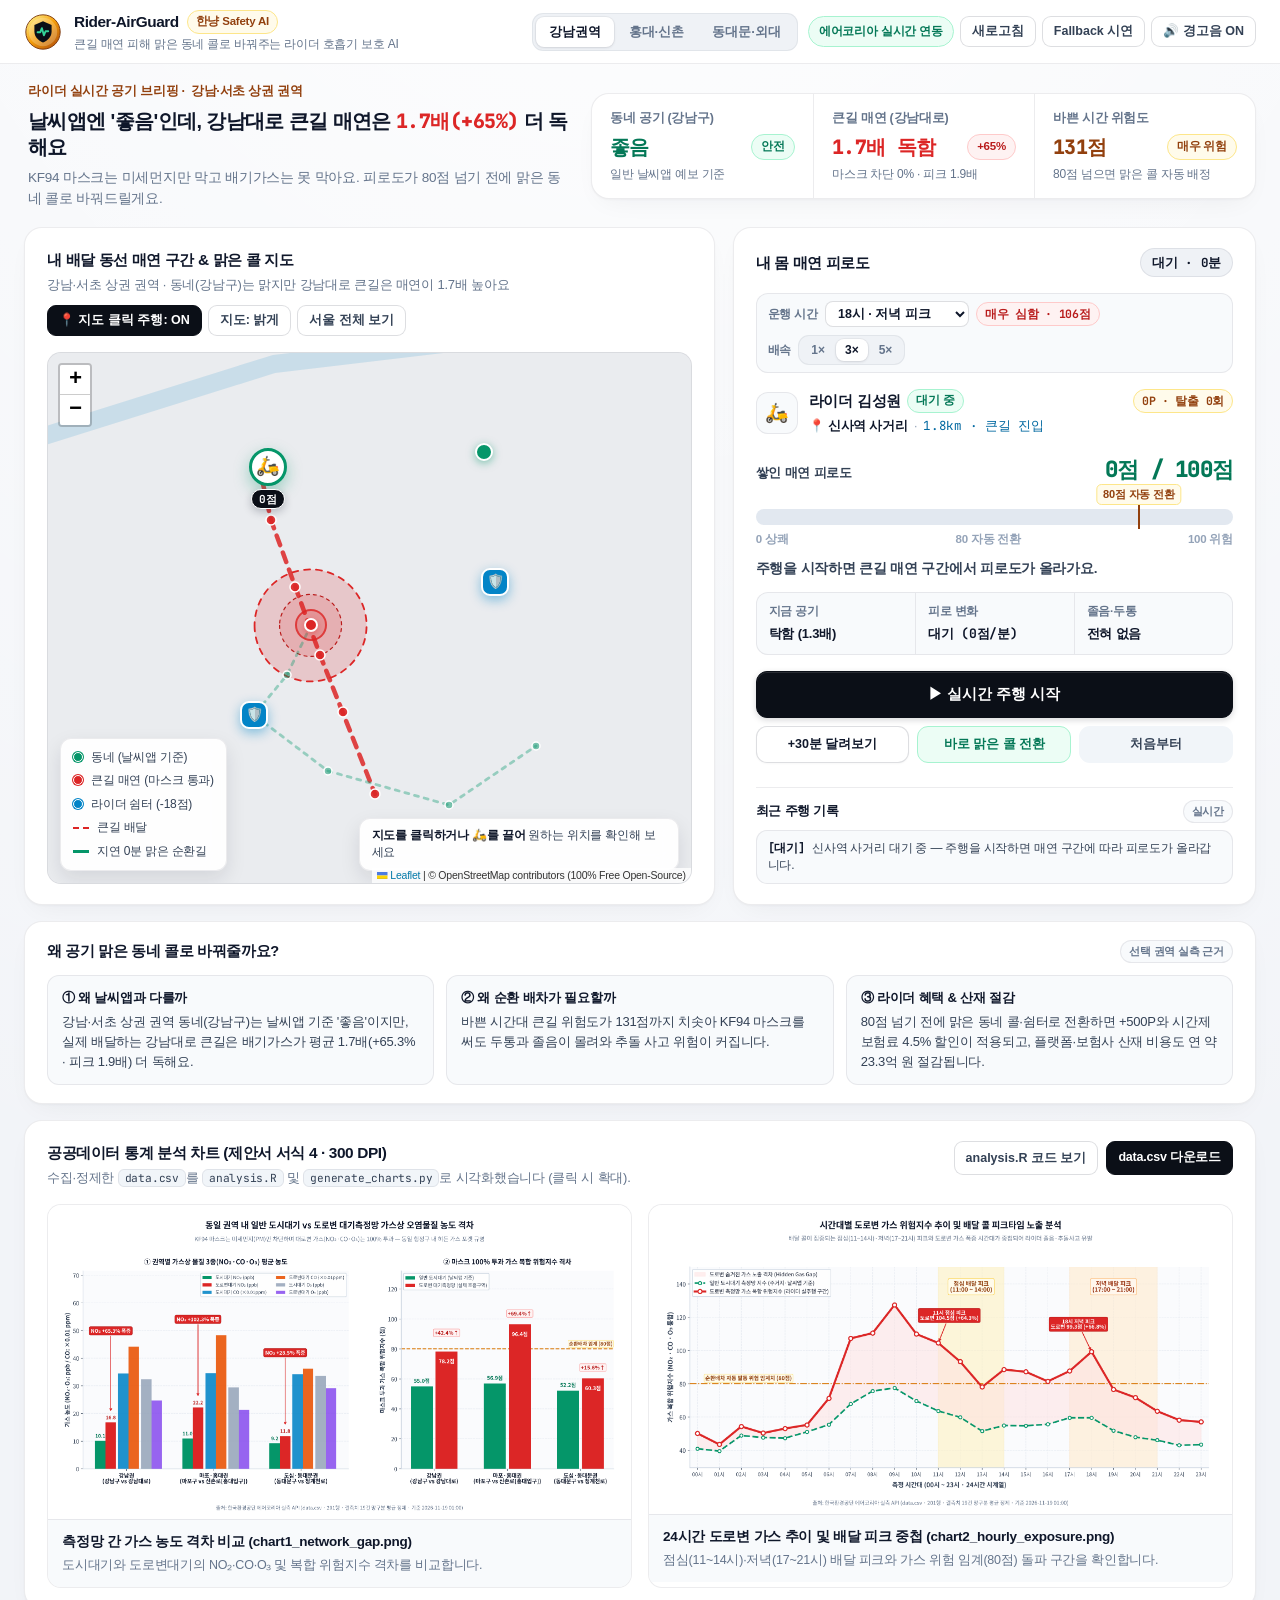
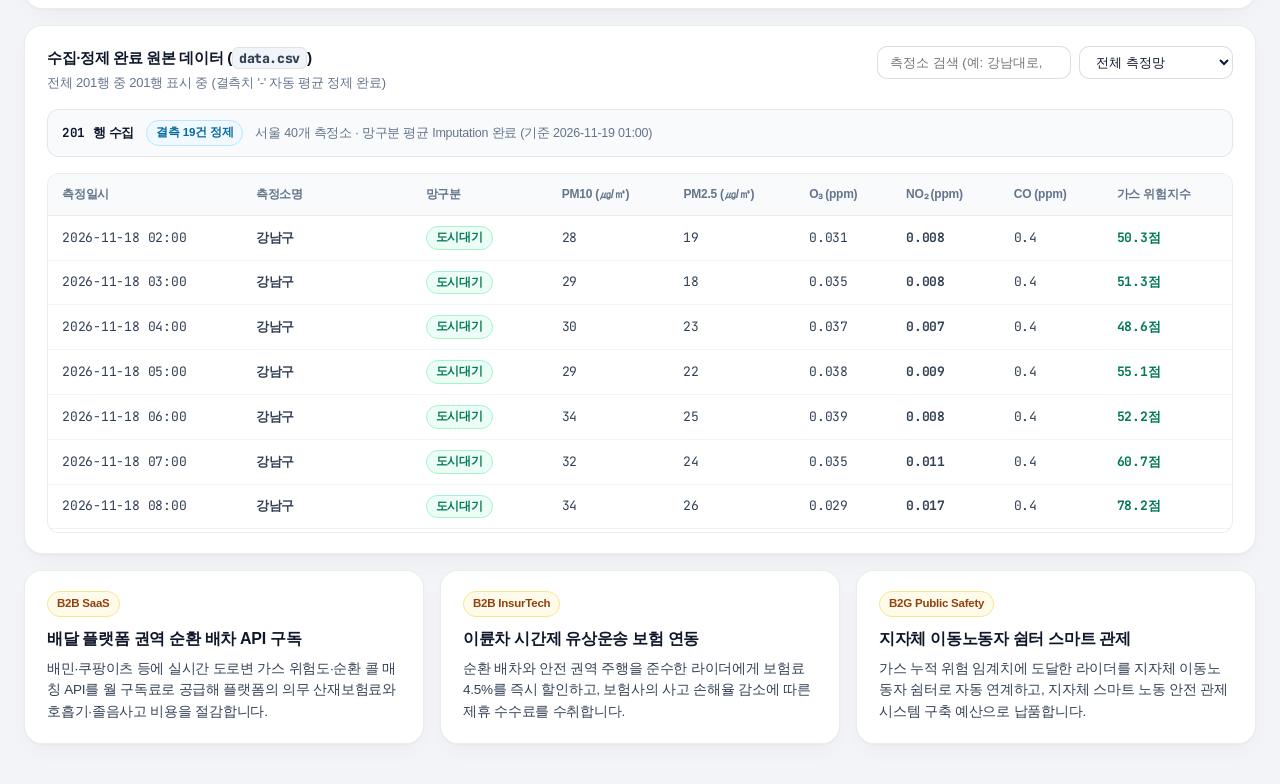
==== commit b5125d86: "Simplify simulator readability, enable default map-click driving, and move briefing to 3-column band" ====
--- a/index.html
+++ b/index.html
@@ -120,8 +120,8 @@
             <p id="mapSubtitle" class="panel-sub">동네 공기와 큰길 매연 차이, 가까운 라이더 쉼터 위치를 한눈에 확인하세요</p>
           </div>
           <div class="map-controls">
-            <button type="button" id="btnMapClickDrive" class="btn-mini btn-mini-outline" title="활성화 후 지도를 클릭하면 오토바이가 해당 위치로 이동합니다">
-              📍 지도 클릭 주행: OFF
+            <button type="button" id="btnMapClickDrive" class="btn-mini btn-mini-active" title="지도를 클릭하면 오토바이가 해당 위치로 이동합니다">
+              📍 지도 클릭 주행: ON
             </button>
             <button type="button" id="btnTileToggle" class="btn-mini btn-mini-outline" title="지도 밝기 테마 전환">
               지도: 밝게
@@ -133,7 +133,7 @@
         </div>
 
         <div class="map-wrapper">
-          <div id="dispatchMap" class="map-light-tiles"></div>
+          <div id="dispatchMap" class="map-light-tiles map-click-active"></div>
 
           <!-- 순환 배차 발동 토스트 (깔끔한 화이트 글래스 카드) -->
           <div id="mapDispatchOverlay" class="map-dispatch-overlay hidden" role="alert">
@@ -143,47 +143,44 @@
           </div>
 
           <div class="map-legend">
-            <div class="legend-item"><span class="dot dot-green"></span> 동네 공기 (날씨앱 기준)</div>
-            <div class="legend-item"><span class="dot dot-red"></span> 큰길 매연 집중 구간 (마스크 통과)</div>
-            <div class="legend-item"><span class="dot dot-blue"></span> 라이더 쉼터 (-18점 바로 회복)</div>
-            <div class="legend-item"><span class="line-sample line-red"></span> 매연 많은 큰길 배달</div>
-            <div class="legend-item"><span class="line-sample line-cyan"></span> 지연 0분 맑은 동네 순환길</div>
+            <div class="legend-item"><span class="dot dot-green"></span> 동네 (날씨앱 기준)</div>
+            <div class="legend-item"><span class="dot dot-red"></span> 큰길 매연 (마스크 통과)</div>
+            <div class="legend-item"><span class="dot dot-blue"></span> 라이더 쉼터 (-18점)</div>
+            <div class="legend-item"><span class="line-sample line-red"></span> 큰길 배달</div>
+            <div class="legend-item"><span class="line-sample line-cyan"></span> 지연 0분 맑은 순환길</div>
           </div>
 
           <div class="map-hint-chip">
-            <strong>오토바이(🛵)를 직접 끌거나</strong> <strong>지도 클릭 주행</strong>을 켜서 빨간 매연 구간 안팎을 이동해 보세요
+            <strong>지도를 클릭하거나 🛵를 끌어</strong> 원하는 위치를 확인해 보세요
           </div>
         </div>
       </section>
 
-      <!-- C. 우측 패널: 라이더 매연 피로도 & 순환 배차 시뮬레이터 -->
+      <!-- C. 우측 패널: 라이더 매연 피로도 시뮬레이터 (군더더기 제거 · 1핵심 게이지 + 3요약 + 액션 우선) -->
       <aside class="studio-panel simulator-panel" aria-label="라이더 매연 피로도 및 순환 배차 시뮬레이터">
-        <div class="panel-header">
-          <div>
-            <h2>내 몸 매연 피로도 시뮬레이터</h2>
-            <p class="panel-sub">매연 구간을 지나면 피로도가 오르고, 쉼터·맑은 콜로 가면 내려가요</p>
-          </div>
-          <span id="simStepBadge" class="step-badge mono-num">대기 (0분)</span>
-        </div>
-
-        <!-- 운행 시간대 & 배속 -->
+        <div class="panel-header sim-panel-head">
+          <h2>내 몸 매연 피로도</h2>
+          <span id="simStepBadge" class="step-badge mono-num">대기 · 0분</span>
+        </div>
+
+        <!-- 운행 시간 & 배속 -->
         <div class="sim-env-bar">
           <div class="env-group">
             <label for="simHourSelect" class="env-label">운행 시간</label>
             <select id="simHourSelect" class="env-select" aria-label="시뮬레이션 운행 시간대 선택"></select>
-            <span id="simHourContext" class="hour-context-pill mono-num">큰길 매연 심함 (106점)</span>
+            <span id="simHourContext" class="hour-context-pill mono-num">매우 심함 · 106점</span>
           </div>
           <div class="env-group">
             <span class="env-label">배속</span>
             <div class="seg-track speed-seg" role="group" aria-label="주행 시뮬레이션 배속">
-              <button type="button" class="seg-btn speed-btn active" data-speed="1">1×</button>
-              <button type="button" class="seg-btn speed-btn" data-speed="3">3×</button>
+              <button type="button" class="seg-btn speed-btn" data-speed="1">1×</button>
+              <button type="button" class="seg-btn speed-btn active" data-speed="3">3×</button>
               <button type="button" class="seg-btn speed-btn" data-speed="5">5×</button>
             </div>
           </div>
         </div>
 
-        <!-- 라이더 프로필 & 대화형 상태 헤드라인 -->
+        <!-- 라이더 위치 · 피로도 게이지 · 3대 핵심 수치 -->
         <div class="rider-summary-section">
           <div class="rider-top">
             <div class="rider-avatar" aria-hidden="true">🛵</div>
@@ -191,22 +188,20 @@
               <div class="rider-name">
                 <span>라이더 김성원</span>
                 <span id="riderPhasePill" class="rider-tag">대기 중</span>
-                <span id="esgScoreBadge" class="esg-pill mono-num">누적 0P · 탈출 0회</span>
+                <span id="esgScoreBadge" class="esg-pill mono-num">0P · 탈출 0회</span>
               </div>
               <div class="rider-meta">
-                현재 위치 <strong id="simSegmentName">신사역 사거리 (출발 대기)</strong> · <span id="simZoneName">강남대로</span>
+                📍 <strong id="simSegmentName">신사역 사거리</strong>
+                <span class="meta-sep">·</span>
+                <span id="simPocketDist" class="mono-num text-sky">1.8km · 큰길 진입</span>
               </div>
             </div>
           </div>
 
-          <div class="sim-headline-box">
-            <p id="simStatusHeadline" class="sim-headline-text">출발 대기 중이에요. 주행을 시작하면 큰길 매연 구간에서 피로도가 올라요.</p>
-          </div>
-
-          <!-- 누적 흡입 게이지 바 -->
+          <!-- 핵심 피로도 게이지 -->
           <div class="gauge-block">
             <div class="gauge-header">
-              <span>내 몸에 쌓인 매연 피로도</span>
+              <span>쌓인 매연 피로도</span>
               <strong id="gaugeScoreText" class="gauge-score mono-num">0점 / 100점</strong>
             </div>
             <div class="gauge-track">
@@ -217,77 +212,48 @@
             </div>
             <div class="gauge-scale">
               <span>0 상쾌</span>
-              <span>40 답답</span>
-              <span>80 맑은 콜 전환</span>
+              <span>80 자동 전환</span>
               <span>100 위험</span>
             </div>
-          </div>
-
-          <!-- 공간 위치 & 변화율 -->
-          <div class="spatial-status-bar">
-            <div class="spatial-cell">
-              <span class="sp-label">매연 구간까지 거리</span>
-              <strong id="simPocketDist" class="sp-val mono-num text-emerald">1.8km 밖 · 맑음</strong>
-            </div>
-            <div class="spatial-cell">
-              <span class="sp-label">피로도 변화 속도</span>
-              <strong id="simDeltaRate" class="sp-val mono-num text-slate">대기 중 (0점/분)</strong>
-            </div>
-          </div>
-
-          <!-- 라이더 직관 컨디션 텔레메트리 (어려운 기호 없이 바로 이해) -->
-          <div class="telemetry-grid">
-            <div class="tele-box">
-              <span class="tele-label">지금 공기의 매연</span>
-              <strong id="teleNo2" class="tele-val">동네와 비슷 (1.0배)</strong>
-            </div>
-            <div class="tele-box">
-              <span class="tele-label">졸음·두통 위험</span>
-              <strong id="teleCohb" class="tele-val">전혀 없음</strong>
-            </div>
-            <div class="tele-box">
-              <span class="tele-label">지금 컨디션</span>
-              <strong id="teleAlertLevel" class="tele-val text-emerald">안전 운행</strong>
-            </div>
-          </div>
-
-          <!-- 실시간 SVG 추이 그래프 -->
-          <div class="trend-chart-wrap">
-            <div class="trend-header">
-              <span>시간별 피로도 변화</span>
-              <span class="trend-legend">
-                <span><i class="lg-dot lg-red"></i>매연 쌓임</span>
-                <span><i class="lg-dot lg-green"></i>공기 맑아짐</span>
-                <span><i class="lg-dot lg-blue"></i>쉼터 휴식(-18점)</span>
-              </span>
-            </div>
-            <svg id="simTrendSvg" class="trend-svg" viewBox="0 0 360 78" preserveAspectRatio="none" aria-label="실시간 매연 피로도 변화 그래프">
-              <line x1="0" y1="19.4" x2="360" y2="19.4" stroke="#D97706" stroke-width="1.2" stroke-dasharray="4 3" opacity="0.7" />
-              <text x="4" y="15" fill="#92400E" font-size="9" font-weight="700">80점 전환</text>
-              <path id="simTrendArea" d="" fill="rgba(220, 38, 38, 0.12)" />
-              <path id="simTrendPath" d="" fill="none" stroke="#DC2626" stroke-width="2.2" stroke-linecap="round" stroke-linejoin="round" />
-              <g id="simTrendMarkers"></g>
-            </svg>
-          </div>
-        </div>
-
-        <!-- 조작 버튼 (Obsidian Primary CTA + Clean Outlines) -->
-        <div class="sim-actions-grid">
-          <button type="button" id="btnSimPlayPause" class="btn-ink">
+            <p id="simStatusHeadline" class="sim-status-line">주행을 시작하면 큰길 매연 구간에서 피로도가 올라가요.</p>
+          </div>
+
+          <!-- 통합 3열 핵심 수치 독 (기존 5개 박스 통합 정리) -->
+          <div class="sim-telemetry-dock" role="region" aria-label="실시간 주행 피로 요약">
+            <div class="sim-dock-cell">
+              <span class="sim-dock-label">지금 공기</span>
+              <strong id="teleNo2" class="sim-dock-val text-sky">조금 탁함 (1.3배)</strong>
+            </div>
+            <div class="sim-dock-cell">
+              <span class="sim-dock-label">피로 변화</span>
+              <strong id="simDeltaRate" class="sim-dock-val mono-num text-slate">대기 (0점/분)</strong>
+            </div>
+            <div class="sim-dock-cell">
+              <span class="sim-dock-label">졸음·두통</span>
+              <strong id="teleCohb" class="sim-dock-val text-emerald">전혀 없음</strong>
+            </div>
+          </div>
+        </div>
+
+        <!-- 조작 버튼 (1핵심 시작 + 3보조 컨트롤) -->
+        <div class="sim-controls-stack">
+          <button type="button" id="btnSimPlayPause" class="btn-ink btn-cta-full">
             ▶ 실시간 주행 시작
           </button>
-          <button type="button" id="btnSimStep" class="btn-outline">
-            +30분 달려보기
-          </button>
-          <button type="button" id="btnManualEscape" class="btn-escape-action">
-            바로 맑은 콜 전환
-          </button>
-          <button type="button" id="btnSimReset" class="btn-ghost">
-            처음부터
-          </button>
-        </div>
-
-        <!-- 순환 배차 발동 카드 -->
+          <div class="sim-secondary-row">
+            <button type="button" id="btnSimStep" class="btn-outline">
+              +30분 달려보기
+            </button>
+            <button type="button" id="btnManualEscape" class="btn-escape-action">
+              바로 맑은 콜 전환
+            </button>
+            <button type="button" id="btnSimReset" class="btn-ghost">
+              처음부터
+            </button>
+          </div>
+        </div>
+
+        <!-- 순환 배차 발동 카드 (전환 시 즉시 노출) -->
         <div id="dispatchApprovalCard" class="dispatch-card hidden" role="status">
           <div class="dispatch-header">
             <span id="dispatchPill" class="dispatch-pill">맑은 동네 콜 배차 중</span>
@@ -314,29 +280,48 @@
           </div>
         </div>
 
-        <!-- 실시간 구간 관제 로그 -->
-        <div class="section-divider">
+        <!-- 실시간 피로도 추이 그래프 (주행 시작 시 자동 표시) -->
+        <div id="trendChartWrap" class="trend-chart-wrap hidden">
+          <div class="trend-header">
+            <span>피로도 변화 추이</span>
+            <span class="trend-legend">
+              <span><i class="lg-dot lg-red"></i>매연</span>
+              <span><i class="lg-dot lg-green"></i>맑아짐</span>
+              <span><i class="lg-dot lg-blue"></i>쉼터(-18점)</span>
+            </span>
+          </div>
+          <svg id="simTrendSvg" class="trend-svg" viewBox="0 0 360 66" preserveAspectRatio="none" aria-label="실시간 매연 피로도 변화 그래프">
+            <line x1="0" y1="16.8" x2="360" y2="16.8" stroke="#D97706" stroke-width="1.2" stroke-dasharray="4 3" opacity="0.7" />
+            <text x="4" y="13" fill="#92400E" font-size="9" font-weight="700">80점 전환</text>
+            <path id="simTrendArea" d="" fill="rgba(220, 38, 38, 0.12)" />
+            <path id="simTrendPath" d="" fill="none" stroke="#DC2626" stroke-width="2.2" stroke-linecap="round" stroke-linejoin="round" />
+            <g id="simTrendMarkers"></g>
+          </svg>
+        </div>
+
+        <!-- 간결한 주행 기록 -->
+        <div class="sim-log-wrap">
           <div class="briefing-title">
-            <span>실시간 주행 기록</span>
-            <span class="briefing-tag">위치 기반 추적</span>
+            <span>최근 주행 기록</span>
+            <span class="briefing-tag">실시간</span>
           </div>
           <ul id="simEventLog" class="event-log-list">
-            <li><span class="ev-time">[대기]</span> 신사역 사거리 대기 중 — 주행 시작 시 매연 구간 통과에 따라 피로도가 바뀝니다.</li>
-          </ul>
-        </div>
-
-        <!-- 왜 필요한가요? 브리핑 -->
-        <div class="section-divider">
-          <div class="briefing-title">
-            <span>왜 맑은 콜로 바꿔줄까요?</span>
-            <span class="briefing-tag">실측 데이터 근거</span>
-          </div>
-          <ul id="aiBriefingList" class="briefing-list">
-            <li>데이터 분석 결과를 불러오는 중입니다...</li>
+            <li><span class="ev-time">[대기]</span> 신사역 사거리 대기 중 — 주행 시작 시 매연 구간에 따라 피로도가 올라갑니다.</li>
           </ul>
         </div>
       </aside>
     </main>
+
+    <!-- 권역 맞춤 실측 분석 브리핑 (사이드바에서 분리해 한눈에 보기 쉽게 3열 배치) -->
+    <section class="studio-panel briefing-band" aria-label="권역별 순환 배차 분석 브리핑">
+      <div class="briefing-band-head">
+        <h2>왜 공기 맑은 동네 콜로 바꿔줄까요?</h2>
+        <span class="briefing-tag">선택 권역 실측 근거</span>
+      </div>
+      <ul id="aiBriefingList" class="briefing-grid">
+        <li>데이터 분석 결과를 불러오는 중입니다...</li>
+      </ul>
+    </section>
 
     <!-- D. R 통계 차트 2종 -->
     <section class="studio-panel charts-panel" aria-label="R 통계 시각화 차트">
--- a/static/css/style.css
+++ b/static/css/style.css
@@ -608,7 +608,7 @@
 .map-wrapper {
   position: relative;
   flex: 1;
-  min-height: 600px;
+  min-height: 530px;
   border-radius: 14px;
   overflow: hidden;
   border: 1px solid var(--border-hairline);
@@ -618,7 +618,7 @@
 #dispatchMap {
   width: 100%;
   height: 100%;
-  min-height: 600px;
+  min-height: 530px;
   background: #EAECEF;
 }
 
@@ -841,6 +841,10 @@
 /* =========================================================
    Right Panel: Toss-Clean Rider Simulator (Flat Hierarchy)
 ========================================================= */
+.sim-panel-head {
+  align-items: center;
+}
+
 .step-badge {
   background: var(--bg-track);
   border: 1px solid var(--border-hairline);
@@ -856,22 +860,22 @@
   flex-wrap: wrap;
   justify-content: space-between;
   align-items: center;
-  gap: 8px 12px;
+  gap: 8px 10px;
   background: var(--bg-subtle);
   border: 1px solid var(--border-hairline);
   border-radius: 12px;
-  padding: 8px 12px;
+  padding: 7px 11px;
 }
 
 .env-group {
   display: flex;
   align-items: center;
-  gap: 8px;
+  gap: 7px;
   flex-wrap: wrap;
 }
 
 .env-label {
-  font-size: 12.5px;
+  font-size: 12px;
   font-weight: 600;
   color: var(--ink-muted);
 }
@@ -881,16 +885,16 @@
   color: var(--ink-primary);
   border: 1px solid var(--border-strong);
   border-radius: 8px;
-  padding: 5px 9px;
+  padding: 4px 8px;
   font-size: 12.5px;
   font-weight: 600;
   cursor: pointer;
 }
 
 .hour-context-pill {
-  font-size: 12px;
-  font-weight: 700;
-  padding: 3px 9px;
+  font-size: 11.5px;
+  font-weight: 700;
+  padding: 2px 8px;
   border-radius: 999px;
   background: var(--rose-soft);
   color: var(--rose-deep);
@@ -904,11 +908,11 @@
 }
 
 .speed-seg .seg-btn {
-  padding: 4px 10px;
+  padding: 4px 9px;
   font-size: 12px;
 }
 
-/* Rider Identity & Conversational Headline */
+/* Rider Identity, Gauge & Unified 3-Metric Dock */
 .rider-summary-section {
   display: flex;
   flex-direction: column;
@@ -918,19 +922,19 @@
 .rider-top {
   display: flex;
   align-items: center;
-  gap: 12px;
+  gap: 11px;
 }
 
 .rider-avatar {
-  width: 44px;
-  height: 44px;
+  width: 42px;
+  height: 42px;
   border-radius: 12px;
   background: var(--bg-subtle);
   border: 1px solid var(--border-hairline);
   display: flex;
   align-items: center;
   justify-content: center;
-  font-size: 1.4rem;
+  font-size: 1.35rem;
   flex-shrink: 0;
 }
 
@@ -940,13 +944,13 @@
 }
 
 .rider-name {
-  font-size: 15px;
+  font-size: 14.5px;
   font-weight: 700;
   color: var(--ink-primary);
   display: flex;
   flex-wrap: wrap;
   align-items: center;
-  gap: 7px;
+  gap: 6px;
 }
 
 .rider-tag {
@@ -973,43 +977,32 @@
 
 .esg-pill {
   margin-left: auto;
-  font-size: 12px;
+  font-size: 11.5px;
   font-weight: 700;
   background: var(--brand-gold-soft);
   border: 1px solid var(--brand-gold-border);
   color: var(--brand-gold-deep);
-  padding: 2px 9px;
+  padding: 2px 8px;
   border-radius: 999px;
 }
 
 .rider-meta {
-  font-size: 13px;
+  font-size: 12.5px;
   color: var(--ink-muted);
   white-space: nowrap;
   overflow: hidden;
   text-overflow: ellipsis;
-  margin-top: 2px;
+  margin-top: 3px;
 }
 
 .rider-meta strong {
   color: var(--ink-primary);
-}
-
-/* Conversational Toss Status Headline */
-.sim-headline-box {
-  background: var(--bg-subtle);
-  border-left: 3.5px solid var(--brand-ink);
-  border-radius: 10px;
-  padding: 11px 14px;
-}
-
-.sim-headline-text {
-  margin: 0;
-  font-size: 14.5px;
-  font-weight: 700;
-  color: var(--ink-primary);
-  letter-spacing: -0.02em;
-  line-height: 1.45;
+  font-weight: 700;
+}
+
+.meta-sep {
+  margin: 0 3px;
+  color: var(--ink-subtle);
 }
 
 /* Gauge Block */
@@ -1017,6 +1010,7 @@
   display: flex;
   flex-direction: column;
   gap: 6px;
+  padding-top: 2px;
 }
 
 .gauge-header {
@@ -1024,20 +1018,20 @@
   justify-content: space-between;
   align-items: baseline;
   font-size: 13px;
-  font-weight: 600;
+  font-weight: 700;
   color: var(--ink-secondary);
 }
 
 .gauge-score {
-  font-size: 1.55rem;
+  font-size: 1.6rem;
   font-weight: 800;
   color: var(--emerald-deep);
-  letter-spacing: -0.03em;
+  letter-spacing: -0.035em;
 }
 
 .gauge-track {
   position: relative;
-  height: 18px;
+  height: 16px;
   margin-top: 16px;
   background: #E2E8F0;
   border-radius: 999px;
@@ -1084,60 +1078,77 @@
   color: var(--ink-subtle);
 }
 
-/* Clean Tonal Strips (Spatial + Telemetry) */
-.spatial-status-bar {
+.sim-status-line {
+  margin: 4px 0 0;
+  font-size: 13.5px;
+  font-weight: 600;
+  color: var(--ink-secondary);
+  line-height: 1.45;
+}
+
+/* Unified 3-Metric Telemetry Dock (1 Container Replacing 5 Sub-Boxes) */
+.sim-telemetry-dock {
+  background: var(--bg-subtle);
+  border: 1px solid var(--border-hairline);
+  border-radius: 12px;
   display: grid;
-  grid-template-columns: repeat(2, minmax(0, 1fr));
-  gap: 8px;
-}
-
-.spatial-cell {
-  background: var(--bg-subtle);
-  border: 1px solid var(--border-hairline);
-  border-radius: 11px;
+  grid-template-columns: repeat(3, minmax(0, 1fr));
+  overflow: hidden;
+}
+
+.sim-dock-cell {
   padding: 10px 12px;
   display: flex;
   flex-direction: column;
   gap: 3px;
-}
-
-.sp-label {
-  font-size: 12px;
+  min-width: 0;
+}
+
+.sim-dock-cell + .sim-dock-cell {
+  border-left: 1px solid var(--border-hairline);
+}
+
+.sim-dock-label {
+  font-size: 11.5px;
   font-weight: 600;
   color: var(--ink-muted);
 }
 
-.sp-val {
-  font-size: 13.5px;
-  font-weight: 700;
-}
-
-.telemetry-grid {
+.sim-dock-val {
+  font-size: 13px;
+  font-weight: 700;
+  color: var(--ink-primary);
+  white-space: nowrap;
+  overflow: hidden;
+  text-overflow: ellipsis;
+}
+
+/* Stacked Action Controls (1 Primary CTA + 3 Secondary Controls) */
+.sim-controls-stack {
+  display: flex;
+  flex-direction: column;
+  gap: 8px;
+}
+
+.btn-cta-full {
+  width: 100%;
+  padding: 13px 16px;
+  font-size: 14.5px;
+  text-align: center;
+}
+
+.sim-secondary-row {
   display: grid;
   grid-template-columns: repeat(3, minmax(0, 1fr));
   gap: 8px;
 }
 
-.tele-box {
-  background: var(--bg-subtle);
-  border: 1px solid var(--border-hairline);
-  border-radius: 11px;
-  padding: 10px 12px;
-  display: flex;
-  flex-direction: column;
-  gap: 3px;
-}
-
-.tele-label {
-  font-size: 12px;
-  font-weight: 600;
-  color: var(--ink-muted);
-}
-
-.tele-val {
-  font-size: 13.5px;
-  font-weight: 700;
-  color: var(--ink-primary);
+.sim-secondary-row .btn-outline,
+.sim-secondary-row .btn-escape-action,
+.sim-secondary-row .btn-ghost {
+  padding: 9px 10px;
+  font-size: 12.5px;
+  text-align: center;
 }
 
 /* Trend Sparkline Chart */
@@ -1145,34 +1156,34 @@
   background: var(--bg-subtle);
   border: 1px solid var(--border-hairline);
   border-radius: 12px;
-  padding: 10px 12px 8px;
+  padding: 9px 12px 6px;
 }
 
 .trend-header {
   display: flex;
   justify-content: space-between;
   align-items: center;
-  font-size: 12.5px;
+  font-size: 12px;
   font-weight: 700;
   color: var(--ink-secondary);
-  margin-bottom: 6px;
+  margin-bottom: 4px;
 }
 
 .trend-legend {
   display: inline-flex;
   align-items: center;
-  gap: 10px;
-  font-size: 11.5px;
+  gap: 8px;
+  font-size: 11px;
   font-weight: 600;
   color: var(--ink-muted);
 }
 
 .lg-dot {
   display: inline-block;
-  width: 8px;
-  height: 8px;
+  width: 7px;
+  height: 7px;
   border-radius: 50%;
-  margin-right: 4px;
+  margin-right: 3px;
 }
 .lg-red { background: #DC2626; }
 .lg-green { background: #059669; }
@@ -1180,24 +1191,17 @@
 
 .trend-svg {
   width: 100%;
-  height: 82px;
+  height: 62px;
   display: block;
 }
 
-/* Action buttons */
-.sim-actions-grid {
-  display: grid;
-  grid-template-columns: repeat(2, minmax(0, 1fr));
-  gap: 8px;
-}
-
-/* Dispatch Approval Card (Toss Clean Card — Not Dark Green Blob) */
+/* Dispatch Approval Card (Toss Clean Card) */
 .dispatch-card {
   background: #F4FBF8;
   border: 1px solid var(--emerald-border);
   border-left: 4px solid var(--emerald);
-  border-radius: 14px;
-  padding: 14px 16px;
+  border-radius: 13px;
+  padding: 13px 15px;
   animation: popIn 0.25s ease-out;
 }
 
@@ -1210,7 +1214,7 @@
   border: 1px solid var(--rose-border);
   padding: 2px 9px;
   border-radius: 999px;
-  margin-bottom: 6px;
+  margin-bottom: 5px;
 }
 
 .dispatch-pill.pill-recovered {
@@ -1221,26 +1225,26 @@
 
 .dispatch-header h3 {
   margin: 0;
-  font-size: 14.5px;
+  font-size: 14px;
   font-weight: 800;
   color: var(--ink-primary);
-  line-height: 1.42;
+  line-height: 1.4;
 }
 
 .dispatch-body {
-  margin-top: 10px;
+  margin-top: 9px;
   display: flex;
   flex-direction: column;
-  gap: 6px;
+  gap: 5px;
 }
 
 .dispatch-row {
   display: flex;
   justify-content: space-between;
   gap: 12px;
-  font-size: 13px;
+  font-size: 12.5px;
   border-bottom: 1px solid rgba(5, 150, 105, 0.12);
-  padding-bottom: 5px;
+  padding-bottom: 4px;
 }
 
 .d-key {
@@ -1263,33 +1267,34 @@
 }
 
 .reward-chip {
-  font-size: 12px;
+  font-size: 11.5px;
   font-weight: 700;
   background: #FFFFFF;
   border: 1px solid var(--brand-gold-border);
   color: var(--brand-gold-deep);
-  padding: 4px 9px;
+  padding: 3px 8px;
   border-radius: 7px;
 }
 
-/* Section Divider Inside Panel (Avoid Over-Nested Card Soup) */
-.section-divider {
+/* Compact Event Log inside Simulator */
+.sim-log-wrap {
   border-top: 1px solid var(--border-hairline);
-  padding-top: 14px;
+  padding-top: 12px;
+  margin-top: auto;
 }
 
 .briefing-title {
   display: flex;
   justify-content: space-between;
   align-items: center;
-  font-size: 13.5px;
-  font-weight: 700;
-  color: var(--ink-primary);
-  margin-bottom: 8px;
+  font-size: 12.5px;
+  font-weight: 700;
+  color: var(--ink-primary);
+  margin-bottom: 7px;
 }
 
 .briefing-tag {
-  font-size: 11.5px;
+  font-size: 11px;
   font-weight: 600;
   color: var(--ink-muted);
   background: var(--bg-subtle);
@@ -1300,59 +1305,80 @@
 
 .event-log-list {
   margin: 0;
-  padding: 10px 12px;
+  padding: 9px 11px;
   background: var(--bg-subtle);
   border: 1px solid var(--border-hairline);
   border-radius: 11px;
   list-style: none;
-  max-height: 106px;
+  max-height: 84px;
   overflow-y: auto;
   display: flex;
   flex-direction: column;
-  gap: 5px;
-  font-size: 12.5px;
+  gap: 4px;
+  font-size: 12px;
   color: var(--ink-secondary);
 }
 
 .event-log-list li {
-  line-height: 1.45;
+  line-height: 1.42;
 }
 
 .ev-time {
   font-family: "JetBrains Mono", "Pretendard", monospace;
   color: var(--ink-primary);
   font-weight: 700;
-  margin-right: 5px;
+  margin-right: 4px;
 }
 
 .ev-danger { color: var(--rose-deep); font-weight: 600; }
 .ev-escape { color: var(--emerald-deep); font-weight: 600; }
 .ev-shelter { color: var(--sky-deep); font-weight: 600; }
 
-.briefing-list {
+/* Full-Width 3-Column Region Briefing Band */
+.briefing-band {
+  gap: 12px;
+  padding: 18px 22px;
+}
+
+.briefing-band-head {
+  display: flex;
+  justify-content: space-between;
+  align-items: center;
+  gap: 10px;
+}
+
+.briefing-band-head h2 {
+  margin: 0;
+  font-size: 1.04rem;
+  font-weight: 800;
+  letter-spacing: -0.025em;
+  color: var(--ink-primary);
+}
+
+.briefing-grid {
   margin: 0;
   padding: 0;
   list-style: none;
-  display: flex;
-  flex-direction: column;
-  gap: 8px;
+  display: grid;
+  grid-template-columns: repeat(3, minmax(0, 1fr));
+  gap: 12px;
   font-size: 13px;
   color: var(--ink-secondary);
   line-height: 1.55;
 }
 
-.briefing-list li {
+.briefing-grid li {
   background: var(--bg-subtle);
   border: 1px solid var(--border-hairline);
-  border-radius: 10px;
-  padding: 10px 12px;
+  border-radius: 12px;
+  padding: 12px 14px;
 }
 
 .briefing-lead {
   display: block;
   font-weight: 700;
   color: var(--ink-primary);
-  margin-bottom: 2px;
+  margin-bottom: 4px;
 }
 
 /* =========================================================
@@ -1658,7 +1684,8 @@
 @media (max-width: 1180px) {
   .hero-overview-grid { grid-template-columns: 1fr; gap: 14px; }
   .main-grid { grid-template-columns: 1fr; }
-  .map-wrapper, #dispatchMap { min-height: 460px; }
+  .map-wrapper, #dispatchMap { min-height: 440px; }
+  .briefing-grid { grid-template-columns: 1fr; }
   .charts-grid { grid-template-columns: 1fr; }
   .bm-strip { grid-template-columns: 1fr; }
 }
@@ -1669,8 +1696,9 @@
   .hero-summary h1 { font-size: 1.24rem; }
   .rider-kpi-dock { grid-template-columns: 1fr; }
   .dock-metric + .dock-metric { border-left: none; border-top: 1px solid var(--border-hairline); }
-  .sim-actions-grid { grid-template-columns: 1fr; }
-  .spatial-status-bar { grid-template-columns: 1fr; }
-  .telemetry-grid { grid-template-columns: 1fr; }
+  .sim-telemetry-dock { grid-template-columns: 1fr; }
+  .sim-dock-cell { flex-direction: row; justify-content: space-between; align-items: center; padding: 9px 13px; }
+  .sim-dock-cell + .sim-dock-cell { border-left: none; border-top: 1px solid var(--border-hairline); }
+  .sim-secondary-row { grid-template-columns: 1fr; }
   .map-hint-chip { display: none; }
 }
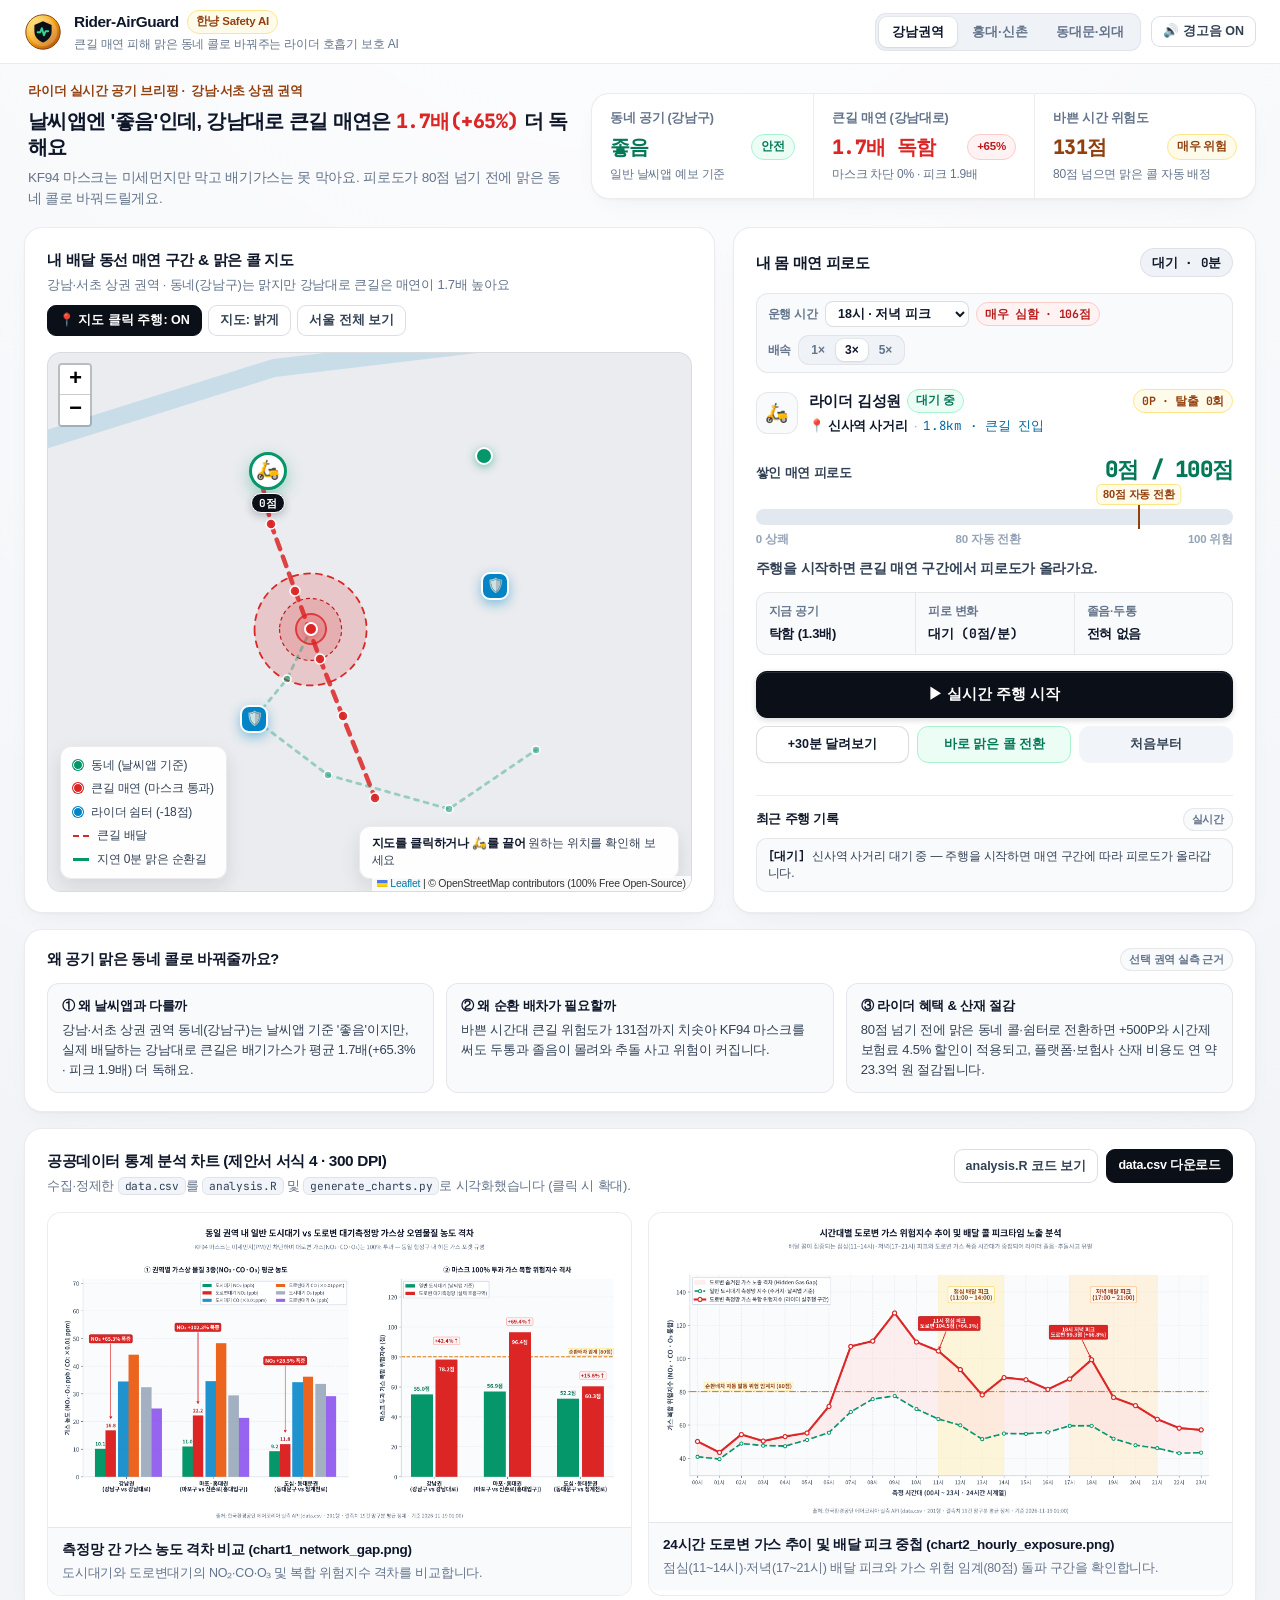
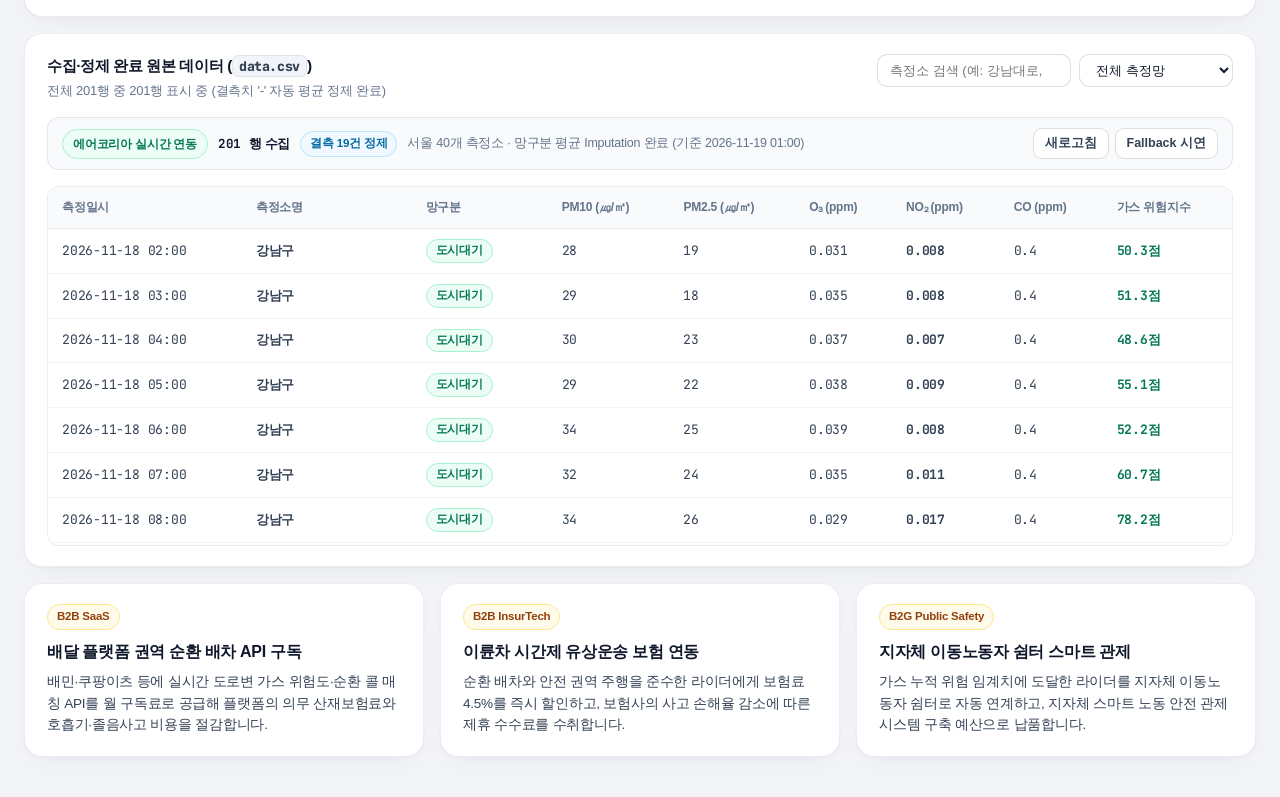
==== commit 6e1f248a: "feat: add interactive call accept/decline flow, slim mobile header, sticky action bar, and PWA packa" ====
--- a/index.html
+++ b/index.html
@@ -5,6 +5,12 @@
   <meta name="viewport" content="width=device-width, initial-scale=1.0" />
   <title>Rider-AirGuard — 한냥 Safety · 도로변 가스 격차 기반 순환 배차 AI</title>
   <meta name="description" content="에어코리아 도시대기 vs 도로변 측정망 가스(NO2·O3·CO) 격차 분석 기반 배달 라이더 보호 및 지연 0분 권역 순환 배차 AI 관제 시스템" />
+  <meta name="theme-color" content="#FFFFFF" />
+  <meta name="apple-mobile-web-app-capable" content="yes" />
+  <meta name="apple-mobile-web-app-status-bar-style" content="default" />
+  <meta name="apple-mobile-web-app-title" content="AirGuard" />
+  <link rel="manifest" href="manifest.webmanifest" />
+  <link rel="apple-touch-icon" href="static/icons/icon-192.png" />
   <link rel="icon" type="image/svg+xml" href="data:image/svg+xml,%3Csvg xmlns='http://www.w3.org/2000/svg' viewBox='0 0 36 36'%3E%3Cdefs%3E%3ClinearGradient id='g' x1='0' y1='0' x2='1' y2='1'%3E%3Cstop offset='0%25' stop-color='%23FEF08A'/%3E%3Cstop offset='50%25' stop-color='%23F59E0B'/%3E%3Cstop offset='100%25' stop-color='%23B45309'/%3E%3C/linearGradient%3E%3C/defs%3E%3Ccircle cx='18' cy='18' r='16.5' fill='url(%23g)'/%3E%3Cpath d='M18 7.5L26 10.9V17.4C26 22.3 22.5 26.3 18 27.8C13.5 26.3 10 22.3 10 17.4V10.9L18 7.5Z' fill='%230B0F17'/%3E%3Cpath d='M13 18.2H15.6L17.1 14.5L19 21.1L20.5 17.4H23' stroke='%2334D399' stroke-width='1.8' stroke-linecap='round' stroke-linejoin='round' fill='none'/%3E%3C/svg%3E" />
   <link rel="stylesheet" href="https://cdn.jsdelivr.net/gh/orioncactus/pretendard/dist/web/static/pretendard.css" />
   <link rel="preconnect" href="https://fonts.googleapis.com" />
@@ -14,7 +20,7 @@
   <link rel="stylesheet" href="static/css/style.css" />
 </head>
 <body>
-  <!-- A. 상단 내비게이션 바 (Frosted Ceramic + 한냥 브랜드 엠블럼) -->
+  <!-- A. 상단 내비게이션 바 (라이더 전용 슬림 헤더: 권역 선택 + 경고음) -->
   <header class="topbar">
     <div class="topbar-inner">
       <div class="brand-lockup">
@@ -50,15 +56,6 @@
         </nav>
 
         <div class="utility-controls">
-          <span id="apiStatusBadge" class="status-badge status-live">
-            에어코리아 실시간 연동
-          </span>
-          <button type="button" id="btnRefreshLive" class="btn-mini" title="실제 에어코리아 API에서 최신 데이터 다시 수집">
-            새로고침
-          </button>
-          <button type="button" id="btnTestFallback" class="btn-mini btn-mini-outline" title="API 장애 상황 대비 로컬 백업 Fallback 모드 시연">
-            Fallback 시연
-          </button>
           <button type="button" id="btnToggleAudio" class="btn-mini btn-mini-outline" title="경고음 알림 켜기/끄기">
             🔊 경고음 ON
           </button>
@@ -135,11 +132,15 @@
         <div class="map-wrapper">
           <div id="dispatchMap" class="map-light-tiles map-click-active"></div>
 
-          <!-- 순환 배차 발동 토스트 (깔끔한 화이트 글래스 카드) -->
+          <!-- 순환 배차 발동 / 콜 제안 토스트 -->
           <div id="mapDispatchOverlay" class="map-dispatch-overlay hidden" role="alert">
             <div class="overlay-badge" id="mapOverlayBadge">맑은 동네 콜 자동 전환</div>
             <div class="overlay-title" id="mapOverlayTitle">공기 맑은 외곽 동네 콜로 안전하게 이동 중</div>
             <div class="overlay-desc" id="mapOverlayDesc">배달 지연 0분 · 가까운 라이더 쉼터 거쳐 바로 회복</div>
+            <div id="mapOverlayActions" class="overlay-actions hidden">
+              <button type="button" id="btnMapAcceptCall" class="btn-mini btn-mini-emerald">✅ 맑은 콜 수락</button>
+              <button type="button" id="btnMapDeclineCall" class="btn-mini btn-mini-outline">큰길 계속 달리기</button>
+            </div>
           </div>
 
           <div class="map-legend">
@@ -253,6 +254,23 @@
           </div>
         </div>
 
+        <!-- 80점 돌파 시 도착하는 맑은 동네 콜 수락/거절 제안 카드 -->
+        <div id="callOfferCard" class="call-offer-card hidden" role="alertdialog" aria-labelledby="callOfferTitle">
+          <div class="call-offer-top">
+            <span id="callOfferBadge" class="offer-badge">🔔 맑은 동네 콜 도착 · 4초 후 자동 수락</span>
+          </div>
+          <h3 id="callOfferTitle" class="call-offer-title">80점 넘었어요! 맑은 동네 콜로 바꿀까요?</h3>
+          <p id="callOfferMeta" class="call-offer-meta">배달 지연 0분 · +500P · 가까운 라이더 쉼터 경유</p>
+          <div class="call-offer-actions">
+            <button type="button" id="btnAcceptCall" class="btn-offer-accept">
+              ✅ 맑은 콜 수락 (지연 0분)
+            </button>
+            <button type="button" id="btnDeclineCall" class="btn-offer-decline">
+              큰길 계속 달리기 (위험 비교)
+            </button>
+          </div>
+        </div>
+
         <!-- 순환 배차 발동 카드 (전환 시 즉시 노출) -->
         <div id="dispatchApprovalCard" class="dispatch-card hidden" role="status">
           <div class="dispatch-header">
@@ -373,9 +391,20 @@
       </div>
 
       <div class="data-proof-strip" aria-label="공공데이터 수집 및 결측 정제 현황">
-        <span class="proof-pill proof-rows"><strong id="kpiRowsCount" class="mono-num">201 행</strong> 수집</span>
-        <span id="kpiImputeBadge" class="pill pill-info">결측 19건 정제</span>
-        <span id="kpiMetaFoot" class="proof-meta">서울 40개 측정소 · 망구분 평균 Imputation 완료</span>
+        <div class="proof-info-group">
+          <span id="apiStatusBadge" class="status-badge status-live">에어코리아 실시간 연동</span>
+          <span class="proof-pill proof-rows"><strong id="kpiRowsCount" class="mono-num">201 행</strong> 수집</span>
+          <span id="kpiImputeBadge" class="pill pill-info">결측 19건 정제</span>
+          <span id="kpiMetaFoot" class="proof-meta">서울 40개 측정소 · 망구분 평균 Imputation 완료</span>
+        </div>
+        <div class="proof-actions">
+          <button type="button" id="btnRefreshLive" class="btn-mini" title="실제 에어코리아 API에서 최신 데이터 다시 수집">
+            새로고침
+          </button>
+          <button type="button" id="btnTestFallback" class="btn-mini btn-mini-outline" title="API 장애 상황 대비 로컬 백업 Fallback 모드 시연">
+            Fallback 시연
+          </button>
+        </div>
       </div>
 
       <div class="table-scroll">
@@ -448,6 +477,18 @@
     </div>
   </div>
 
+  <!-- 모바일 전용 하단 원터치 고정 액션 바 (<= 680px에서만 표시) -->
+  <div id="mobileStickyBar" class="mobile-sticky-bar" aria-label="모바일 빠른 주행 컨트롤">
+    <div class="mobile-bar-status">
+      <strong id="mobileBarScore" class="mono-num text-emerald">0점</strong>
+      <span id="mobileBarLabel">대기 중</span>
+    </div>
+    <div class="mobile-bar-actions">
+      <button type="button" id="btnMobilePrimary" class="btn-ink mobile-bar-primary">▶ 주행 시작</button>
+      <button type="button" id="btnMobileEscape" class="btn-escape-action mobile-bar-escape">맑은 콜</button>
+    </div>
+  </div>
+
   <script src="static/vendor/leaflet/leaflet.js"></script>
   <script src="static/js/app.js"></script>
 </body>
--- a/static/css/style.css
+++ b/static/css/style.css
@@ -521,13 +521,27 @@
   display: flex;
   flex-wrap: wrap;
   align-items: center;
-  gap: 8px 12px;
+  justify-content: space-between;
+  gap: 10px 14px;
   padding: 10px 14px;
   background: var(--bg-subtle);
   border: 1px solid var(--border-hairline);
   border-radius: var(--radius-sub);
   font-size: 12.5px;
   color: var(--ink-secondary);
+}
+
+.proof-info-group {
+  display: flex;
+  flex-wrap: wrap;
+  align-items: center;
+  gap: 8px 10px;
+}
+
+.proof-actions {
+  display: flex;
+  align-items: center;
+  gap: 6px;
 }
 
 .proof-pill {
@@ -599,6 +613,10 @@
 /* =========================================================
    Left Panel: Interactive Leaflet Map (Clean Light Default)
 ========================================================= */
+.map-panel {
+  align-self: start;
+}
+
 .map-controls {
   display: flex;
   flex-wrap: wrap;
@@ -607,8 +625,7 @@
 
 .map-wrapper {
   position: relative;
-  flex: 1;
-  min-height: 530px;
+  height: 540px;
   border-radius: 14px;
   overflow: hidden;
   border: 1px solid var(--border-hairline);
@@ -618,7 +635,6 @@
 #dispatchMap {
   width: 100%;
   height: 100%;
-  min-height: 530px;
   background: #EAECEF;
 }
 
@@ -674,6 +690,35 @@
   margin-top: 2px;
   font-size: 12.5px;
   color: var(--ink-secondary);
+}
+
+.overlay-actions {
+  margin-top: 9px;
+  display: flex;
+  flex-wrap: wrap;
+  gap: 6px;
+}
+
+.btn-mini-emerald {
+  background: var(--emerald);
+  border-color: var(--emerald);
+  color: #FFFFFF;
+}
+
+.btn-mini-emerald:hover {
+  background: var(--emerald-deep);
+  border-color: var(--emerald-deep);
+  color: #FFFFFF;
+}
+
+.map-dispatch-overlay.overlay-offer {
+  border-left-color: var(--brand-gold);
+}
+
+.map-dispatch-overlay.overlay-offer .overlay-badge {
+  background: var(--brand-gold-soft);
+  color: var(--brand-gold-deep);
+  border-color: var(--brand-gold-border);
 }
 
 .map-legend {
@@ -1195,6 +1240,95 @@
   display: block;
 }
 
+/* Incoming Clean-Call Offer Card (Accept / Decline Comparison) */
+.call-offer-card {
+  background: #FFFDF5;
+  border: 1.5px solid var(--brand-gold-border);
+  border-left: 4px solid var(--brand-gold);
+  border-radius: 14px;
+  padding: 14px 15px;
+  box-shadow: 0 8px 22px -10px rgba(180, 83, 9, 0.25);
+  animation: popIn 0.22s ease-out;
+}
+
+.call-offer-top {
+  display: flex;
+  align-items: center;
+  justify-content: space-between;
+  gap: 8px;
+  margin-bottom: 6px;
+}
+
+.offer-badge {
+  display: inline-block;
+  font-size: 11.5px;
+  font-weight: 800;
+  background: var(--brand-gold-soft);
+  color: var(--brand-gold-deep);
+  border: 1px solid var(--brand-gold-border);
+  padding: 2px 9px;
+  border-radius: 999px;
+}
+
+.call-offer-title {
+  margin: 0;
+  font-size: 15px;
+  font-weight: 800;
+  color: var(--ink-primary);
+  letter-spacing: -0.025em;
+  line-height: 1.35;
+}
+
+.call-offer-meta {
+  margin: 4px 0 11px;
+  font-size: 12.5px;
+  font-weight: 600;
+  color: var(--ink-secondary);
+}
+
+.call-offer-actions {
+  display: grid;
+  grid-template-columns: 1.25fr 1fr;
+  gap: 8px;
+}
+
+.btn-offer-accept {
+  background: var(--emerald);
+  color: #FFFFFF;
+  border: 1px solid var(--emerald);
+  border-radius: 10px;
+  padding: 10px 12px;
+  font-size: 13px;
+  font-weight: 800;
+  cursor: pointer;
+  transition: background-color 0.15s ease, transform 0.1s ease;
+}
+
+.btn-offer-accept:hover {
+  background: var(--emerald-deep);
+}
+
+.btn-offer-accept:active {
+  transform: scale(0.985);
+}
+
+.btn-offer-decline {
+  background: #FFFFFF;
+  color: var(--rose-deep);
+  border: 1px solid var(--rose-border);
+  border-radius: 10px;
+  padding: 10px 10px;
+  font-size: 12.5px;
+  font-weight: 700;
+  cursor: pointer;
+  transition: background-color 0.15s ease, border-color 0.15s ease;
+}
+
+.btn-offer-decline:hover {
+  background: var(--rose-soft);
+  border-color: #FCA5A5;
+}
+
 /* Dispatch Approval Card (Toss Clean Card) */
 .dispatch-card {
   background: #F4FBF8;
@@ -1678,6 +1812,11 @@
   to { opacity: 1; transform: translateY(0); }
 }
 
+/* Mobile Sticky Bottom Action Bar (Hidden on Desktop) */
+.mobile-sticky-bar {
+  display: none;
+}
+
 /* =========================================================
    Responsive Breakpoints
 ========================================================= */
@@ -1691,14 +1830,84 @@
 }
 
 @media (max-width: 680px) {
-  .page-shell { padding: 14px 16px 32px; }
-  .topbar-inner { padding: 10px 16px; }
-  .hero-summary h1 { font-size: 1.24rem; }
-  .rider-kpi-dock { grid-template-columns: 1fr; }
-  .dock-metric + .dock-metric { border-left: none; border-top: 1px solid var(--border-hairline); }
+  .page-shell { padding: 12px 14px 92px; gap: 12px; }
+  .topbar-inner { padding: 8px 14px; gap: 8px 10px; }
+  .brand-sub { display: none; }
+  .brand-emblem { width: 32px; height: 32px; }
+  .brand-emblem svg { width: 32px; height: 32px; }
+  .brand-wordmark { font-size: 1rem; }
+  .topbar-right { width: 100%; justify-content: space-between; gap: 6px; }
+  .seg-btn { padding: 5px 10px; font-size: 12.5px; }
+  .hero-summary h1 { font-size: 1.18rem; }
+  .hero-desc { font-size: 12.5px; }
+  .rider-kpi-dock { grid-template-columns: repeat(3, minmax(0, 1fr)); }
+  .dock-metric { padding: 11px 9px; gap: 4px; }
+  .dock-label { font-size: 11px; }
+  .dock-value-row { gap: 4px; }
+  .dock-value-row strong { font-size: 1.02rem; }
+  .dock-foot { font-size: 10.5px; }
+  .pill { font-size: 10px; padding: 2px 6px; }
+  .map-wrapper, #dispatchMap { min-height: 360px; }
   .sim-telemetry-dock { grid-template-columns: 1fr; }
   .sim-dock-cell { flex-direction: row; justify-content: space-between; align-items: center; padding: 9px 13px; }
   .sim-dock-cell + .sim-dock-cell { border-left: none; border-top: 1px solid var(--border-hairline); }
   .sim-secondary-row { grid-template-columns: 1fr; }
+  .call-offer-actions { grid-template-columns: 1fr; }
   .map-hint-chip { display: none; }
-}
+
+  .mobile-sticky-bar {
+    display: flex;
+    align-items: center;
+    justify-content: space-between;
+    gap: 10px;
+    position: fixed;
+    left: 0;
+    right: 0;
+    bottom: 0;
+    z-index: 950;
+    background: rgba(255, 255, 255, 0.96);
+    backdrop-filter: blur(14px);
+    -webkit-backdrop-filter: blur(14px);
+    border-top: 1px solid var(--border-strong);
+    padding: 10px 14px calc(10px + env(safe-area-inset-bottom, 0px));
+    box-shadow: 0 -8px 24px rgba(15, 23, 42, 0.08);
+  }
+
+  .mobile-bar-status {
+    display: flex;
+    flex-direction: column;
+    min-width: 0;
+  }
+
+  .mobile-bar-status strong {
+    font-size: 1.05rem;
+    font-weight: 800;
+    line-height: 1.15;
+  }
+
+  .mobile-bar-status span {
+    font-size: 11px;
+    font-weight: 600;
+    color: var(--ink-muted);
+    white-space: nowrap;
+    overflow: hidden;
+    text-overflow: ellipsis;
+  }
+
+  .mobile-bar-actions {
+    display: flex;
+    align-items: center;
+    gap: 6px;
+    flex-shrink: 0;
+  }
+
+  .mobile-bar-primary {
+    padding: 9px 14px;
+    font-size: 13px;
+  }
+
+  .mobile-bar-escape {
+    padding: 9px 11px;
+    font-size: 12.5px;
+  }
+}
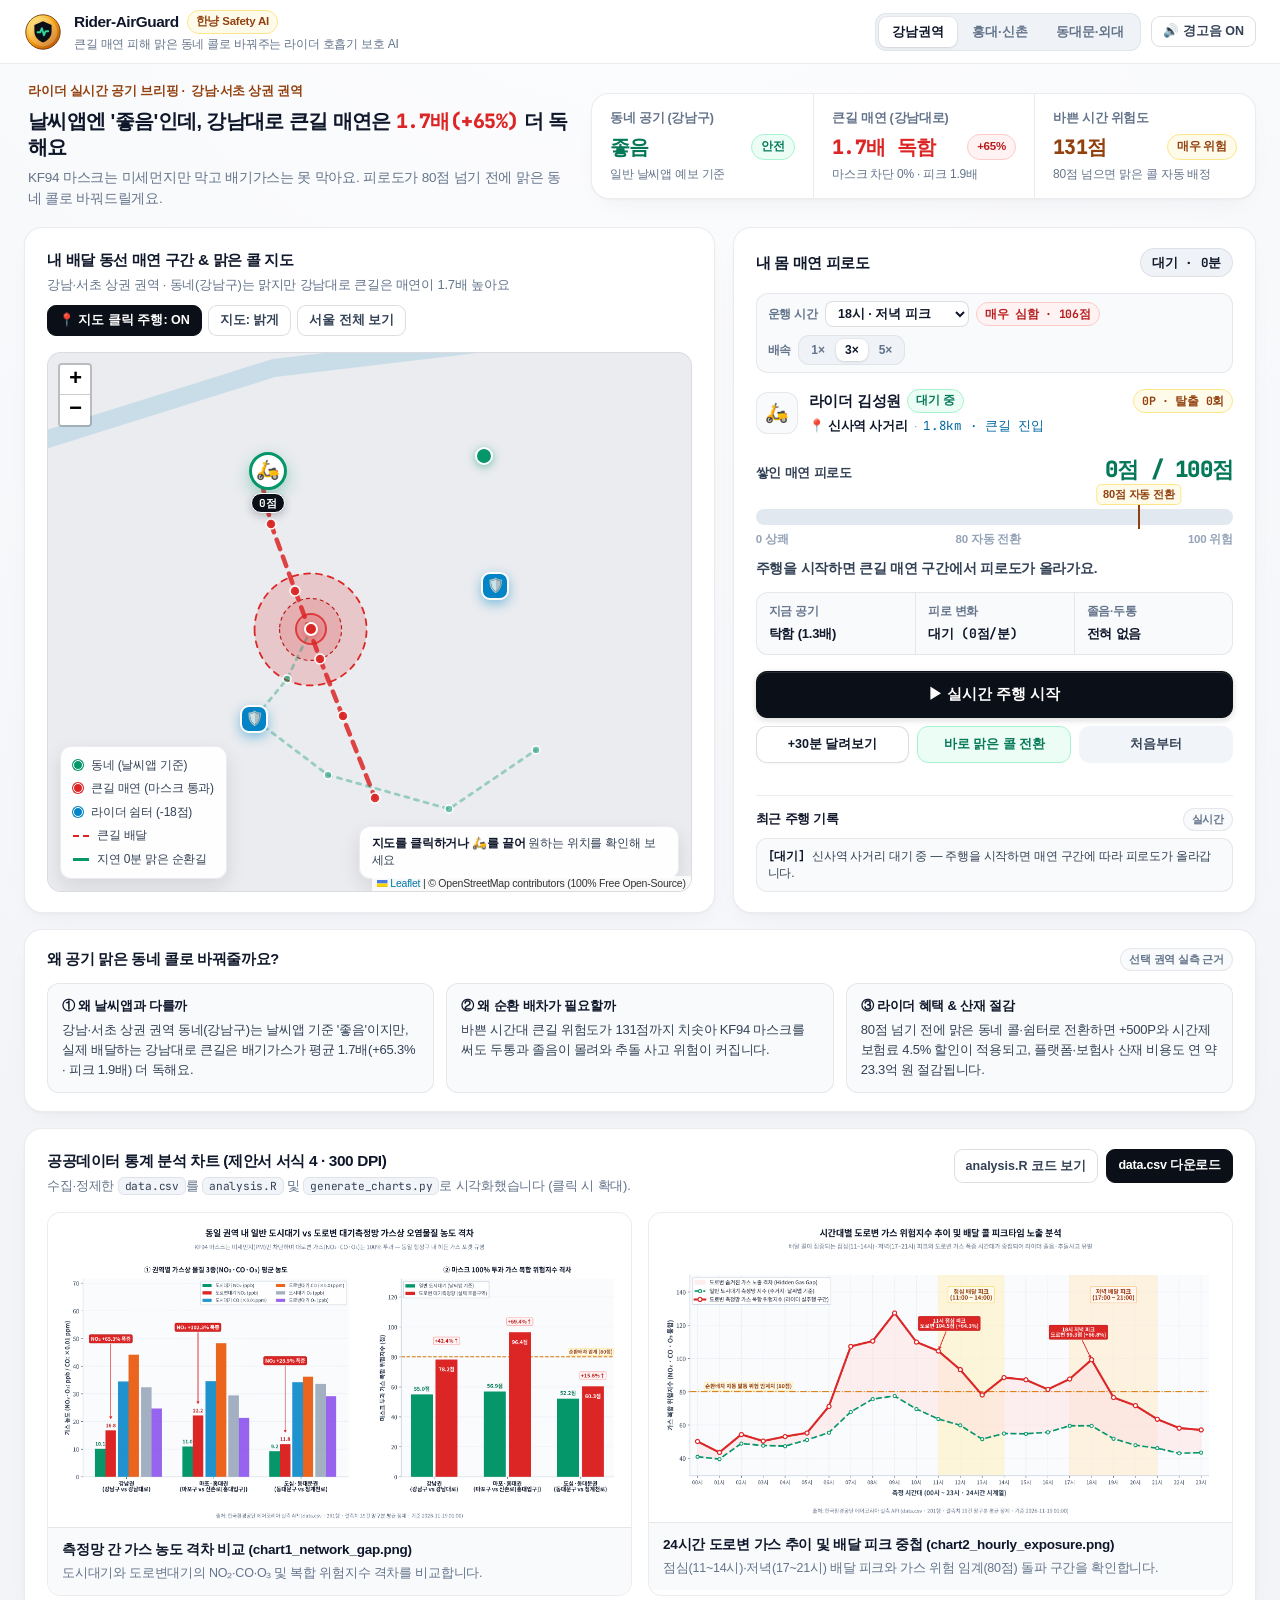
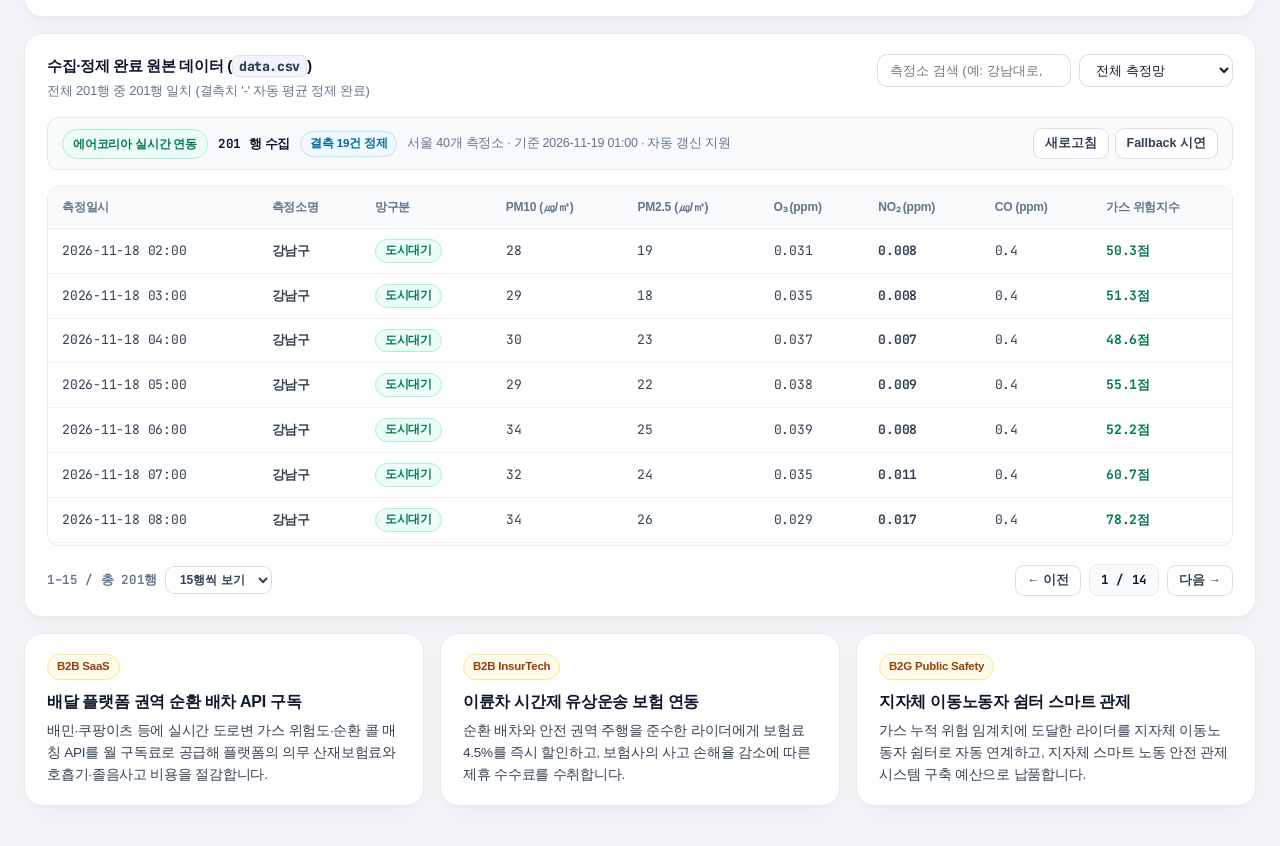
==== commit 2229df29: "feat: add GitHub Actions daily AirKorea auto-refresh workflow and data.csv pagination" ====
--- a/index.html
+++ b/index.html
@@ -427,6 +427,22 @@
           </tbody>
         </table>
       </div>
+
+      <div class="table-pagination" aria-label="데이터 테이블 페이지 이동">
+        <div class="page-left">
+          <span id="csvPageInfo" class="page-info mono-num">1–15 / 총 0행</span>
+          <select id="csvPageSize" class="page-size-select" aria-label="페이지당 행 수">
+            <option value="15" selected>15행씩 보기</option>
+            <option value="30">30행씩 보기</option>
+            <option value="ALL">전체 보기</option>
+          </select>
+        </div>
+        <div class="page-controls">
+          <button type="button" id="btnCsvPrev" class="btn-mini" disabled>← 이전</button>
+          <span id="csvPageBadge" class="page-badge mono-num">1 / 1</span>
+          <button type="button" id="btnCsvNext" class="btn-mini" disabled>다음 →</button>
+        </div>
+      </div>
     </section>
 
     <!-- 비즈니스 수익 모델 (B2B / B2G) -->
--- a/static/css/style.css
+++ b/static/css/style.css
@@ -1651,6 +1651,50 @@
   text-align: center;
   padding: 28px;
   color: var(--ink-muted);
+}
+
+.table-pagination {
+  display: flex;
+  flex-wrap: wrap;
+  justify-content: space-between;
+  align-items: center;
+  gap: 10px;
+  padding-top: 2px;
+}
+
+.page-left,
+.page-controls {
+  display: flex;
+  align-items: center;
+  gap: 8px;
+}
+
+.page-info {
+  font-size: 12.5px;
+  font-weight: 600;
+  color: var(--ink-muted);
+}
+
+.page-size-select {
+  background: #FFFFFF;
+  color: var(--ink-secondary);
+  border: 1px solid var(--border-strong);
+  border-radius: 9px;
+  padding: 5px 10px;
+  font-size: 12px;
+  font-weight: 600;
+}
+
+.page-badge {
+  font-size: 12.5px;
+  font-weight: 700;
+  color: var(--ink-primary);
+  background: var(--bg-subtle);
+  border: 1px solid var(--border-hairline);
+  border-radius: 9px;
+  padding: 5px 11px;
+  min-width: 62px;
+  text-align: center;
 }
 
 /* Business Model Strip */
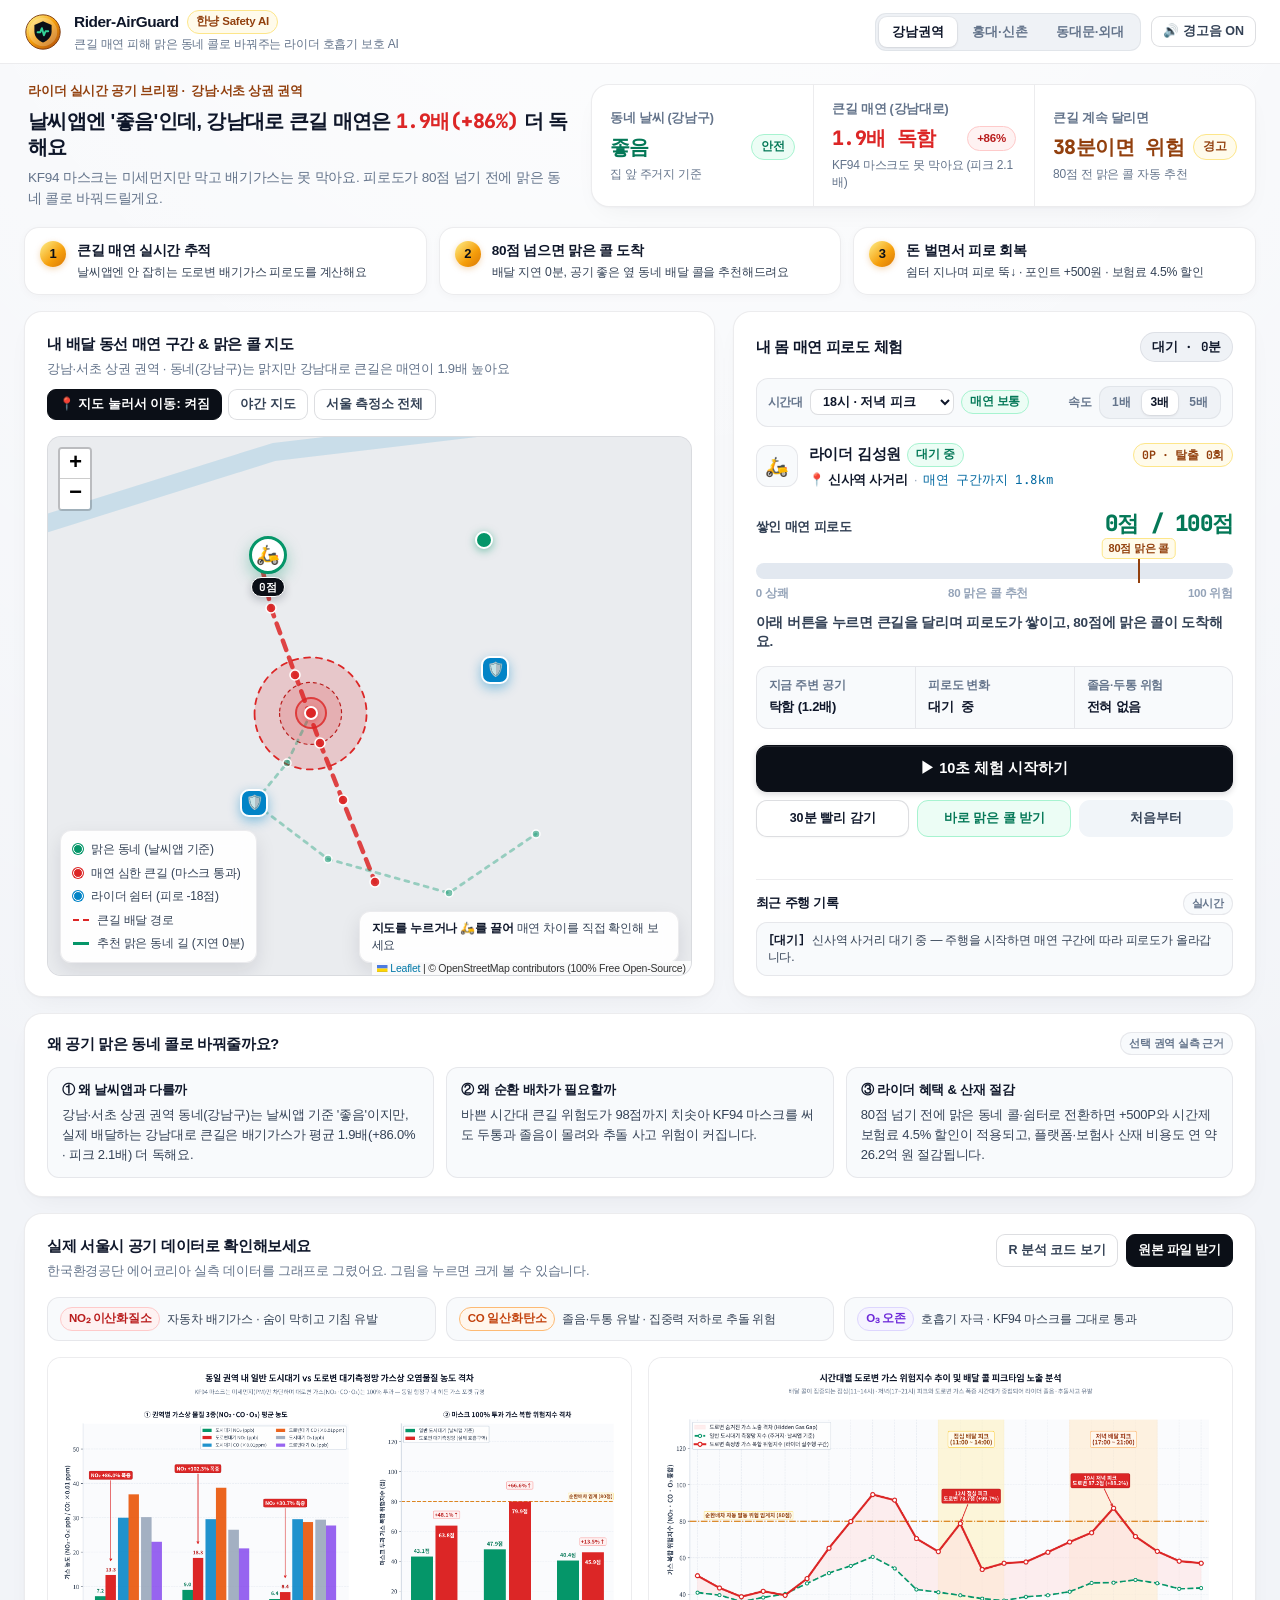
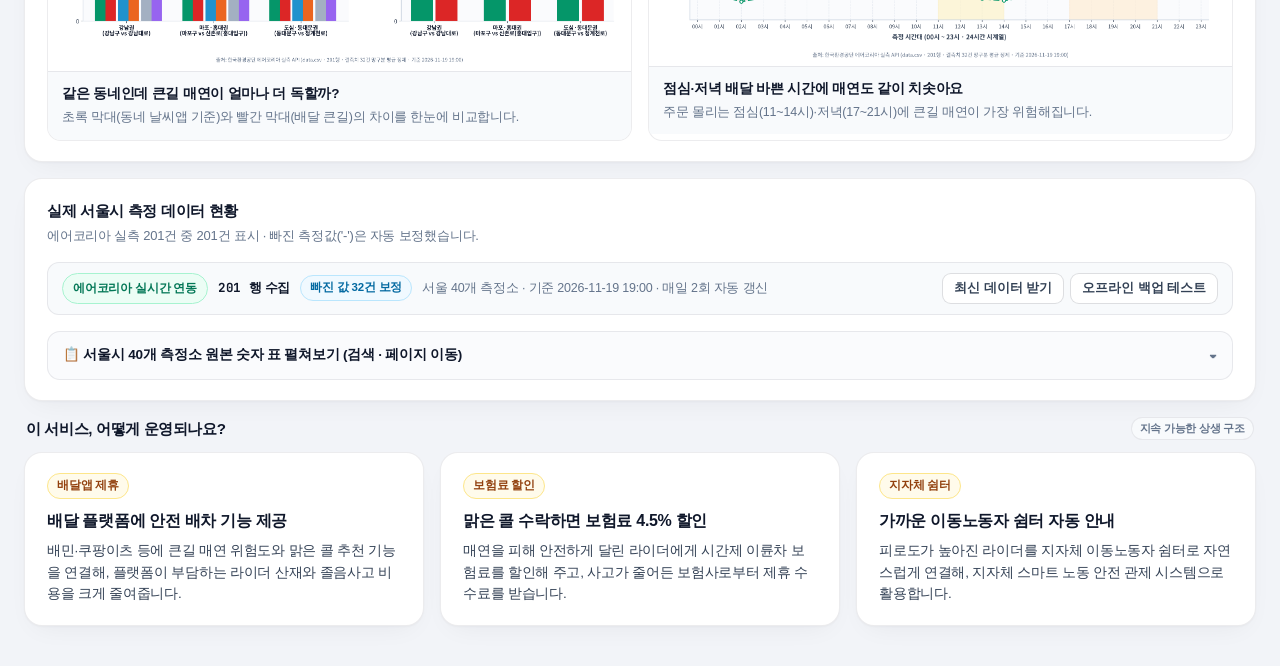
==== commit b9f1d7ed: "feat(ux): beginner-friendly readability overhaul with 3-step guide, plain glossary, collapsible raw " ====
--- a/index.html
+++ b/index.html
@@ -79,30 +79,55 @@
 
       <div class="rider-kpi-dock" role="region" aria-label="핵심 비교 요약">
         <div class="dock-metric">
-          <span class="dock-label">동네 공기 (<span id="kpiUrbanName">강남구</span>)</span>
+          <span class="dock-label">동네 날씨 (<span id="kpiUrbanName">강남구</span>)</span>
           <div class="dock-value-row">
             <strong id="kpiUrbanPm10" class="text-emerald">좋음</strong>
             <span id="kpiUrbanGrade" class="pill pill-safe">안전</span>
           </div>
-          <span id="kpiUrbanSub" class="dock-foot">일반 날씨앱 예보 기준</span>
+          <span id="kpiUrbanSub" class="dock-foot">집 앞 주거지 기준</span>
         </div>
 
         <div class="dock-metric">
           <span class="dock-label">큰길 매연 (<span id="kpiRoadName">강남대로</span>)</span>
           <div class="dock-value-row">
-            <strong id="kpiRoadNo2" class="mono-num text-rose">1.7배 독함</strong>
-            <span id="kpiGapBadge" class="pill pill-danger">+65%</span>
-          </div>
-          <span id="kpiRoadSub" class="dock-foot">마스크 차단 0% · 피크 1.9배</span>
+            <strong id="kpiRoadNo2" class="mono-num text-rose">1.9배 독함</strong>
+            <span id="kpiGapBadge" class="pill pill-danger">+86%</span>
+          </div>
+          <span id="kpiRoadSub" class="dock-foot">KF94 마스크도 못 막아요</span>
         </div>
 
         <div class="dock-metric">
-          <span class="dock-label">바쁜 시간 위험도</span>
+          <span class="dock-label">큰길 계속 달리면</span>
           <div class="dock-value-row">
-            <strong id="kpiRiskPeak" class="mono-num text-amber">131점</strong>
-            <span id="kpiRiskGrade" class="pill pill-warn">매우 위험</span>
-          </div>
-          <span id="kpiRiskSub" class="dock-foot">80점 넘으면 맑은 콜 자동 배정</span>
+            <strong id="kpiRiskPeak" class="mono-num text-amber">38분이면 위험</strong>
+            <span id="kpiRiskGrade" class="pill pill-warn">경고</span>
+          </div>
+          <span id="kpiRiskSub" class="dock-foot">80점 전 맑은 콜 자동 추천</span>
+        </div>
+      </div>
+    </section>
+
+    <!-- 처음 보는 사람도 3초 만에 이해하는 3단계 스토리 바 -->
+    <section class="how-it-works-strip" aria-label="Rider-AirGuard 작동 3단계">
+      <div class="how-step">
+        <span class="how-num">1</span>
+        <div>
+          <strong>큰길 매연 실시간 추적</strong>
+          <p>날씨앱엔 안 잡히는 도로변 배기가스 피로도를 계산해요</p>
+        </div>
+      </div>
+      <div class="how-step">
+        <span class="how-num">2</span>
+        <div>
+          <strong>80점 넘으면 맑은 콜 도착</strong>
+          <p>배달 지연 0분, 공기 좋은 옆 동네 배달 콜을 추천해드려요</p>
+        </div>
+      </div>
+      <div class="how-step">
+        <span class="how-num">3</span>
+        <div>
+          <strong>돈 벌면서 피로 회복</strong>
+          <p>쉼터 지나며 피로 뚝↓ · 포인트 +500원 · 보험료 4.5% 할인</p>
         </div>
       </div>
     </section>
@@ -117,14 +142,14 @@
             <p id="mapSubtitle" class="panel-sub">동네 공기와 큰길 매연 차이, 가까운 라이더 쉼터 위치를 한눈에 확인하세요</p>
           </div>
           <div class="map-controls">
-            <button type="button" id="btnMapClickDrive" class="btn-mini btn-mini-active" title="지도를 클릭하면 오토바이가 해당 위치로 이동합니다">
-              📍 지도 클릭 주행: ON
+            <button type="button" id="btnMapClickDrive" class="btn-mini btn-mini-active" title="지도를 누르면 오토바이가 그 위치로 이동해 공기 차이를 바로 보여줍니다">
+              📍 지도 눌러서 이동: 켜짐
             </button>
             <button type="button" id="btnTileToggle" class="btn-mini btn-mini-outline" title="지도 밝기 테마 전환">
-              지도: 밝게
+              야간 지도
             </button>
             <button type="button" id="btnToggleAllStations" class="btn-mini btn-mini-outline" title="서울 전역 40개 측정소 마커 표시 전환">
-              서울 전체 보기
+              서울 측정소 전체
             </button>
           </div>
         </div>
@@ -144,39 +169,39 @@
           </div>
 
           <div class="map-legend">
-            <div class="legend-item"><span class="dot dot-green"></span> 동네 (날씨앱 기준)</div>
-            <div class="legend-item"><span class="dot dot-red"></span> 큰길 매연 (마스크 통과)</div>
-            <div class="legend-item"><span class="dot dot-blue"></span> 라이더 쉼터 (-18점)</div>
-            <div class="legend-item"><span class="line-sample line-red"></span> 큰길 배달</div>
-            <div class="legend-item"><span class="line-sample line-cyan"></span> 지연 0분 맑은 순환길</div>
+            <div class="legend-item"><span class="dot dot-green"></span> 맑은 동네 (날씨앱 기준)</div>
+            <div class="legend-item"><span class="dot dot-red"></span> 매연 심한 큰길 (마스크 통과)</div>
+            <div class="legend-item"><span class="dot dot-blue"></span> 라이더 쉼터 (피로 -18점)</div>
+            <div class="legend-item"><span class="line-sample line-red"></span> 큰길 배달 경로</div>
+            <div class="legend-item"><span class="line-sample line-cyan"></span> 추천 맑은 동네 길 (지연 0분)</div>
           </div>
 
           <div class="map-hint-chip">
-            <strong>지도를 클릭하거나 🛵를 끌어</strong> 원하는 위치를 확인해 보세요
+            <strong>지도를 누르거나 🛵를 끌어</strong> 매연 차이를 직접 확인해 보세요
           </div>
         </div>
       </section>
 
-      <!-- C. 우측 패널: 라이더 매연 피로도 시뮬레이터 (군더더기 제거 · 1핵심 게이지 + 3요약 + 액션 우선) -->
+      <!-- C. 우측 패널: 라이더 매연 피로도 체험 시뮬레이터 -->
       <aside class="studio-panel simulator-panel" aria-label="라이더 매연 피로도 및 순환 배차 시뮬레이터">
         <div class="panel-header sim-panel-head">
-          <h2>내 몸 매연 피로도</h2>
+          <h2>내 몸 매연 피로도 체험</h2>
           <span id="simStepBadge" class="step-badge mono-num">대기 · 0분</span>
         </div>
 
-        <!-- 운행 시간 & 배속 -->
+        <!-- 운행 시간 & 체험 속도 -->
         <div class="sim-env-bar">
           <div class="env-group">
-            <label for="simHourSelect" class="env-label">운행 시간</label>
+            <label for="simHourSelect" class="env-label">시간대</label>
             <select id="simHourSelect" class="env-select" aria-label="시뮬레이션 운행 시간대 선택"></select>
-            <span id="simHourContext" class="hour-context-pill mono-num">매우 심함 · 106점</span>
+            <span id="simHourContext" class="hour-context-pill">매연 매우 심함</span>
           </div>
           <div class="env-group">
-            <span class="env-label">배속</span>
+            <span class="env-label">속도</span>
             <div class="seg-track speed-seg" role="group" aria-label="주행 시뮬레이션 배속">
-              <button type="button" class="seg-btn speed-btn" data-speed="1">1×</button>
-              <button type="button" class="seg-btn speed-btn active" data-speed="3">3×</button>
-              <button type="button" class="seg-btn speed-btn" data-speed="5">5×</button>
+              <button type="button" class="seg-btn speed-btn" data-speed="1">1배</button>
+              <button type="button" class="seg-btn speed-btn active" data-speed="3">3배</button>
+              <button type="button" class="seg-btn speed-btn" data-speed="5">5배</button>
             </div>
           </div>
         </div>
@@ -194,7 +219,7 @@
               <div class="rider-meta">
                 📍 <strong id="simSegmentName">신사역 사거리</strong>
                 <span class="meta-sep">·</span>
-                <span id="simPocketDist" class="mono-num text-sky">1.8km · 큰길 진입</span>
+                <span id="simPocketDist" class="mono-num text-sky">매연 구간까지 1.8km</span>
               </div>
             </div>
           </div>
@@ -208,45 +233,45 @@
             <div class="gauge-track">
               <div id="gaugeFill" class="gauge-fill" style="width: 0%;"></div>
               <div class="gauge-threshold" title="80점 도달 시 맑은 동네 콜 자동 배정">
-                <span>80점 자동 전환</span>
+                <span>80점 맑은 콜</span>
               </div>
             </div>
             <div class="gauge-scale">
               <span>0 상쾌</span>
-              <span>80 자동 전환</span>
+              <span>80 맑은 콜 추천</span>
               <span>100 위험</span>
             </div>
-            <p id="simStatusHeadline" class="sim-status-line">주행을 시작하면 큰길 매연 구간에서 피로도가 올라가요.</p>
-          </div>
-
-          <!-- 통합 3열 핵심 수치 독 (기존 5개 박스 통합 정리) -->
+            <p id="simStatusHeadline" class="sim-status-line">아래 버튼을 누르면 큰길을 달리며 피로도가 쌓이고, 80점에 맑은 콜이 도착해요.</p>
+          </div>
+
+          <!-- 통합 3열 핵심 수치 독 -->
           <div class="sim-telemetry-dock" role="region" aria-label="실시간 주행 피로 요약">
             <div class="sim-dock-cell">
-              <span class="sim-dock-label">지금 공기</span>
+              <span class="sim-dock-label">지금 주변 공기</span>
               <strong id="teleNo2" class="sim-dock-val text-sky">조금 탁함 (1.3배)</strong>
             </div>
             <div class="sim-dock-cell">
-              <span class="sim-dock-label">피로 변화</span>
-              <strong id="simDeltaRate" class="sim-dock-val mono-num text-slate">대기 (0점/분)</strong>
+              <span class="sim-dock-label">피로도 변화</span>
+              <strong id="simDeltaRate" class="sim-dock-val mono-num text-slate">대기 중</strong>
             </div>
             <div class="sim-dock-cell">
-              <span class="sim-dock-label">졸음·두통</span>
+              <span class="sim-dock-label">졸음·두통 위험</span>
               <strong id="teleCohb" class="sim-dock-val text-emerald">전혀 없음</strong>
             </div>
           </div>
         </div>
 
-        <!-- 조작 버튼 (1핵심 시작 + 3보조 컨트롤) -->
+        <!-- 조작 버튼 (1핵심 체험 시작 + 3보조 컨트롤) -->
         <div class="sim-controls-stack">
           <button type="button" id="btnSimPlayPause" class="btn-ink btn-cta-full">
-            ▶ 실시간 주행 시작
+            ▶ 10초 체험 시작하기
           </button>
           <div class="sim-secondary-row">
             <button type="button" id="btnSimStep" class="btn-outline">
-              +30분 달려보기
+              30분 빨리 감기
             </button>
             <button type="button" id="btnManualEscape" class="btn-escape-action">
-              바로 맑은 콜 전환
+              바로 맑은 콜 받기
             </button>
             <button type="button" id="btnSimReset" class="btn-ghost">
               처음부터
@@ -341,16 +366,32 @@
       </ul>
     </section>
 
-    <!-- D. R 통계 차트 2종 -->
-    <section class="studio-panel charts-panel" aria-label="R 통계 시각화 차트">
+    <!-- D. 실제 서울시 공기 데이터 그래프 + 쉬운 용어 안내 -->
+    <section class="studio-panel charts-panel" aria-label="실제 서울시 공기 데이터 그래프">
       <div class="panel-header">
         <div>
-          <h2>공공데이터 통계 분석 차트 (제안서 서식 4 · 300 DPI)</h2>
-          <p class="panel-sub">수집·정제한 <code>data.csv</code>를 <code>analysis.R</code> 및 <code>generate_charts.py</code>로 시각화했습니다 (클릭 시 확대).</p>
+          <h2>실제 서울시 공기 데이터로 확인해보세요</h2>
+          <p class="panel-sub">한국환경공단 에어코리아 실측 데이터를 그래프로 그렸어요. 그림을 누르면 크게 볼 수 있습니다.</p>
         </div>
         <div class="chart-actions">
-          <button type="button" id="btnViewRCode" class="btn-mini">analysis.R 코드 보기</button>
-          <a href="data.csv" download="data.csv" class="btn-mini btn-mini-accent">data.csv 다운로드</a>
+          <button type="button" id="btnViewRCode" class="btn-mini">R 분석 코드 보기</button>
+          <a href="data.csv" download="data.csv" class="btn-mini btn-mini-accent">원본 파일 받기</a>
+        </div>
+      </div>
+
+      <!-- 초보자용 10초 가스 용어 안내 -->
+      <div class="gas-glossary-bar" aria-label="마스크 통과 매연 가스 쉬운 설명">
+        <div class="glossary-item">
+          <span class="glossary-tag tag-no2">NO₂ 이산화질소</span>
+          <span>자동차 배기가스 · 숨이 막히고 기침 유발</span>
+        </div>
+        <div class="glossary-item">
+          <span class="glossary-tag tag-co">CO 일산화탄소</span>
+          <span>졸음·두통 유발 · 집중력 저하로 추돌 위험</span>
+        </div>
+        <div class="glossary-item">
+          <span class="glossary-tag tag-o3">O₃ 오존</span>
+          <span>호흡기 자극 · KF94 마스크를 그대로 통과</span>
         </div>
       </div>
 
@@ -358,109 +399,125 @@
         <figure class="chart-card">
           <img id="imgChart1" src="static/charts/chart1_network_gap.png" alt="동일 권역 내 일반 도시대기 vs 도로변 대기측정망 가스상 오염물질 농도 격차 막대그래프" loading="lazy" />
           <figcaption>
-            <strong>측정망 간 가스 농도 격차 비교 (chart1_network_gap.png)</strong>
-            <span>도시대기와 도로변대기의 NO₂·CO·O₃ 및 복합 위험지수 격차를 비교합니다.</span>
+            <strong>같은 동네인데 큰길 매연이 얼마나 더 독할까?</strong>
+            <span>초록 막대(동네 날씨앱 기준)와 빨간 막대(배달 큰길)의 차이를 한눈에 비교합니다.</span>
           </figcaption>
         </figure>
 
         <figure class="chart-card">
           <img id="imgChart2" src="static/charts/chart2_hourly_exposure.png" alt="시간대별 도로변 가스 위험지수 추이 및 배달 콜 피크타임 노출 분석 꺾은선그래프" loading="lazy" />
           <figcaption>
-            <strong>24시간 도로변 가스 추이 및 배달 피크 중첩 (chart2_hourly_exposure.png)</strong>
-            <span>점심(11~14시)·저녁(17~21시) 배달 피크와 가스 위험 임계(80점) 돌파 구간을 확인합니다.</span>
+            <strong>점심·저녁 배달 바쁜 시간에 매연도 같이 치솟아요</strong>
+            <span>주문 몰리는 점심(11~14시)·저녁(17~21시)에 큰길 매연이 가장 위험해집니다.</span>
           </figcaption>
         </figure>
       </div>
     </section>
 
-    <!-- 원본 데이터 테이블 뷰어 -->
-    <section class="studio-panel table-panel" aria-label="원본 데이터 검증 테이블">
+    <!-- 원본 데이터 검증 패널 (평소엔 요약만 깔끔하게, 누르면 전체 표 펼치기) -->
+    <section class="studio-panel table-panel" aria-label="실제 측정 데이터 검증">
       <div class="panel-header">
         <div>
-          <h2>수집·정제 완료 원본 데이터 (<code>data.csv</code>)</h2>
-          <p class="panel-sub" id="tableSummary">에어코리아 API 실측 및 결측치('-') 망구분 평균 Imputation 완료 데이터</p>
-        </div>
-        <div class="table-filters">
-          <input id="csvSearchInput" type="search" placeholder="측정소 검색 (예: 강남대로, 신촌로)" aria-label="측정소명 검색" />
-          <select id="csvMangFilter" aria-label="망구분 필터">
-            <option value="ALL">전체 측정망</option>
-            <option value="도로변대기">도로변대기만 보기</option>
-            <option value="도시대기">도시대기만 보기</option>
-          </select>
-        </div>
-      </div>
-
-      <div class="data-proof-strip" aria-label="공공데이터 수집 및 결측 정제 현황">
+          <h2>실제 서울시 측정 데이터 현황</h2>
+          <p class="panel-sub" id="tableSummary">에어코리아 실시간 측정 데이터를 가져와 빠진 값('-')은 자동 보정했습니다.</p>
+        </div>
+      </div>
+
+      <div class="data-proof-strip" aria-label="공공데이터 수집 및 자동 보정 현황">
         <div class="proof-info-group">
           <span id="apiStatusBadge" class="status-badge status-live">에어코리아 실시간 연동</span>
           <span class="proof-pill proof-rows"><strong id="kpiRowsCount" class="mono-num">201 행</strong> 수집</span>
-          <span id="kpiImputeBadge" class="pill pill-info">결측 19건 정제</span>
-          <span id="kpiMetaFoot" class="proof-meta">서울 40개 측정소 · 망구분 평균 Imputation 완료</span>
+          <span id="kpiImputeBadge" class="pill pill-info">빠진 값 32건 자동 보정</span>
+          <span id="kpiMetaFoot" class="proof-meta">서울 40개 측정소 · 매일 2회 자동 갱신</span>
         </div>
         <div class="proof-actions">
           <button type="button" id="btnRefreshLive" class="btn-mini" title="실제 에어코리아 API에서 최신 데이터 다시 수집">
-            새로고침
+            최신 데이터 받기
           </button>
-          <button type="button" id="btnTestFallback" class="btn-mini btn-mini-outline" title="API 장애 상황 대비 로컬 백업 Fallback 모드 시연">
-            Fallback 시연
+          <button type="button" id="btnTestFallback" class="btn-mini btn-mini-outline" title="정부 서버가 멈춰도 작동하는 오프라인 백업 모드 체험">
+            오프라인 백업 테스트
           </button>
         </div>
       </div>
 
-      <div class="table-scroll">
-        <table class="data-table">
-          <thead>
-            <tr>
-              <th>측정일시</th>
-              <th>측정소명</th>
-              <th>망구분</th>
-              <th>PM10 (㎍/㎥)</th>
-              <th>PM2.5 (㎍/㎥)</th>
-              <th>O₃ (ppm)</th>
-              <th>NO₂ (ppm)</th>
-              <th>CO (ppm)</th>
-              <th>가스 위험지수</th>
-            </tr>
-          </thead>
-          <tbody id="csvTableBody">
-            <tr><td colspan="9" class="empty-cell">데이터를 불러오는 중입니다...</td></tr>
-          </tbody>
-        </table>
-      </div>
-
-      <div class="table-pagination" aria-label="데이터 테이블 페이지 이동">
-        <div class="page-left">
-          <span id="csvPageInfo" class="page-info mono-num">1–15 / 총 0행</span>
-          <select id="csvPageSize" class="page-size-select" aria-label="페이지당 행 수">
-            <option value="15" selected>15행씩 보기</option>
-            <option value="30">30행씩 보기</option>
-            <option value="ALL">전체 보기</option>
-          </select>
-        </div>
-        <div class="page-controls">
-          <button type="button" id="btnCsvPrev" class="btn-mini" disabled>← 이전</button>
-          <span id="csvPageBadge" class="page-badge mono-num">1 / 1</span>
-          <button type="button" id="btnCsvNext" class="btn-mini" disabled>다음 →</button>
-        </div>
-      </div>
+      <details id="rawTableDetails" class="raw-table-details">
+        <summary class="raw-table-summary">
+          <span>📋 서울시 40개 측정소 원본 숫자 표 펼쳐보기 (검색 · 페이지 이동)</span>
+          <span class="summary-chevron" aria-hidden="true">▾</span>
+        </summary>
+
+        <div class="raw-table-body">
+          <div class="table-filters">
+            <input id="csvSearchInput" type="search" placeholder="동네·큰길 이름 검색 (예: 강남대로, 신촌로)" aria-label="측정소명 검색" />
+            <select id="csvMangFilter" aria-label="측정 위치 필터">
+              <option value="ALL">전체 측정소</option>
+              <option value="도로변대기">큰길(도로변대기)만 보기</option>
+              <option value="도시대기">동네(도시대기)만 보기</option>
+            </select>
+          </div>
+
+          <div class="table-scroll">
+            <table class="data-table">
+              <thead>
+                <tr>
+                  <th>측정 시각</th>
+                  <th>측정소</th>
+                  <th>위치 구분</th>
+                  <th>미세먼지</th>
+                  <th>초미세먼지</th>
+                  <th>오존(O₃)</th>
+                  <th>배기가스(NO₂)</th>
+                  <th>졸음가스(CO)</th>
+                  <th>매연 위험도</th>
+                </tr>
+              </thead>
+              <tbody id="csvTableBody">
+                <tr><td colspan="9" class="empty-cell">데이터를 불러오는 중입니다...</td></tr>
+              </tbody>
+            </table>
+          </div>
+
+          <div class="table-pagination" aria-label="데이터 테이블 페이지 이동">
+            <div class="page-left">
+              <span id="csvPageInfo" class="page-info mono-num">1–15 / 총 0행</span>
+              <select id="csvPageSize" class="page-size-select" aria-label="페이지당 행 수">
+                <option value="15" selected>15행씩 보기</option>
+                <option value="30">30행씩 보기</option>
+                <option value="ALL">전체 보기</option>
+              </select>
+            </div>
+            <div class="page-controls">
+              <button type="button" id="btnCsvPrev" class="btn-mini" disabled>← 이전</button>
+              <span id="csvPageBadge" class="page-badge mono-num">1 / 1</span>
+              <button type="button" id="btnCsvNext" class="btn-mini" disabled>다음 →</button>
+            </div>
+          </div>
+        </div>
+      </details>
     </section>
 
-    <!-- 비즈니스 수익 모델 (B2B / B2G) -->
-    <section class="bm-strip" aria-label="비즈니스 수익 모델">
-      <div class="bm-card">
-        <span class="bm-tag">B2B SaaS</span>
-        <h3>배달 플랫폼 권역 순환 배차 API 구독</h3>
-        <p>배민·쿠팡이츠 등에 실시간 도로변 가스 위험도·순환 콜 매칭 API를 월 구독료로 공급해 플랫폼의 의무 산재보험료와 호흡기·졸음사고 비용을 절감합니다.</p>
-      </div>
-      <div class="bm-card">
-        <span class="bm-tag">B2B InsurTech</span>
-        <h3>이륜차 시간제 유상운송 보험 연동</h3>
-        <p>순환 배차와 안전 권역 주행을 준수한 라이더에게 보험료 4.5%를 즉시 할인하고, 보험사의 사고 손해율 감소에 따른 제휴 수수료를 수취합니다.</p>
-      </div>
-      <div class="bm-card">
-        <span class="bm-tag">B2G Public Safety</span>
-        <h3>지자체 이동노동자 쉼터 스마트 관제</h3>
-        <p>가스 누적 위험 임계치에 도달한 라이더를 지자체 이동노동자 쉼터로 자동 연계하고, 지자체 스마트 노동 안전 관제 시스템 구축 예산으로 납품합니다.</p>
+    <!-- 이 서비스, 어떻게 운영되나요? (쉬운 수익·협력 구조) -->
+    <section class="bm-section" aria-label="서비스 운영 및 수익 구조">
+      <div class="bm-section-head">
+        <h2>이 서비스, 어떻게 운영되나요?</h2>
+        <span class="briefing-tag">지속 가능한 상생 구조</span>
+      </div>
+      <div class="bm-strip">
+        <div class="bm-card">
+          <span class="bm-tag">배달앱 제휴</span>
+          <h3>배달 플랫폼에 안전 배차 기능 제공</h3>
+          <p>배민·쿠팡이츠 등에 큰길 매연 위험도와 맑은 콜 추천 기능을 연결해, 플랫폼이 부담하는 라이더 산재와 졸음사고 비용을 크게 줄여줍니다.</p>
+        </div>
+        <div class="bm-card">
+          <span class="bm-tag">보험료 할인</span>
+          <h3>맑은 콜 수락하면 보험료 4.5% 할인</h3>
+          <p>매연을 피해 안전하게 달린 라이더에게 시간제 이륜차 보험료를 할인해 주고, 사고가 줄어든 보험사로부터 제휴 수수료를 받습니다.</p>
+        </div>
+        <div class="bm-card">
+          <span class="bm-tag">지자체 쉼터</span>
+          <h3>가까운 이동노동자 쉼터 자동 안내</h3>
+          <p>피로도가 높아진 라이더를 지자체 이동노동자 쉼터로 자연스럽게 연결해, 지자체 스마트 노동 안전 관제 시스템으로 활용합니다.</p>
+        </div>
       </div>
     </section>
   </div>
--- a/static/css/style.css
+++ b/static/css/style.css
@@ -1697,6 +1697,161 @@
   text-align: center;
 }
 
+/* 3-Step Plain Explainer Strip */
+.how-it-works-strip {
+  display: grid;
+  grid-template-columns: repeat(3, minmax(0, 1fr));
+  gap: 12px;
+}
+
+.how-step {
+  display: flex;
+  align-items: flex-start;
+  gap: 11px;
+  background: var(--bg-surface);
+  border: 1px solid var(--border-hairline);
+  border-radius: 15px;
+  padding: 13px 15px;
+  box-shadow: 0 2px 8px rgba(15, 23, 42, 0.03);
+}
+
+.how-num {
+  width: 26px;
+  height: 26px;
+  border-radius: 999px;
+  background: linear-gradient(135deg, #FEF08A 0%, #F59E0B 60%, #D97706 100%);
+  color: #0B0F17;
+  font-size: 13px;
+  font-weight: 800;
+  display: grid;
+  place-items: center;
+  flex-shrink: 0;
+  box-shadow: 0 2px 6px rgba(217, 119, 6, 0.28);
+}
+
+.how-step strong {
+  display: block;
+  font-size: 13.5px;
+  font-weight: 800;
+  color: var(--ink-primary);
+  letter-spacing: -0.02em;
+  margin-bottom: 2px;
+}
+
+.how-step p {
+  margin: 0;
+  font-size: 12.2px;
+  color: var(--ink-secondary);
+  line-height: 1.45;
+}
+
+/* 10-Second Plain Gas Glossary Bar */
+.gas-glossary-bar {
+  display: grid;
+  grid-template-columns: repeat(3, minmax(0, 1fr));
+  gap: 10px;
+}
+
+.glossary-item {
+  display: flex;
+  flex-wrap: wrap;
+  align-items: center;
+  gap: 7px;
+  background: var(--bg-subtle);
+  border: 1px solid var(--border-hairline);
+  border-radius: 12px;
+  padding: 9px 12px;
+  font-size: 12.2px;
+  color: var(--ink-secondary);
+  font-weight: 500;
+}
+
+.glossary-tag {
+  font-size: 11.5px;
+  font-weight: 800;
+  padding: 2px 8px;
+  border-radius: 999px;
+  white-space: nowrap;
+}
+
+.tag-no2 { background: var(--rose-soft); color: var(--rose-deep); border: 1px solid var(--rose-border); }
+.tag-co { background: #FFF7ED; color: #C2410C; border: 1px solid #FDBA74; }
+.tag-o3 { background: #F5F3FF; color: #6D28D9; border: 1px solid #DDD6FE; }
+
+/* Collapsible Raw Table Accordion */
+.raw-table-details {
+  border: 1px solid var(--border-hairline);
+  border-radius: 13px;
+  background: #FAFBFD;
+  overflow: hidden;
+}
+
+.raw-table-summary {
+  list-style: none;
+  cursor: pointer;
+  display: flex;
+  justify-content: space-between;
+  align-items: center;
+  gap: 10px;
+  padding: 12px 15px;
+  font-size: 13.5px;
+  font-weight: 700;
+  color: var(--ink-primary);
+  user-select: none;
+  transition: background 0.15s ease;
+}
+
+.raw-table-summary::-webkit-details-marker {
+  display: none;
+}
+
+.raw-table-summary:hover {
+  background: #F1F5F9;
+}
+
+.summary-chevron {
+  font-size: 15px;
+  color: var(--ink-muted);
+  transition: transform 0.2s ease;
+}
+
+.raw-table-details[open] .summary-chevron {
+  transform: rotate(180deg);
+}
+
+.raw-table-body {
+  display: flex;
+  flex-direction: column;
+  gap: 12px;
+  padding: 0 14px 14px;
+  border-top: 1px solid var(--border-hairline);
+  padding-top: 12px;
+  background: #FFFFFF;
+}
+
+/* Business / Operation Section */
+.bm-section {
+  display: flex;
+  flex-direction: column;
+  gap: 12px;
+}
+
+.bm-section-head {
+  display: flex;
+  justify-content: space-between;
+  align-items: center;
+  gap: 10px;
+  padding: 0 2px;
+}
+
+.bm-section-head h2 {
+  margin: 0;
+  font-size: 1.08rem;
+  font-weight: 800;
+  letter-spacing: -0.025em;
+  color: var(--ink-primary);
+}
+
 /* Business Model Strip */
 .bm-strip {
   display: grid;
@@ -1866,6 +2021,8 @@
 ========================================================= */
 @media (max-width: 1180px) {
   .hero-overview-grid { grid-template-columns: 1fr; gap: 14px; }
+  .how-it-works-strip { grid-template-columns: 1fr; gap: 8px; }
+  .gas-glossary-bar { grid-template-columns: 1fr; gap: 8px; }
   .main-grid { grid-template-columns: 1fr; }
   .map-wrapper, #dispatchMap { min-height: 440px; }
   .briefing-grid { grid-template-columns: 1fr; }
@@ -1884,14 +2041,18 @@
   .seg-btn { padding: 5px 10px; font-size: 12.5px; }
   .hero-summary h1 { font-size: 1.18rem; }
   .hero-desc { font-size: 12.5px; }
+  .how-step { padding: 10px 12px; gap: 9px; }
+  .how-step strong { font-size: 12.5px; }
+  .how-step p { font-size: 11.5px; }
+  .how-num { width: 22px; height: 22px; font-size: 11.5px; }
   .rider-kpi-dock { grid-template-columns: repeat(3, minmax(0, 1fr)); }
   .dock-metric { padding: 11px 9px; gap: 4px; }
   .dock-label { font-size: 11px; }
   .dock-value-row { gap: 4px; }
-  .dock-value-row strong { font-size: 1.02rem; }
+  .dock-value-row strong { font-size: 0.9rem; }
   .dock-foot { font-size: 10.5px; }
   .pill { font-size: 10px; padding: 2px 6px; }
-  .map-wrapper, #dispatchMap { min-height: 360px; }
+  .map-wrapper, #dispatchMap { height: 370px; min-height: 360px; }
   .sim-telemetry-dock { grid-template-columns: 1fr; }
   .sim-dock-cell { flex-direction: row; justify-content: space-between; align-items: center; padding: 9px 13px; }
   .sim-dock-cell + .sim-dock-cell { border-left: none; border-top: 1px solid var(--border-hairline); }
@@ -1908,7 +2069,7 @@
     left: 0;
     right: 0;
     bottom: 0;
-    z-index: 950;
+    z-index: 1200;
     background: rgba(255, 255, 255, 0.96);
     backdrop-filter: blur(14px);
     -webkit-backdrop-filter: blur(14px);
